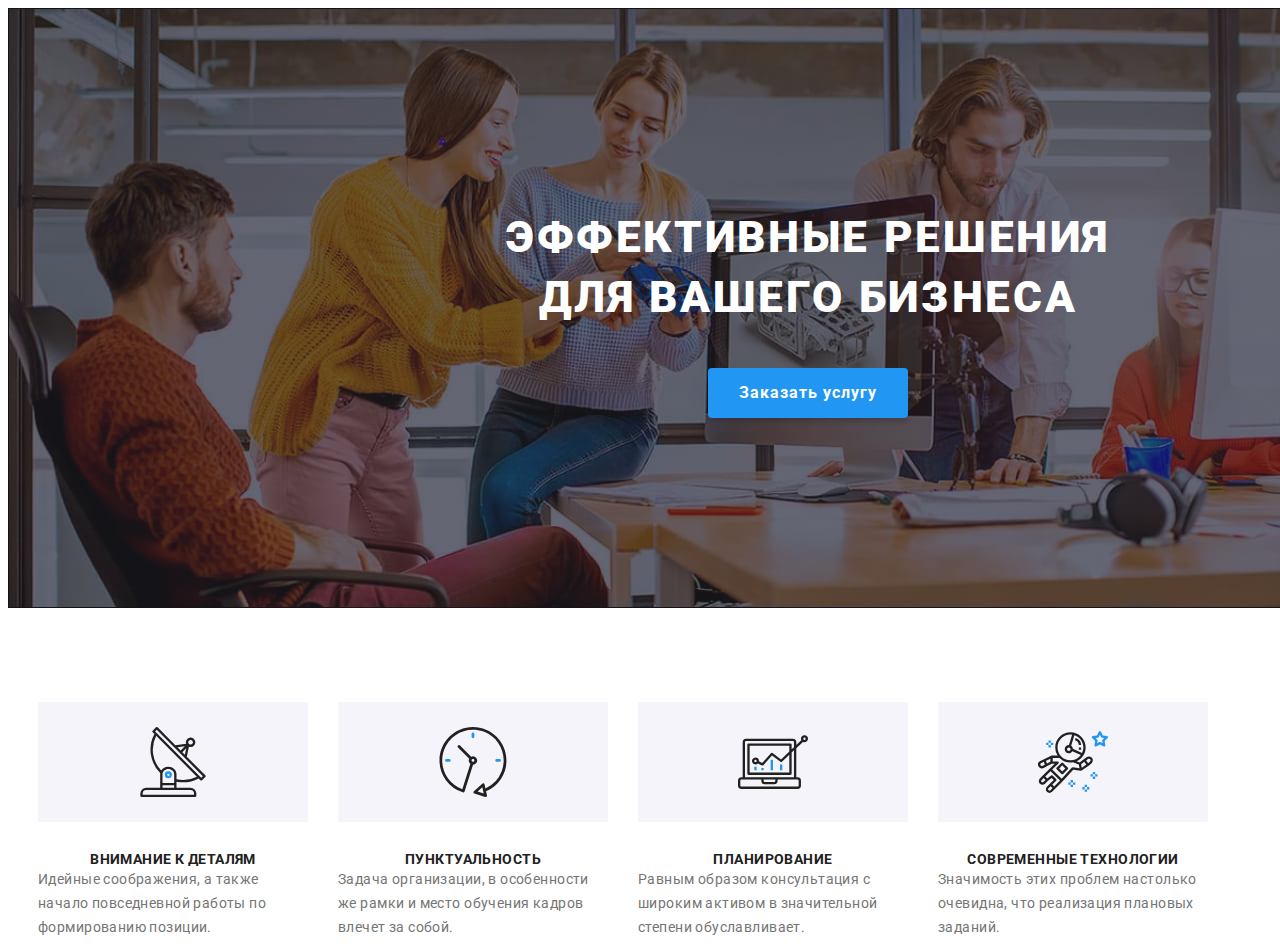
==== index.html @ 027104e5 "dz-8" ====
<!DOCTYPE html>
<html lang="en">
    <head>
        <meta charset="UTF-8">
        <meta http-equiv="X-UA-Compatible" content="IE=edge">
        <meta name="viewport" content="width=device-width, initial-scale=1.0">
        <link rel="preconnect" href="https://fonts.googleapis.com">
        <link rel="preconnect" href="https://fonts.gstatic.com" crossorigin>
        <link href="https://fonts.googleapis.com/css2?family=Raleway:wght@700&family=Roboto:wght@400;500;700;900&display=swap" rel="stylesheet">
        <link rel="stylesheet" 
            href="https://cdnjs.cloudflare.com/ajax/libs/modern-normalize/1.1.0/modern-normalize.min.css" 
            integrity="sha512-wpPYUAdjBVSE4KJnH1VR1HeZfpl1ub8YT/NKx4PuQ5NmX2tKuGu6U/JRp5y+Y8XG2tV+wKQpNHVUX03MfMFn9Q==" 
            crossorigin="anonymous" 
            referrerpolicy="no-referrer" />
        <link rel="stylesheet" href="./css/main.min.css">
        <title>webstudio</title>
    </head>
    <body>
        <!-- <header class="header">
            <div class="container">
                <a href="./index.html" class="logo item">
                    <span class="logo__blue">Web</span>
                    <span class="logo__black">Studio</span>
                </a>
                <nav>
                    <ul class="navigation list">
                        <li><a href="./index.html" class="navigation__link item emphasize">Студия</a></li>
                        <li><a href="./portfolio.html" class="navigation__link item">Портфолио</a></li>
                        <li><a href="" class="navigation__link item">Контакты</a></li>
                    </ul>
                </nav>
                <div class="contact">
                    <a href="mailto:info@devstudio.com" class="contact__mail item">
                        <svg class="contact__mail-svg">
                            <use href="./img/symbol-defs.svg#icon-envelope" wigth="16" height="12"></use>
                        </svg> info@devstudio.com
                    </a>
                    <a href="tel:+380961111111" class="contact__tel item">
                        <svg class="contact__tel-svg" wigth="10" height="16">
                            <use href="./img/symbol-defs.svg#icon-smartphone"></use>
                        </svg>+38 096 111 11 11
                    </a>
                </div>
            </div>
        </header> -->
        <main>
            <section class="hero">
                <div class="container">
                    <div class="hero__box">
                        <h1 class="hero__title">Эффективные решения для вашего бизнеса</h1>
                        <button type="button" class="hero__btn border" data-modal-open>Заказать услугу</button> 
                    </div>  
                </div>
            </section>
            <section class="benefits">
                <div class="container">
                    <h2 class="visually-hidden">Quality</h2>
                    <ul class="privilege list">
                        <li class="privilege__list">
                            <div class="privilege__svg">
                                <svg class="privilege__icon">
                                    <use href="./img/benefits-defs.svg#icon-antenna"></use>
                                </svg>
                            </div>
                            <h3 class="privilege__subtitle">Внимание к деталям</h3>
                            <p class="privilege__desc">Идейные соображения, а также начало повседневной работы по формированию позиции.</p>
                        </li>
                        <li class="privilege__list">
                            <div class="privilege__svg">
                                <svg class="privilege__icon">
                                    <use href="./img/benefits-defs.svg#icon-clock"></use>
                                </svg>
                            </div>
                            <h3 class="privilege__subtitle">Пунктуальность</h3>
                            <p class="privilege__desc">Задача организации, в особенности же рамки и место обучения кадров влечет за собой.</p>
                        </li>
                        <li class="privilege__list">
                            <div class="privilege__svg">
                                <svg class="privilege__icon">
                                    <use href="./img/benefits-defs.svg#icon-diagram"></use>
                                </svg>
                            </div>
                            <h3 class="privilege__subtitle">Планирование</h3>
                            <p class="privilege__desc">Равным образом консультация с широким активом в значительной степени обуславливает.</p>
                        </li>
                        <li class="privilege__list">
                            <div class="privilege__svg">
                                <svg class="privilege__icon">
                                    <use href="./img/benefits-defs.svg#icon-astronaut"></use>
                                </svg>
                            </div>
                            <h3 class="privilege__subtitle">Современные технологии</h3>
                            <p class="privilege__desc">Значимость этих проблем настолько очевидна, что реализация плановых заданий.</p>
                        </li>
                    </ul>
                </div>
            </section>
            <!-- <section class="our-work">
                <div class="container">
                    <h2 class="work__title">Чем мы занимаемся</h2>
                    <ul class="work list">
                        <li> 
                            <div class="work__slap">
                                <img src="./img/work-1.jpg" lang="en" alt="work" width="370" height="294"> 
                                <p class="work__text">Десктопні додатки</p>
                            </div>
                        </li>
                        <li> 
                            <div class="work__slap">
                                <img src="./img/work-2.jpg" lang="en" alt="work" width="370" height="294"> 
                                <p class="work__text">Мобільні додатки</p>
                            </div>
                        </li>
                        <li> 
                            <div class="work__slap">
                                <img src="./img/work-3.jpg" lang="en" alt="work" width="370" height="294"> 
                                <p class="work__text">Дизайнерські рішення</p>
                            </div>
                        </li>
                    </ul>
                </div>
            </section> -->
            <!-- <section class="section-d">
                <div class="container">
                    <h2 class="section-d-heading">Наша команда</h2>
                    <ul class="section-d-text list">
                        <li class="section-d-li"><img src="./img/igor.jpg" lang="en" alt="igor" width="270" height="260">
                            <div class="section-d-seb-div">
                                <h3 class="section-d-subtitle">Игорь Демьяненко</h3>
                                <p class="section-d-desc">Product Designer</p>
                                <ul class="section-d-soc">
                                    <li class="section-d-soc-item list">
                                        <a href="" class="section-d-soc-link">
                                            <svg class="section-d-soc-icon" width="20" height="20">
                                                <use href="./img/symbol-defs.svg#icon-instagram"></use>
                                            </svg>
                                        </a>
                                    </li>
                                    <li class="section-d-soc-item list">
                                        <a href="" class="section-d-soc-link">
                                            <svg class="section-d-soc-icon" width="20" height="20">
                                                <use href="./img/symbol-defs.svg#icon-twitter"></use>
                                            </svg>
                                        </a>
                                    </li>
                                    <li class="section-d-soc-item list">
                                        <a href="" class="section-d-soc-link">
                                            <svg class="section-d-soc-icon" width="20" height="20">
                                                <use href="./img/symbol-defs.svg#icon-facebook"></use>
                                            </svg>
                                        </a>
                                    </li>
                                    <li class="section-d-soc-item list">
                                        <a href="" class="section-d-soc-link">
                                            <svg class="section-d-soc-icon" width="20" height="20">
                                                <use href="./img/symbol-defs.svg#icon-linkedin"></use>
                                            </svg>
                                        </a>
                                    </li>
                                </ul>
                            </div>
                        </li>
                        <li class="section-d-li"><img src="./img/olga.jpg" lang="en" alt="olga" width="270" height="260">
                            <div class="section-d-seb-div">
                                <h3 class="section-d-subtitle">Ольга Репина</h3>
                                <p class="section-d-desc">Frontend Developer</p>
                                <ul class="section-d-soc">
                                    <li class="section-d-soc-item list">
                                        <a href="" class="section-d-soc-link">
                                            <svg class="section-d-soc-icon" width="20" height="20">
                                                <use href="./img/symbol-defs.svg#icon-instagram"></use>
                                            </svg>
                                        </a>
                                    </li>
                                    <li class="section-d-soc-item list">
                                        <a href="" class="section-d-soc-link">
                                            <svg class="section-d-soc-icon" width="20" height="20">
                                                <use href="./img/symbol-defs.svg#icon-twitter"></use>
                                            </svg>
                                        </a>
                                    </li>
                                    <li class="section-d-soc-item list">
                                        <a href="" class="section-d-soc-link">
                                            <svg class="section-d-soc-icon" width="20" height="20">
                                                <use href="./img/symbol-defs.svg#icon-facebook"></use>
                                            </svg>
                                        </a>
                                    </li>
                                    <li class="section-d-soc-item list">
                                        <a href="" class="section-d-soc-link">
                                            <svg class="section-d-soc-icon" width="20" height="20">
                                                <use href="./img/symbol-defs.svg#icon-linkedin"></use>
                                            </svg>
                                        </a>
                                    </li>
                                </ul>
                            </div>
                        </li>
                        <li class="section-d-li"><img src="./img/nikolay.jpg" lang="en" alt="nikolay" width="270" height="260">
                            <div class="section-d-seb-div">
                                <h3 class="section-d-subtitle">Николай Тарасов</h3>
                                <p class="section-d-desc">Marketing</p>
                                <ul class="section-d-soc">
                                    <li class="section-d-soc-item list">
                                        <a href="" class="section-d-soc-link">
                                            <svg class="section-d-soc-icon" width="20" height="20">
                                                <use href="./img/symbol-defs.svg#icon-instagram"></use>
                                            </svg>
                                        </a>
                                    </li>
                                    <li class="section-d-soc-item list">
                                        <a href="" class="section-d-soc-link">
                                            <svg class="section-d-soc-icon" width="20" height="20">
                                                <use href="./img/symbol-defs.svg#icon-twitter"></use>
                                            </svg>
                                        </a>
                                    </li>
                                    <li class="section-d-soc-item list">
                                        <a href="" class="section-d-soc-link">
                                            <svg class="section-d-soc-icon" width="20" height="20">
                                                <use href="./img/symbol-defs.svg#icon-facebook"></use>
                                            </svg>
                                        </a>
                                    </li>
                                    <li class="section-d-soc-item list">
                                        <a href="" class="section-d-soc-link">
                                            <svg class="section-d-soc-icon" width="20" height="20">
                                                <use href="./img/symbol-defs.svg#icon-linkedin"></use>
                                            </svg>
                                        </a>
                                    </li>
                                </ul>
                            </div>
                        </li>
                        <li class="section-d-li"><img src="./img/mikhail.jpg" lang="en" alt="mikhail" width="270" height="260">
                            <div class="section-d-seb-div">
                                <h3 class="section-d-subtitle">Михаил Ермаков</h3>
                                <p class="section-d-desc">UI Designer</p>
                                <ul class="section-d-soc">
                                    <li class="section-d-soc-item list">
                                        <a href="" class="section-d-soc-link">
                                            <svg class="section-d-soc-icon" width="20" height="20">
                                                <use href="./img/symbol-defs.svg#icon-instagram"></use>
                                            </svg>
                                        </a>
                                    </li>
                                    <li class="section-d-soc-item list">
                                        <a href="" class="section-d-soc-link">
                                            <svg class="section-d-soc-icon" width="20" height="20">
                                                <use href="./img/symbol-defs.svg#icon-twitter"></use>
                                            </svg>
                                        </a>
                                    </li>
                                    <li class="section-d-soc-item list">
                                        <a href="" class="section-d-soc-link">
                                            <svg class="section-d-soc-icon" width="20" height="20">
                                                <use href="./img/symbol-defs.svg#icon-facebook"></use>
                                            </svg>
                                        </a>
                                    </li>
                                    <li class="section-d-soc-item list">
                                        <a href="" class="section-d-soc-link">
                                            <svg class="section-d-soc-icon" width="20" height="20">
                                                <use href="./img/symbol-defs.svg#icon-linkedin"></use>
                                            </svg>
                                        </a>
                                    </li>
                                </ul>
                            </div>
                        </li>
                    </ul>
                </div>
            </section> -->
            <!-- <section class="clients">
                <div class="container">
                    <h2 class="clients-head">Постійні клієнти</h2>
                    <ul class="clients-soc">
                        <li class="clients-soc-item list">
                            <a href="" class="clients-soc-link">
                                <svg class="clients-soc-icon" width="106" height="60">
                                    <use href="./img/clients-defs.svg#yaco"></use>
                                </svg>
                            </a>
                        </li>
                        <li class="clients-soc-item list">
                            <a href="" class="clients-soc-link">
                                <svg class="clients-soc-icon" width="106" height="60">
                                    <use href="./img/clients-defs.svg#company-tagline"></use>
                                </svg>
                            </a>
                        </li>
                        <li class="clients-soc-item list">
                            <a href="" class="clients-soc-link">
                                <svg class="clients-soc-icon" width="106" height="60">
                                    <use href="./img/clients-defs.svg#company"></use>
                                </svg>
                            </a>
                        </li>
                        <li class="clients-soc-item list">
                            <a href="" class="clients-soc-link">
                                <svg class="clients-soc-icon" width="106" height="60">
                                    <use href="./img/clients-defs.svg#foster-peters"></use>
                                </svg>
                            </a>
                        </li>
                        <li class="clients-soc-item list">
                            <a href="" class="clients-soc-link">
                                <svg class="clients-soc-icon" width="106" height="60">
                                    <use href="./img/clients-defs.svg#brand"></use>
                                </svg>
                            </a>
                        </li>
                        <li class="clients-soc-item list">
                            <a href="" class="clients-soc-link">
                                <svg class="clients-soc-icon" width="106" height="60">
                                    <use href="./img/clients-defs.svg#company-tag-line"></use>
                                </svg>
                            </a>
                        </li>
                    </ul>
                </div>
            </section> -->
        </main>
        <!-- <footer class="footer">
            <div class="container">
                <div class="footer-p">
                    <a href="./index.html" class="logo item">
                        <span class="logo__blue">Web</span>
                        <span class="logo__white">Studio</span>
                    </a>
                    <address class="footer-address">
                        <a href="https://goo.gl/maps/YqqTpUevkr622uBYA" target="_blank" rel="noopener nofollow noreferrer" class="footer-link item">г. Киев, пр-т Леси Украинки, 26</a>
                        <ul class="footer-text list item">
                            <li class="a-mail-a"><a href="mailto:info@example.com" class="mail item">info@example.com</a></li>
                            <li class="a-tel-a"><a href="tel:+380991111111" class="tel item">+38 099 111 11 11</a></li>
                        </ul>
                    </address>
                </div>
                <div class="footer-soc">
                    <h3 class="footer-soc-head">приєднуйтесь</h3>
                    <ul class="soc-footer">
                        <li class="footer-soc-item list">
                            <a href="" class="footer-soc-link">
                                <svg class="footer-soc-icon" width="20" height="20">
                                    <use href="./img/symbol-defs.svg#icon-instagram"></use>
                                </svg>
                            </a>
                        </li>
                        <li class="footer-soc-item list">
                            <a href="" class="footer-soc-link">
                                <svg class="footer-soc-icon" width="20" height="20">
                                    <use href="./img/symbol-defs.svg#icon-twitter"></use>
                                </svg>
                            </a>
                        </li>
                        <li class="footer-soc-item list">
                            <a href="" class="footer-soc-link">
                                <svg class="footer-soc-icon" width="20" height="20">
                                    <use href="./img/symbol-defs.svg#icon-facebook"></use>
                                </svg>
                            </a>
                        </li>
                        <li class="footer-soc-item list">
                            <a href="" class="footer-soc-link">
                                <svg class="footer-soc-icon" width="20" height="20">
                                    <use href="./img/symbol-defs.svg#icon-linkedin"></use>
                                </svg>
                            </a>
                        </li>
                    </ul>
                </div> 
                <div class="mailing">
                    <h2 class="footer-mailing">Підпишіться на розсилку</h2>
                    <div class="mailing-btn-input">
                        <input type="text"
                            class="mailing-input"
                            placeholder="E-mail">
                        <button type="button" class="mailing-btn border ">Підписатися
                            <svg class="button-svg" width="24" height="24">
                                <use href="./img/symbol-defs.svg#icon-icon-send"></use>
                            </svg>
                        </button>
                    </div>
                </div>
            </div>
        </footer> -->
        <div class="backdrop is-hidden" data-modal>
            <div class="modal">
                <div class="modal-close">
                    <button type="button" class="close border" data-modal-close>
                        <svg class="modal-svg" width="30" height="30">
                            <use href="./img/symbol-defs.svg#icon-close"></use>
                        </svg>
                    </button>
                </div>
                <h2 class="modal-title">Залиште свої дані, ми вам передзвонимо</h2>
                <form class="modal-form">
                    <section class="modal-section">
                        <ul class="window">
                            <li class="window__list list">
                                <label for="" class="window__label">Ім'я</label>
                                <div class="window__input-svg">
                                    <input type="text" class="window__input" name="name">
                                    <svg class="window__svg" width="18" height="18">
                                        <use href="./img/symbol-defs.svg#icon-person-black"></use>
                                    </svg>
                                </div>
                            </li>
                            <li class="window__list list">
                                <label for="" class="window__label">Телефон</label>
                                <div class="window__input-svg">
                                    <input type="tel" class="window__input" name="phone" maxlength="13" required>
                                    <svg class="window__svg" width="18" height="18">
                                        <use href="./img/symbol-defs.svg#icon-phone-black"></use>
                                    </svg>
                                </div>
                            </li>
                            <li class="window__list list">
                                <label for="" class="window__label">Пошта</label>
                                <div class="window__input-svg">
                                    <input type="email" class="window__input" name="email">
                                    <svg class="window__svg" width="18" height="18">
                                        <use href="./img/symbol-defs.svg#icon-email-black"></use>
                                    </svg>
                                </div>
                            </li>
                        </ul>
                        <label for="modal-area-com" class="modal-label-area">Коментар</label>
                        <textarea name="commentar" id="modal-area-com" class="modal-area-com" placeholder="Введіть текст"></textarea>
                        <div class="check-box">
                            <input type="checkbox" name="user-treaty" value="true" class="input-check visually-hidden" id="user-treaty">
                            <label for="user-treaty" class="label-check">
                                <span>
                                    <svg class="check-svg" width="16" height="15">
                                        <use href="./img/symbol-defs.svg#icon-check"></use>
                                    </svg>
                                </span> Погоджуюся з розсилкою та приймаю<a class="contract-term"> Умови договору</a>
                            </label>
                        </div>
                        <button type="submit" class="modal-btn border">Відправити</button>
                    </section>
                </form>
            </div>
        </div>
        <script src="./js/modal.js"></script>
    </body>
</html>
---- css/main.min.css ----
:root{--main-color-text: #757575;--typical-lh: 1.19;--main-nav-lh: 1.14;--typical-link-lh: 1.71;--icon-color-svg: #2196F3}.visually-hidden{position:absolute;white-space:nowrap;width:1px;height:1px;overflow:hidden;border:0;padding:0;clip:rect(0 0 0 0);-webkit-clip-path:inset(50%);clip-path:inset(50%);margin:-1px}.list{list-style:none}.item{text-decoration:none}.border{border:none}body{font-family:"Roboto",sans-serif;color:#212121}p,h1,h2,h3,h4,h5,h6{margin:0}button{cursor:pointer}ul{margin:0;padding:0}*{-webkit-box-sizing:border-box;box-sizing:border-box}img{display:block}.container{width:100%;padding:0 15px;margin:0 auto}@media screen and (min-width: 480px){.container{width:480px}}@media screen and (min-width: 768px){.container{width:768px}}@media screen and (min-width: 1200px){.container{width:1200px}}.backdrop{position:fixed;top:0;width:100%;height:100%;background-color:rgba(0,0,0,.2);-webkit-transition:opacity 1250ms cubic-bezier(0.4, 0, 0.2, 1),visibility 1250ms cubic-bezier(0.4, 0, 0.2, 1);transition:opacity 1250ms cubic-bezier(0.4, 0, 0.2, 1),visibility 1250ms cubic-bezier(0.4, 0, 0.2, 1)}.backdrop.is-hidden .modal{-webkit-transform:translate(-50%, -50%) scale(0) rotate(-120deg);transform:translate(-50%, -50%) scale(0) rotate(-120deg)}.modal{position:absolute;width:528px;min-height:581px;left:50%;top:50%;-webkit-transform:translate(-50%, -50%) scale(1) rotate(0);transform:translate(-50%, -50%) scale(1) rotate(0);background:#fff;-webkit-box-shadow:0px 1px 3px rgba(0,0,0,.12),0px 1px 1px rgba(0,0,0,.14),0px 2px 1px rgba(0,0,0,.2);box-shadow:0px 1px 3px rgba(0,0,0,.12),0px 1px 1px rgba(0,0,0,.14),0px 2px 1px rgba(0,0,0,.2);border-radius:4px;-webkit-transition-duration:1250ms;transition-duration:1250ms;-webkit-transition-timing-function:cubic-bezier(0.4, 0, 0.2, 1);transition-timing-function:cubic-bezier(0.4, 0, 0.2, 1)}.modal-close{position:absolute;right:10px;top:10px}.modal-close .close{display:-webkit-box;display:-ms-flexbox;display:flex;width:30px;height:30px;border:1px solid rgba(0,0,0,.1);-webkit-box-align:center;-ms-flex-align:center;align-items:center;-webkit-box-pack:center;-ms-flex-pack:center;justify-content:center;border-radius:50%;background-color:#fff;cursor:pointer}.modal-svg{fill:#000}.modal-svg:hover{fill:var(--icon-color-svg)}.is-hidden{opacity:0;visibility:hidden;pointer-events:none}.no-scroll{overflow:hidden}.modal-title{font-style:normal;font-weight:700;font-size:20px;line-height:1.1;text-align:center;letter-spacing:.03em;color:#212121;padding:40px 39px 12px 41px}.modal-section{padding:0 40px}.window__label{font-style:normal;font-weight:400;font-size:12px;line-height:1.1;letter-spacing:.01em;color:#757575;display:block;margin-bottom:4px;margin-top:10px}.window__input-svg{position:relative;width:448px;height:40px;color:#2196f3}.window__input{width:100%;height:40px;border:1px solid rgba(33,33,33,.2);border-radius:4px;margin-bottom:10px;padding-left:42px}.window__svg{position:absolute;left:12px;top:50%;-webkit-transform:translateY(-50%);transform:translateY(-50%)}.modal-label-area{font-style:normal;font-weight:400;font-size:12px;line-height:1.1;letter-spacing:.01em;color:#757575;display:block;margin-bottom:4px;margin-top:10px}.window__input:focus+.window__svg{fill:currentColor}.window__input:focus{border:1px solid #2196f3}.modal-area-com{height:120px;width:100%;border:1px solid rgba(33,33,33,.2);border-radius:4px;resize:none;padding:12px 16px}.modal-area-com:focus{border:1px solid #2196f3}.modal-area-com::-webkit-input-placeholder{font-style:normal;font-weight:400;font-size:12px;line-height:1.1;letter-spacing:.01em;color:rgba(117,117,117,.5)}.modal-area-com::-moz-placeholder{font-style:normal;font-weight:400;font-size:12px;line-height:1.1;letter-spacing:.01em;color:rgba(117,117,117,.5)}.modal-area-com:-ms-input-placeholder{font-style:normal;font-weight:400;font-size:12px;line-height:1.1;letter-spacing:.01em;color:rgba(117,117,117,.5)}.modal-area-com::-ms-input-placeholder{font-style:normal;font-weight:400;font-size:12px;line-height:1.1;letter-spacing:.01em;color:rgba(117,117,117,.5)}.modal-area-com::placeholder{font-style:normal;font-weight:400;font-size:12px;line-height:1.1;letter-spacing:.01em;color:rgba(117,117,117,.5)}.check-box{margin-top:20px}.check-box .label-check{font-weight:400;font-size:14px;line-height:1.7;letter-spacing:.03em;color:#757575;display:-webkit-box;display:-ms-flexbox;display:flex;-webkit-box-align:center;-ms-flex-align:center;align-items:center;-webkit-box-pack:center;-ms-flex-pack:center;justify-content:center}.label-check span{width:16px;height:15px;border:1px solid #212121;border-radius:2.5px;margin-right:7px;display:-webkit-box;display:-ms-flexbox;display:flex;-webkit-box-align:center;-ms-flex-align:center;align-items:center;-webkit-box-pack:center;-ms-flex-pack:center;justify-content:center;-webkit-transition-duration:background-color 250ms;transition-duration:background-color 250ms;-webkit-transition-timing-function:cubic-bezier(0.4, 0, 0.2, 1);transition-timing-function:cubic-bezier(0.4, 0, 0.2, 1)}.check-svg{fill:#fff}.contract-term{font-style:normal;font-weight:400;font-size:14px;line-height:1.7;letter-spacing:.03em;-webkit-text-decoration-line:underline;text-decoration-line:underline;color:var(--icon-color-svg);margin-left:4px}.input-check:checked+.label-check span{background-color:var(--icon-color-svg);border-color:var(--icon-color-svg)}.input-check:focus+.label-check span{border-color:var(--icon-color-svg)}.modal-btn{font-family:"Roboto";font-style:normal;font-weight:700;font-size:16px;line-height:1.8;width:200px;height:50px;display:-webkit-box;display:-ms-flexbox;display:flex;-webkit-box-align:center;-ms-flex-align:center;align-items:center;-webkit-box-pack:center;-ms-flex-pack:center;justify-content:center;text-align:center;letter-spacing:.06em;color:#fff;background-color:var(--icon-color-svg);-webkit-box-shadow:0px 4px 4px rgba(0,0,0,.15);box-shadow:0px 4px 4px rgba(0,0,0,.15);border-radius:4px;margin:0 auto;margin-top:30px;cursor:pointer}.header .container{display:-webkit-box;display:-ms-flexbox;display:flex;padding-top:24px;padding-bottom:24px;-webkit-box-align:center;-ms-flex-align:center;align-items:center}.header{border-bottom:1px solid #ececec}.logo{margin-right:93px;display:-webkit-box;display:-ms-flexbox;display:flex}.logo__blue{font-family:"Raleway";font-weight:700;font-size:26px;line-height:var(--typical-lh);letter-spacing:.03em;color:#2196f3}.logo__black{font-family:"Raleway";font-weight:700;font-size:26px;line-height:var(--typical-lh);letter-spacing:.03em;color:#000}.navigation{display:-webkit-box;display:-ms-flexbox;display:flex;-webkit-column-gap:50px;-moz-column-gap:50px;column-gap:50px}.navigation__link{font-style:normal;font-weight:500;font-size:14px;line-height:var(--main-nav-lh);letter-spacing:.02em;color:#212121;position:relative;-webkit-transition-duration:250ms;transition-duration:250ms;-webkit-transition-timing-function:cubic-bezier(0.4, 0, 0.2, 1);transition-timing-function:cubic-bezier(0.4, 0, 0.2, 1)}.contact{margin-left:auto}.contact__mail{font-family:"Roboto";font-weight:500;font-size:14px;line-height:1.14;letter-spacing:.02em;color:#757575;-webkit-transition-duration:250ms;transition-duration:250ms;-webkit-transition-timing-function:cubic-bezier(0.4, 0, 0.2, 1);transition-timing-function:cubic-bezier(0.4, 0, 0.2, 1)}.contact__mail-svg{max-width:16px;max-height:12px;margin-right:10px;fill:currentColor;-webkit-transition-duration:250ms;transition-duration:250ms;-webkit-transition-timing-function:cubic-bezier(0.4, 0, 0.2, 1);transition-timing-function:cubic-bezier(0.4, 0, 0.2, 1)}.contact__mail-svg:hover,.contact__mail-svg:focus{fill:currentColor}.contact__tel{font-family:"Roboto";font-weight:500;font-size:14px;line-height:1.14;letter-spacing:.02em;color:#757575;margin-left:50px;-webkit-transition-duration:250ms;transition-duration:250ms;-webkit-transition-timing-function:cubic-bezier(0.4, 0, 0.2, 1);transition-timing-function:cubic-bezier(0.4, 0, 0.2, 1)}.contact__tel-svg{max-width:10px;max-height:16px;margin-right:10px;fill:currentColor;-webkit-transition-duration:250ms;transition-duration:250ms;-webkit-transition-timing-function:cubic-bezier(0.4, 0, 0.2, 1);transition-timing-function:cubic-bezier(0.4, 0, 0.2, 1)}.contact__tel-svg:hover,.contact__tel-svg:focus{fill:currentColor}.emphasize{color:#2196f3}.navigation__link.emphasize::after{content:"";display:block;width:100%;height:4px;background-color:#2196f3;border-radius:2px;position:absolute;bottom:-33px;left:0}.contact__mail:hover,.contact__tel:hover,.navigation__link:hover{color:#2196f3}.contact__mail:focus,.contact__tel:focus,.navigation__link:focus{color:#2196f3}.hero{background-image:-webkit-gradient(linear, left top, left bottom, from(rgba(47, 48, 58, 0.4)), to(rgba(47, 48, 58, 0.4))),url(../img/mob-header-x1.jpg);background-image:linear-gradient(rgba(47, 48, 58, 0.4), rgba(47, 48, 58, 0.4)),url(../img/mob-header-x1.jpg);min-width:320px;height:240px;background-size:cover;background-position:center;background-repeat:no-repeat;margin:0 auto}@media screen and (min-width: 480px){.hero{background-image:-webkit-gradient(linear, left top, left bottom, from(rgba(47, 48, 58, 0.4)), to(rgba(47, 48, 58, 0.4))),url(../img/mob-header-x1.jpg);background-image:linear-gradient(rgba(47, 48, 58, 0.4), rgba(47, 48, 58, 0.4)),url(../img/mob-header-x1.jpg);min-width:480px;min-height:400px;background-size:cover;background-position:center;background-repeat:no-repeat;margin:0 auto}}@media screen and (min-width: 768px){.hero{background-image:-webkit-gradient(linear, left top, left bottom, from(rgba(47, 48, 58, 0.4)), to(rgba(47, 48, 58, 0.4))),url(../img/table-header-x1.jpg);background-image:linear-gradient(rgba(47, 48, 58, 0.4), rgba(47, 48, 58, 0.4)),url(../img/table-header-x1.jpg);min-width:768px;min-height:400px;background-size:cover;background-position:center;background-repeat:no-repeat;margin:0 auto}}@media screen and (min-width: 1200px){.hero{background-image:-webkit-gradient(linear, left top, left bottom, from(rgba(47, 48, 58, 0.4)), to(rgba(47, 48, 58, 0.4))),url(../img/fon.jpg);background-image:linear-gradient(rgba(47, 48, 58, 0.4), rgba(47, 48, 58, 0.4)),url(../img/fon.jpg);width:1600px;height:600px;background-size:cover;background-position:center;background-repeat:no-repeat;margin:0 auto}}.hero .container{padding:50px 60px 198px}@media screen and (min-width: 480px){.hero .container{padding:118px 60px 198px}}@media screen and (min-width: 768px){.hero .container{padding:118px 204px 198px}}@media screen and (min-width: 1200px){.hero .container{padding:200px 0 200px}}.hero__box{margin:0 auto}.hero__title{font-weight:900;font-size:16px;line-height:1.7;letter-spacing:.06em;text-transform:uppercase;color:#fff;text-align:center;max-width:650px;height:120px;margin:0 auto}@media screen and (min-width: 480px){.hero__title{font-weight:900;font-size:26px;line-height:1.7;text-align:center;letter-spacing:.06em;text-transform:uppercase;color:#fff}}@media screen and (min-width: 1200px){.hero__title{font-weight:900;font-size:44px;line-height:1.36;text-align:center;letter-spacing:.06em;text-transform:uppercase;color:#fff}}.hero__btn{font-family:"Roboto";font-weight:700;font-size:14px;line-height:1.7;letter-spacing:.06em;color:#fff;background-color:var(--icon-color-svg);min-width:185px;min-height:40px;display:block;margin:0 auto;-webkit-box-shadow:0px 4px 4px rgba(0,0,0,.15);box-shadow:0px 4px 4px rgba(0,0,0,.15);border-radius:4px}@media screen and (min-width: 480px){.hero__btn{font-family:"Roboto";font-style:normal;font-weight:700;font-size:16px;line-height:1.87;display:-webkit-box;display:-ms-flexbox;display:flex;-webkit-box-align:center;-ms-flex-align:center;align-items:center;text-align:center;letter-spacing:.06em;color:#fff;width:200px;height:50px;display:block;margin:0 auto;-webkit-box-shadow:0px 4px 4px rgba(0,0,0,.15);box-shadow:0px 4px 4px rgba(0,0,0,.15);border-radius:4px}}@media screen and (min-width: 1200px){.hero__btn{margin-top:40px}}.benefits .container{min-width:320px}@media screen and (min-width: 480px){.benefits .container{min-width:480px}}@media screen and (min-width: 768px){.benefits .container{min-width:768px}}@media screen and (min-width: 1200px){.benefits .container{min-width:1200px}}.benefits{padding-top:94px;max-width:479px}@media screen and (min-width: 480px){.benefits{width:480px}}@media screen and (min-width: 768px){.benefits{width:768px}}@media screen and (min-width: 1200px){.benefits{width:1200px;padding-left:15px;padding-right:15px}}@media screen and (min-width: 320px){.privilege{display:-webkit-box;display:-ms-flexbox;display:flex;gap:30px;-ms-flex-wrap:wrap;flex-wrap:wrap;-webkit-box-align:center;-ms-flex-align:center;align-items:center;-webkit-box-pack:center;-ms-flex-pack:center;justify-content:center;margin:0 auto}}@media screen and (min-width: 480px){.privilege{display:-webkit-box;display:-ms-flexbox;display:flex;gap:30px;-webkit-box-orient:vertical;-webkit-box-direction:normal;-ms-flex-direction:column;flex-direction:column;-ms-flex-line-pack:center;align-content:center;-webkit-box-align:center;-ms-flex-align:center;align-items:center;-webkit-box-pack:center;-ms-flex-pack:center;justify-content:center}}@media screen and (min-width: 768px){.privilege{display:-webkit-box;display:-ms-flexbox;display:flex;-webkit-box-orient:horizontal;-webkit-box-direction:normal;-ms-flex-direction:row;flex-direction:row}}@media screen and (min-width: 1200px){.privilege{display:-webkit-box;display:-ms-flexbox;display:flex;gap:30px;-webkit-box-pack:center;-ms-flex-pack:center;justify-content:center;-webkit-box-align:center;-ms-flex-align:center;align-items:center}}.privilege__list{width:100%;min-height:101px}@media screen and (min-width: 480px){.privilege__list{width:450px}}@media screen and (min-width: 768px){.privilege__list{width:354px}}@media screen and (min-width: 1200px){.privilege__list{width:270px}}.privilege__subtitle{font-weight:700;font-size:14px;line-height:1.14;letter-spacing:.03em;text-transform:uppercase;text-align:center;color:#212121;margin-bottom:10px;margin:0 auto}.privilege__desc{font-size:14px;line-height:1.71;letter-spacing:.03em;color:var(--main-color-text);min-width:270px}@media screen and (min-width: 1200px){.privilege__desc{width:270px}}.privilege__svg{margin-bottom:30px;display:-webkit-box;display:-ms-flexbox;display:flex;height:120px;-webkit-box-pack:center;-ms-flex-pack:center;justify-content:center;-webkit-box-align:center;-ms-flex-align:center;align-items:center;background-color:#f5f4fa}.privilege__icon{width:70px;height:70px;display:block}.our-work{padding-top:94px;padding-bottom:94px}.our-work .work__title{font-weight:700;font-size:36px;line-height:1.16;text-align:center;letter-spacing:.03em;color:#212121;margin-bottom:50px}.our-work .work{display:-webkit-box;display:-ms-flexbox;display:flex;gap:30px}.our-work .work__slap{position:relative}.our-work .work__text{position:absolute;top:76%;left:0;width:370px;height:70px;padding-top:27px;font-family:"Roboto";font-style:normal;font-weight:700;font-size:14px;line-height:16px;text-align:center;letter-spacing:.03em;text-transform:uppercase;color:#fff;background-color:rgba(47,48,58,.8)}.section-d{padding-top:94px;padding-bottom:94px;background-color:#f5f4fa}.section-d-heading{font-weight:700;font-size:36px;line-height:1.16;text-align:center;letter-spacing:.03em;color:#212121;margin-bottom:50px}.section-d-text{display:-webkit-box;display:-ms-flexbox;display:flex;gap:30px}.section-d-li{width:calc((100% - 90px)/4)}.section-d-seb-div{padding-top:30px;padding-bottom:30px;padding-left:10px;padding-right:10px;text-align:center;background-color:#fff;-webkit-box-shadow:0px 1px 3px rgba(0,0,0,.12),0px 1px 1px rgba(0,0,0,.14),0px 2px 1px rgba(0,0,0,.2);box-shadow:0px 1px 3px rgba(0,0,0,.12),0px 1px 1px rgba(0,0,0,.14),0px 2px 1px rgba(0,0,0,.2);border-radius:0px 0px 4px 4px}.section-d-subtitle{font-weight:500;font-size:16px;line-height:1.18;letter-spacing:.03em;color:#212121;margin-bottom:10px}.section-d-desc{font-size:16px;line-height:1.18;letter-spacing:.03em;color:var(--main-color-text);margin-bottom:16px}.section-d-soc{display:-webkit-box;display:-ms-flexbox;display:flex;-webkit-box-pack:center;-ms-flex-pack:center;justify-content:center;gap:10px}.section-d-soc-link{width:44px;height:44px;border-radius:50%;display:-webkit-box;display:-ms-flexbox;display:flex;-webkit-box-align:center;-ms-flex-align:center;align-items:center;-webkit-box-pack:center;-ms-flex-pack:center;justify-content:center;-webkit-transition-duration:250ms;transition-duration:250ms;-webkit-transition-timing-function:cubic-bezier(0.4, 0, 0.2, 1);transition-timing-function:cubic-bezier(0.4, 0, 0.2, 1)}.section-d-soc-link:hover,.section-d-soc-link:focus{background-color:var(--icon-color-svg)}.section-d-soc-link:hover .section-d-soc-icon,.section-d-soc-link:focus .section-d-soc-icon{fill:#fff}.section-d-soc-icon{fill:#afb1b8;-webkit-transition-duration:250ms;transition-duration:250ms;-webkit-transition-timing-function:cubic-bezier(0.4, 0, 0.2, 1);transition-timing-function:cubic-bezier(0.4, 0, 0.2, 1)}.clients{padding-top:94px;padding-bottom:94px}.clients .clients-head{font-style:normal;font-weight:700;font-size:36px;line-height:42px;text-align:center;letter-spacing:.03em;color:#212121;margin-bottom:50px}.clients .clients-soc{display:-webkit-box;display:-ms-flexbox;display:flex;gap:30px;-webkit-box-pack:center;-ms-flex-pack:center;justify-content:center}.clients .clients-soc .clients-soc-item .clients-soc-link{display:-webkit-box;display:-ms-flexbox;display:flex;-webkit-box-sizing:border-box;box-sizing:border-box;border-radius:4px;border:1px solid #afb1b8;width:170px;height:92px;-webkit-box-pack:center;-ms-flex-pack:center;justify-content:center;-webkit-box-align:center;-ms-flex-align:center;align-items:center;color:#afb1b8;-webkit-transition-duration:250ms;transition-duration:250ms;-webkit-transition-timing-function:cubic-bezier(0.4, 0, 0.2, 1);transition-timing-function:cubic-bezier(0.4, 0, 0.2, 1)}.clients .clients-soc .clients-soc-item .clients-soc-link:hover,.clients .clients-soc .clients-soc-item .clients-soc-link:focus{color:var(--icon-color-svg);border:1px solid var(--icon-color-svg)}.clients .clients-soc .clients-soc-item .clients-soc-link .clients-soc-icon{fill:currentColor}.btn-title{font-family:"Roboto";font-weight:500;font-size:16px;line-height:1.62;letter-spacing:.03em;color:#212121;border-radius:4px;padding:6px 22px;-webkit-transition-duration:250ms;transition-duration:250ms;-webkit-transition-timing-function:cubic-bezier(0.4, 0, 0.2, 1);transition-timing-function:cubic-bezier(0.4, 0, 0.2, 1)}.btn-title:focus,.btn-title:hover{background:#2196f3;color:#fff;-webkit-box-shadow:0px 3px 1px rgba(0,0,0,.1),0px 1px 2px rgba(0,0,0,.08),0px 2px 2px rgba(0,0,0,.12);box-shadow:0px 3px 1px rgba(0,0,0,.1),0px 1px 2px rgba(0,0,0,.08),0px 2px 2px rgba(0,0,0,.12)}.section-img{padding-top:94px;padding-bottom:94px}.section-img .section-nav-text{display:-webkit-box;display:-ms-flexbox;display:flex;gap:8px;margin-bottom:50px;-webkit-box-pack:center;-ms-flex-pack:center;justify-content:center}.section-img .section-img-text{display:-webkit-box;display:-ms-flexbox;display:flex;-ms-flex-wrap:wrap;flex-wrap:wrap;gap:27px}.section-img .section-img-text .portfolio-hover{border:1px solid #eee;-webkit-transition-duration:250ms;transition-duration:250ms;-webkit-transition-timing-function:cubic-bezier(0.4, 0, 0.2, 1);transition-timing-function:cubic-bezier(0.4, 0, 0.2, 1)}.section-img .section-img-text .portfolio-hover:hover{border:1px solid #eee;-webkit-box-shadow:0px 1px 1px rgba(0,0,0,.12),0px 4px 4px rgba(0,0,0,.06),1px 4px 6px rgba(0,0,0,.16);box-shadow:0px 1px 1px rgba(0,0,0,.12),0px 4px 4px rgba(0,0,0,.06),1px 4px 6px rgba(0,0,0,.16)}.section-img .section-img-text .portfolio-hover:hover .hover-slap{-webkit-transform:translateY(0%);transform:translateY(0%)}.portfolio-slap{position:relative;overflow:hidden}.portfolio-slap .hover-slap{position:absolute;top:0;left:0;font-family:"Roboto";font-style:normal;font-size:18px;line-height:28px;letter-spacing:.03em;color:#fff;background-color:rgba(33,150,243,.9);padding:63px 24px;height:100%;-webkit-transform:translateY(100%);transform:translateY(100%);-webkit-transition-duration:250ms;transition-duration:250ms;-webkit-transition-timing-function:cubic-bezier(0.4, 0, 0.2, 1);transition-timing-function:cubic-bezier(0.4, 0, 0.2, 1);overflow:auto}.section-text-block{padding:20px 24px;border:1px solid #eee}.section-text-block .icon-box{font-weight:700;font-size:18px;line-height:2;letter-spacing:.06em;color:#212121;margin-bottom:4px}.section-text-block .box-p{font-size:16px;line-height:1.87;letter-spacing:.03em;color:var(--main-color-text)}.footer .container{display:-webkit-box;display:-ms-flexbox;display:flex}.footer{background:#2f303a;padding-top:60px;padding-bottom:60px}.footer .footer-p{display:block;min-width:231px}.logo__blue{font-family:"Raleway";font-weight:700;font-size:26px;line-height:var(--typical-lh);letter-spacing:.03em;color:#2196f3}.logo__white{font-family:"Raleway";font-weight:700;font-size:26px;line-height:var(--typical-lh);letter-spacing:.03em;color:#fff}.footer-address{margin-top:20px}.footer-address .footer-link{font-style:normal;font-size:14px;line-height:var(--typical-link-lh);letter-spacing:.03em;color:#fff}.footer-text{margin-top:9px}.footer-text .a-mail-a{margin-bottom:9px}.mail{font-family:"Roboto";font-weight:400;font-style:normal;font-size:14px;line-height:1.71;letter-spacing:.03em;color:rgba(255,255,255,.6)}.tel{font-family:"Roboto";font-weight:400;font-style:normal;font-size:14px;line-height:1.71;letter-spacing:.03em;color:rgba(255,255,255,.6)}.footer-soc{margin-left:70px}.footer-soc .footer-soc-head{font-style:normal;font-weight:700;font-size:14px;line-height:16px;letter-spacing:.03em;text-transform:uppercase;color:#fff;margin-top:10px;margin-bottom:20px}.footer-soc .soc-footer{display:-webkit-box;display:-ms-flexbox;display:flex;-webkit-box-pack:center;-ms-flex-pack:center;justify-content:center;gap:10px}.footer-soc .soc-footer .footer-soc-item .footer-soc-link{width:44px;height:44px;border-radius:50%;background-color:rgba(255,255,255,.1);display:-webkit-box;display:-ms-flexbox;display:flex;gap:10px;-webkit-box-align:center;-ms-flex-align:center;align-items:center;-webkit-box-pack:center;-ms-flex-pack:center;justify-content:center;-webkit-transition-duration:250ms;transition-duration:250ms;-webkit-transition-timing-function:cubic-bezier(0.4, 0, 0.2, 1);transition-timing-function:cubic-bezier(0.4, 0, 0.2, 1)}.footer-soc .soc-footer .footer-soc-item .footer-soc-link:hover,.footer-soc .soc-footer .footer-soc-item .footer-soc-link:focus{background-color:var(--icon-color-svg)}.footer-soc .soc-footer .footer-soc-item .footer-soc-link .footer-soc-icon{fill:#fff}.mailing{margin-left:93px}.mailing .footer-mailing{font-weight:700;font-size:14px;line-height:1.14;letter-spacing:.03em;text-transform:uppercase;color:#fff;margin-top:12px;margin-bottom:20px}.mailing .mailing-btn-input{display:-webkit-box;display:-ms-flexbox;display:flex;gap:12px;-webkit-box-pack:center;-ms-flex-pack:center;justify-content:center;-webkit-box-align:baseline;-ms-flex-align:baseline;align-items:baseline}.mailing .mailing-btn-input .mailing-input{width:358px;height:50px;border:1px solid rgba(255,255,255,.3);-webkit-filter:drop-shadow(0px 4px 4px rgba(0, 0, 0, 0.15));filter:drop-shadow(0px 4px 4px rgba(0, 0, 0, 0.15));border-radius:4px;font-family:"Roboto";font-style:normal;font-size:16px;line-height:20px;background-color:#2f303a;color:#fff;padding-left:16px}.mailing .mailing-btn-input .mailing-input::-webkit-input-placeholder{font-family:"Roboto";font-style:normal;font-weight:400;font-size:16px;line-height:20px;display:-webkit-box;display:flex;-webkit-box-align:center;align-items:center;letter-spacing:.03em;color:rgba(255,255,255,.6)}.mailing .mailing-btn-input .mailing-input::-moz-placeholder{font-family:"Roboto";font-style:normal;font-weight:400;font-size:16px;line-height:20px;display:flex;align-items:center;letter-spacing:.03em;color:rgba(255,255,255,.6)}.mailing .mailing-btn-input .mailing-input:-ms-input-placeholder{font-family:"Roboto";font-style:normal;font-weight:400;font-size:16px;line-height:20px;display:-ms-flexbox;display:flex;-ms-flex-align:center;align-items:center;letter-spacing:.03em;color:rgba(255,255,255,.6)}.mailing .mailing-btn-input .mailing-input::-ms-input-placeholder{font-family:"Roboto";font-style:normal;font-weight:400;font-size:16px;line-height:20px;display:-ms-flexbox;display:flex;-ms-flex-align:center;align-items:center;letter-spacing:.03em;color:rgba(255,255,255,.6)}.mailing .mailing-btn-input .mailing-input::placeholder{font-family:"Roboto";font-style:normal;font-weight:400;font-size:16px;line-height:20px;display:-webkit-box;display:-ms-flexbox;display:flex;-webkit-box-align:center;-ms-flex-align:center;align-items:center;letter-spacing:.03em;color:rgba(255,255,255,.6)}.mailing-btn{font-family:"Roboto";font-style:normal;font-weight:700;font-size:16px;line-height:30px;position:relative;width:200px;height:50px;background:#2196f3;border-radius:4px;padding-top:10px;padding-bottom:10px;padding-left:28px;display:-webkit-box;display:-ms-flexbox;display:flex;-webkit-box-align:center;-ms-flex-align:center;align-items:center;text-align:center;letter-spacing:.06em;color:#fff}.mailing-btn .button-svg{position:absolute;top:13px;right:28px;fill:#fff}/*# sourceMappingURL=main.min.css.map */
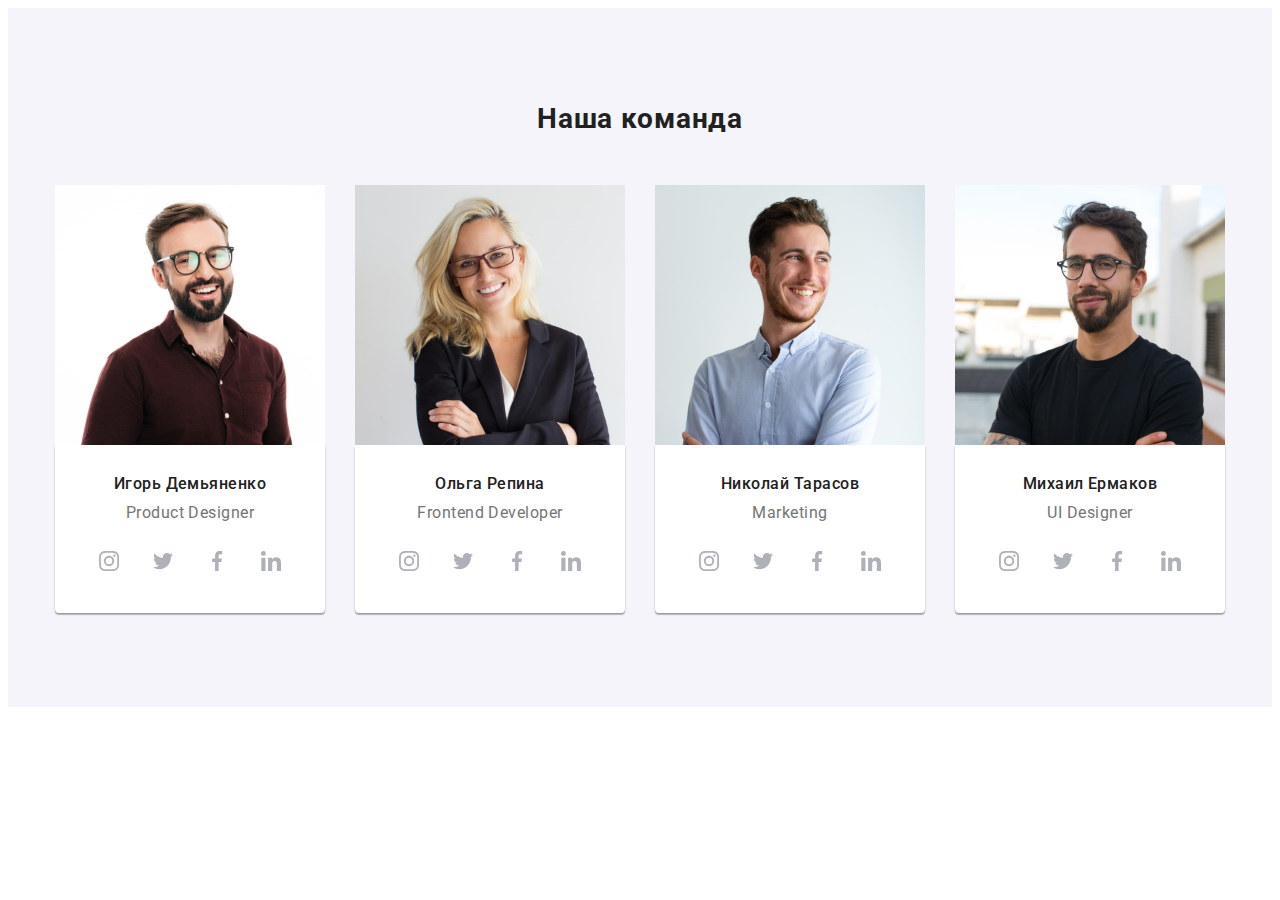
==== commit cb0c3c19: "dom-zd-8" ====
--- a/index.html
+++ b/index.html
@@ -44,7 +44,7 @@
             </div>
         </header> -->
         <main>
-            <section class="hero">
+            <!-- <section class="hero">
                 <div class="container">
                     <div class="hero__box">
                         <h1 class="hero__title">Эффективные решения для вашего бизнеса</h1>
@@ -94,7 +94,7 @@
                         </li>
                     </ul>
                 </div>
-            </section>
+            </section> -->
             <!-- <section class="our-work">
                 <div class="container">
                     <h2 class="work__title">Чем мы занимаемся</h2>
@@ -120,11 +120,26 @@
                     </ul>
                 </div>
             </section> -->
-            <!-- <section class="section-d">
+            <section class="section-d">
                 <div class="container">
                     <h2 class="section-d-heading">Наша команда</h2>
                     <ul class="section-d-text list">
-                        <li class="section-d-li"><img src="./img/igor.jpg" lang="en" alt="igor" width="270" height="260">
+                        <li class="section-d-li">
+                            <picture>
+                                <source srcset="
+                                ./img/igor.jpg 1x,
+                                ./img/desktop-igor-x2.jpg 2x"
+                                media="(min-width:1200px)">
+                                <source srcset="
+                                ./img/table-igor-x1.jpg 1x,
+                                ./img/table-igor-x2.jpg 2x"
+                                media="(min-width:768px)">
+                                <source srcset="
+                                ./img/mob-igor-x1.jpg 1x,
+                                ./img/mob-igor-x2.jpg 2x"
+                                media="(min-width:320px)">
+                                <img src="./img/mob-igor-x1.jpg" lang="en" alt="igor" width="450" height="460">
+                            </picture>
                             <div class="section-d-seb-div">
                                 <h3 class="section-d-subtitle">Игорь Демьяненко</h3>
                                 <p class="section-d-desc">Product Designer</p>
@@ -160,7 +175,22 @@
                                 </ul>
                             </div>
                         </li>
-                        <li class="section-d-li"><img src="./img/olga.jpg" lang="en" alt="olga" width="270" height="260">
+                        <li class="section-d-li">
+                            <picture>
+                                <source srcset="
+                                ./img/olga.jpg 1x,
+                                ./img/desktop-olga-x2.jpg 2x"
+                                media="(min-width:1200px)">
+                                <source srcset="
+                                ./img/table-olga-x1.jpg 1x,
+                                ./img/table-olga-x2.jpg 2x"
+                                media="(min-width:768px)">
+                                <source srcset="
+                                ./img/mob-olga-x1.jpg 1x,
+                                ./img/mob-olga-x2.jpg 2x"
+                                media="(min-width:320px)">
+                                <img src="./img/mob-olga-x1.jpg 1x" lang="en" alt="olga" width="450" height="460">
+                            </picture>
                             <div class="section-d-seb-div">
                                 <h3 class="section-d-subtitle">Ольга Репина</h3>
                                 <p class="section-d-desc">Frontend Developer</p>
@@ -196,7 +226,22 @@
                                 </ul>
                             </div>
                         </li>
-                        <li class="section-d-li"><img src="./img/nikolay.jpg" lang="en" alt="nikolay" width="270" height="260">
+                        <li class="section-d-li">
+                            <picture>
+                                <source srcset="
+                                ./img/nikolay.jpg 1x,
+                                ./img/desktop-mikola-x2.jpg 2x"
+                                media="(min-width:1200px)">
+                                <source srcset="
+                                ./img/table-nikolay-x1.jpg 1x,
+                                ./img/table-nikolay-x2.jpg 2x"
+                                media="(min-width:768px)">
+                                <source srcset="
+                                ./img/mob-mikola-x1.jpg 1x,
+                                ./img/mob-mikola-x2.jpg 2x"
+                                media="(min-width:320px)">
+                                <img src="./img/mob-mikola-x1.jpg 1x" lang="en" alt="nikolay" width="450" height="460">
+                            </picture>
                             <div class="section-d-seb-div">
                                 <h3 class="section-d-subtitle">Николай Тарасов</h3>
                                 <p class="section-d-desc">Marketing</p>
@@ -232,7 +277,22 @@
                                 </ul>
                             </div>
                         </li>
-                        <li class="section-d-li"><img src="./img/mikhail.jpg" lang="en" alt="mikhail" width="270" height="260">
+                        <li class="section-d-li">
+                            <picture>
+                                <source srcset="
+                                ./img/mikhail.jpg 1x,
+                                ./img/desktop-mikhail-x2.jpg"
+                                media="(min-width:1200px)">
+                                <source srcset="
+                                ./img/table-mikhail-x1.jpg 1x,
+                                ./img/table-mikhail-x2.jpg 2x"
+                                media="(min-width:768px)">
+                                <source srcset="
+                                ./img/mob-mikhail-x1.jpg 1x,
+                                ./img/mob-mikhail-x2.jpg 2x"
+                                media="(min-width:320px)">
+                                <img src="./img/mob-mikhail-x1.jpg 1x" lang="en" alt="mikhail" width="450" height="460">
+                            </picture>
                             <div class="section-d-seb-div">
                                 <h3 class="section-d-subtitle">Михаил Ермаков</h3>
                                 <p class="section-d-desc">UI Designer</p>
@@ -270,7 +330,7 @@
                         </li>
                     </ul>
                 </div>
-            </section> -->
+            </section>
             <!-- <section class="clients">
                 <div class="container">
                     <h2 class="clients-head">Постійні клієнти</h2>
--- a/css/main.min.css
+++ b/css/main.min.css
@@ -1 +1 @@
-:root{--main-color-text: #757575;--typical-lh: 1.19;--main-nav-lh: 1.14;--typical-link-lh: 1.71;--icon-color-svg: #2196F3}.visually-hidden{position:absolute;white-space:nowrap;width:1px;height:1px;overflow:hidden;border:0;padding:0;clip:rect(0 0 0 0);-webkit-clip-path:inset(50%);clip-path:inset(50%);margin:-1px}.list{list-style:none}.item{text-decoration:none}.border{border:none}body{font-family:"Roboto",sans-serif;color:#212121}p,h1,h2,h3,h4,h5,h6{margin:0}button{cursor:pointer}ul{margin:0;padding:0}*{-webkit-box-sizing:border-box;box-sizing:border-box}img{display:block}.container{width:100%;padding:0 15px;margin:0 auto}@media screen and (min-width: 480px){.container{width:480px}}@media screen and (min-width: 768px){.container{width:768px}}@media screen and (min-width: 1200px){.container{width:1200px}}.backdrop{position:fixed;top:0;width:100%;height:100%;background-color:rgba(0,0,0,.2);-webkit-transition:opacity 1250ms cubic-bezier(0.4, 0, 0.2, 1),visibility 1250ms cubic-bezier(0.4, 0, 0.2, 1);transition:opacity 1250ms cubic-bezier(0.4, 0, 0.2, 1),visibility 1250ms cubic-bezier(0.4, 0, 0.2, 1)}.backdrop.is-hidden .modal{-webkit-transform:translate(-50%, -50%) scale(0) rotate(-120deg);transform:translate(-50%, -50%) scale(0) rotate(-120deg)}.modal{position:absolute;width:528px;min-height:581px;left:50%;top:50%;-webkit-transform:translate(-50%, -50%) scale(1) rotate(0);transform:translate(-50%, -50%) scale(1) rotate(0);background:#fff;-webkit-box-shadow:0px 1px 3px rgba(0,0,0,.12),0px 1px 1px rgba(0,0,0,.14),0px 2px 1px rgba(0,0,0,.2);box-shadow:0px 1px 3px rgba(0,0,0,.12),0px 1px 1px rgba(0,0,0,.14),0px 2px 1px rgba(0,0,0,.2);border-radius:4px;-webkit-transition-duration:1250ms;transition-duration:1250ms;-webkit-transition-timing-function:cubic-bezier(0.4, 0, 0.2, 1);transition-timing-function:cubic-bezier(0.4, 0, 0.2, 1)}.modal-close{position:absolute;right:10px;top:10px}.modal-close .close{display:-webkit-box;display:-ms-flexbox;display:flex;width:30px;height:30px;border:1px solid rgba(0,0,0,.1);-webkit-box-align:center;-ms-flex-align:center;align-items:center;-webkit-box-pack:center;-ms-flex-pack:center;justify-content:center;border-radius:50%;background-color:#fff;cursor:pointer}.modal-svg{fill:#000}.modal-svg:hover{fill:var(--icon-color-svg)}.is-hidden{opacity:0;visibility:hidden;pointer-events:none}.no-scroll{overflow:hidden}.modal-title{font-style:normal;font-weight:700;font-size:20px;line-height:1.1;text-align:center;letter-spacing:.03em;color:#212121;padding:40px 39px 12px 41px}.modal-section{padding:0 40px}.window__label{font-style:normal;font-weight:400;font-size:12px;line-height:1.1;letter-spacing:.01em;color:#757575;display:block;margin-bottom:4px;margin-top:10px}.window__input-svg{position:relative;width:448px;height:40px;color:#2196f3}.window__input{width:100%;height:40px;border:1px solid rgba(33,33,33,.2);border-radius:4px;margin-bottom:10px;padding-left:42px}.window__svg{position:absolute;left:12px;top:50%;-webkit-transform:translateY(-50%);transform:translateY(-50%)}.modal-label-area{font-style:normal;font-weight:400;font-size:12px;line-height:1.1;letter-spacing:.01em;color:#757575;display:block;margin-bottom:4px;margin-top:10px}.window__input:focus+.window__svg{fill:currentColor}.window__input:focus{border:1px solid #2196f3}.modal-area-com{height:120px;width:100%;border:1px solid rgba(33,33,33,.2);border-radius:4px;resize:none;padding:12px 16px}.modal-area-com:focus{border:1px solid #2196f3}.modal-area-com::-webkit-input-placeholder{font-style:normal;font-weight:400;font-size:12px;line-height:1.1;letter-spacing:.01em;color:rgba(117,117,117,.5)}.modal-area-com::-moz-placeholder{font-style:normal;font-weight:400;font-size:12px;line-height:1.1;letter-spacing:.01em;color:rgba(117,117,117,.5)}.modal-area-com:-ms-input-placeholder{font-style:normal;font-weight:400;font-size:12px;line-height:1.1;letter-spacing:.01em;color:rgba(117,117,117,.5)}.modal-area-com::-ms-input-placeholder{font-style:normal;font-weight:400;font-size:12px;line-height:1.1;letter-spacing:.01em;color:rgba(117,117,117,.5)}.modal-area-com::placeholder{font-style:normal;font-weight:400;font-size:12px;line-height:1.1;letter-spacing:.01em;color:rgba(117,117,117,.5)}.check-box{margin-top:20px}.check-box .label-check{font-weight:400;font-size:14px;line-height:1.7;letter-spacing:.03em;color:#757575;display:-webkit-box;display:-ms-flexbox;display:flex;-webkit-box-align:center;-ms-flex-align:center;align-items:center;-webkit-box-pack:center;-ms-flex-pack:center;justify-content:center}.label-check span{width:16px;height:15px;border:1px solid #212121;border-radius:2.5px;margin-right:7px;display:-webkit-box;display:-ms-flexbox;display:flex;-webkit-box-align:center;-ms-flex-align:center;align-items:center;-webkit-box-pack:center;-ms-flex-pack:center;justify-content:center;-webkit-transition-duration:background-color 250ms;transition-duration:background-color 250ms;-webkit-transition-timing-function:cubic-bezier(0.4, 0, 0.2, 1);transition-timing-function:cubic-bezier(0.4, 0, 0.2, 1)}.check-svg{fill:#fff}.contract-term{font-style:normal;font-weight:400;font-size:14px;line-height:1.7;letter-spacing:.03em;-webkit-text-decoration-line:underline;text-decoration-line:underline;color:var(--icon-color-svg);margin-left:4px}.input-check:checked+.label-check span{background-color:var(--icon-color-svg);border-color:var(--icon-color-svg)}.input-check:focus+.label-check span{border-color:var(--icon-color-svg)}.modal-btn{font-family:"Roboto";font-style:normal;font-weight:700;font-size:16px;line-height:1.8;width:200px;height:50px;display:-webkit-box;display:-ms-flexbox;display:flex;-webkit-box-align:center;-ms-flex-align:center;align-items:center;-webkit-box-pack:center;-ms-flex-pack:center;justify-content:center;text-align:center;letter-spacing:.06em;color:#fff;background-color:var(--icon-color-svg);-webkit-box-shadow:0px 4px 4px rgba(0,0,0,.15);box-shadow:0px 4px 4px rgba(0,0,0,.15);border-radius:4px;margin:0 auto;margin-top:30px;cursor:pointer}.header .container{display:-webkit-box;display:-ms-flexbox;display:flex;padding-top:24px;padding-bottom:24px;-webkit-box-align:center;-ms-flex-align:center;align-items:center}.header{border-bottom:1px solid #ececec}.logo{margin-right:93px;display:-webkit-box;display:-ms-flexbox;display:flex}.logo__blue{font-family:"Raleway";font-weight:700;font-size:26px;line-height:var(--typical-lh);letter-spacing:.03em;color:#2196f3}.logo__black{font-family:"Raleway";font-weight:700;font-size:26px;line-height:var(--typical-lh);letter-spacing:.03em;color:#000}.navigation{display:-webkit-box;display:-ms-flexbox;display:flex;-webkit-column-gap:50px;-moz-column-gap:50px;column-gap:50px}.navigation__link{font-style:normal;font-weight:500;font-size:14px;line-height:var(--main-nav-lh);letter-spacing:.02em;color:#212121;position:relative;-webkit-transition-duration:250ms;transition-duration:250ms;-webkit-transition-timing-function:cubic-bezier(0.4, 0, 0.2, 1);transition-timing-function:cubic-bezier(0.4, 0, 0.2, 1)}.contact{margin-left:auto}.contact__mail{font-family:"Roboto";font-weight:500;font-size:14px;line-height:1.14;letter-spacing:.02em;color:#757575;-webkit-transition-duration:250ms;transition-duration:250ms;-webkit-transition-timing-function:cubic-bezier(0.4, 0, 0.2, 1);transition-timing-function:cubic-bezier(0.4, 0, 0.2, 1)}.contact__mail-svg{max-width:16px;max-height:12px;margin-right:10px;fill:currentColor;-webkit-transition-duration:250ms;transition-duration:250ms;-webkit-transition-timing-function:cubic-bezier(0.4, 0, 0.2, 1);transition-timing-function:cubic-bezier(0.4, 0, 0.2, 1)}.contact__mail-svg:hover,.contact__mail-svg:focus{fill:currentColor}.contact__tel{font-family:"Roboto";font-weight:500;font-size:14px;line-height:1.14;letter-spacing:.02em;color:#757575;margin-left:50px;-webkit-transition-duration:250ms;transition-duration:250ms;-webkit-transition-timing-function:cubic-bezier(0.4, 0, 0.2, 1);transition-timing-function:cubic-bezier(0.4, 0, 0.2, 1)}.contact__tel-svg{max-width:10px;max-height:16px;margin-right:10px;fill:currentColor;-webkit-transition-duration:250ms;transition-duration:250ms;-webkit-transition-timing-function:cubic-bezier(0.4, 0, 0.2, 1);transition-timing-function:cubic-bezier(0.4, 0, 0.2, 1)}.contact__tel-svg:hover,.contact__tel-svg:focus{fill:currentColor}.emphasize{color:#2196f3}.navigation__link.emphasize::after{content:"";display:block;width:100%;height:4px;background-color:#2196f3;border-radius:2px;position:absolute;bottom:-33px;left:0}.contact__mail:hover,.contact__tel:hover,.navigation__link:hover{color:#2196f3}.contact__mail:focus,.contact__tel:focus,.navigation__link:focus{color:#2196f3}.hero{background-image:-webkit-gradient(linear, left top, left bottom, from(rgba(47, 48, 58, 0.4)), to(rgba(47, 48, 58, 0.4))),url(../img/mob-header-x1.jpg);background-image:linear-gradient(rgba(47, 48, 58, 0.4), rgba(47, 48, 58, 0.4)),url(../img/mob-header-x1.jpg);min-width:320px;height:240px;background-size:cover;background-position:center;background-repeat:no-repeat;margin:0 auto}@media screen and (min-width: 480px){.hero{background-image:-webkit-gradient(linear, left top, left bottom, from(rgba(47, 48, 58, 0.4)), to(rgba(47, 48, 58, 0.4))),url(../img/mob-header-x1.jpg);background-image:linear-gradient(rgba(47, 48, 58, 0.4), rgba(47, 48, 58, 0.4)),url(../img/mob-header-x1.jpg);min-width:480px;min-height:400px;background-size:cover;background-position:center;background-repeat:no-repeat;margin:0 auto}}@media screen and (min-width: 768px){.hero{background-image:-webkit-gradient(linear, left top, left bottom, from(rgba(47, 48, 58, 0.4)), to(rgba(47, 48, 58, 0.4))),url(../img/table-header-x1.jpg);background-image:linear-gradient(rgba(47, 48, 58, 0.4), rgba(47, 48, 58, 0.4)),url(../img/table-header-x1.jpg);min-width:768px;min-height:400px;background-size:cover;background-position:center;background-repeat:no-repeat;margin:0 auto}}@media screen and (min-width: 1200px){.hero{background-image:-webkit-gradient(linear, left top, left bottom, from(rgba(47, 48, 58, 0.4)), to(rgba(47, 48, 58, 0.4))),url(../img/fon.jpg);background-image:linear-gradient(rgba(47, 48, 58, 0.4), rgba(47, 48, 58, 0.4)),url(../img/fon.jpg);width:1600px;height:600px;background-size:cover;background-position:center;background-repeat:no-repeat;margin:0 auto}}.hero .container{padding:50px 60px 198px}@media screen and (min-width: 480px){.hero .container{padding:118px 60px 198px}}@media screen and (min-width: 768px){.hero .container{padding:118px 204px 198px}}@media screen and (min-width: 1200px){.hero .container{padding:200px 0 200px}}.hero__box{margin:0 auto}.hero__title{font-weight:900;font-size:16px;line-height:1.7;letter-spacing:.06em;text-transform:uppercase;color:#fff;text-align:center;max-width:650px;height:120px;margin:0 auto}@media screen and (min-width: 480px){.hero__title{font-weight:900;font-size:26px;line-height:1.7;text-align:center;letter-spacing:.06em;text-transform:uppercase;color:#fff}}@media screen and (min-width: 1200px){.hero__title{font-weight:900;font-size:44px;line-height:1.36;text-align:center;letter-spacing:.06em;text-transform:uppercase;color:#fff}}.hero__btn{font-family:"Roboto";font-weight:700;font-size:14px;line-height:1.7;letter-spacing:.06em;color:#fff;background-color:var(--icon-color-svg);min-width:185px;min-height:40px;display:block;margin:0 auto;-webkit-box-shadow:0px 4px 4px rgba(0,0,0,.15);box-shadow:0px 4px 4px rgba(0,0,0,.15);border-radius:4px}@media screen and (min-width: 480px){.hero__btn{font-family:"Roboto";font-style:normal;font-weight:700;font-size:16px;line-height:1.87;display:-webkit-box;display:-ms-flexbox;display:flex;-webkit-box-align:center;-ms-flex-align:center;align-items:center;text-align:center;letter-spacing:.06em;color:#fff;width:200px;height:50px;display:block;margin:0 auto;-webkit-box-shadow:0px 4px 4px rgba(0,0,0,.15);box-shadow:0px 4px 4px rgba(0,0,0,.15);border-radius:4px}}@media screen and (min-width: 1200px){.hero__btn{margin-top:40px}}.benefits .container{min-width:320px}@media screen and (min-width: 480px){.benefits .container{min-width:480px}}@media screen and (min-width: 768px){.benefits .container{min-width:768px}}@media screen and (min-width: 1200px){.benefits .container{min-width:1200px}}.benefits{padding-top:94px;max-width:479px}@media screen and (min-width: 480px){.benefits{width:480px}}@media screen and (min-width: 768px){.benefits{width:768px}}@media screen and (min-width: 1200px){.benefits{width:1200px;padding-left:15px;padding-right:15px}}@media screen and (min-width: 320px){.privilege{display:-webkit-box;display:-ms-flexbox;display:flex;gap:30px;-ms-flex-wrap:wrap;flex-wrap:wrap;-webkit-box-align:center;-ms-flex-align:center;align-items:center;-webkit-box-pack:center;-ms-flex-pack:center;justify-content:center;margin:0 auto}}@media screen and (min-width: 480px){.privilege{display:-webkit-box;display:-ms-flexbox;display:flex;gap:30px;-webkit-box-orient:vertical;-webkit-box-direction:normal;-ms-flex-direction:column;flex-direction:column;-ms-flex-line-pack:center;align-content:center;-webkit-box-align:center;-ms-flex-align:center;align-items:center;-webkit-box-pack:center;-ms-flex-pack:center;justify-content:center}}@media screen and (min-width: 768px){.privilege{display:-webkit-box;display:-ms-flexbox;display:flex;-webkit-box-orient:horizontal;-webkit-box-direction:normal;-ms-flex-direction:row;flex-direction:row}}@media screen and (min-width: 1200px){.privilege{display:-webkit-box;display:-ms-flexbox;display:flex;gap:30px;-webkit-box-pack:center;-ms-flex-pack:center;justify-content:center;-webkit-box-align:center;-ms-flex-align:center;align-items:center}}.privilege__list{width:100%;min-height:101px}@media screen and (min-width: 480px){.privilege__list{width:450px}}@media screen and (min-width: 768px){.privilege__list{width:354px}}@media screen and (min-width: 1200px){.privilege__list{width:270px}}.privilege__subtitle{font-weight:700;font-size:14px;line-height:1.14;letter-spacing:.03em;text-transform:uppercase;text-align:center;color:#212121;margin-bottom:10px;margin:0 auto}.privilege__desc{font-size:14px;line-height:1.71;letter-spacing:.03em;color:var(--main-color-text);min-width:270px}@media screen and (min-width: 1200px){.privilege__desc{width:270px}}.privilege__svg{margin-bottom:30px;display:-webkit-box;display:-ms-flexbox;display:flex;height:120px;-webkit-box-pack:center;-ms-flex-pack:center;justify-content:center;-webkit-box-align:center;-ms-flex-align:center;align-items:center;background-color:#f5f4fa}.privilege__icon{width:70px;height:70px;display:block}.our-work{padding-top:94px;padding-bottom:94px}.our-work .work__title{font-weight:700;font-size:36px;line-height:1.16;text-align:center;letter-spacing:.03em;color:#212121;margin-bottom:50px}.our-work .work{display:-webkit-box;display:-ms-flexbox;display:flex;gap:30px}.our-work .work__slap{position:relative}.our-work .work__text{position:absolute;top:76%;left:0;width:370px;height:70px;padding-top:27px;font-family:"Roboto";font-style:normal;font-weight:700;font-size:14px;line-height:16px;text-align:center;letter-spacing:.03em;text-transform:uppercase;color:#fff;background-color:rgba(47,48,58,.8)}.section-d{padding-top:94px;padding-bottom:94px;background-color:#f5f4fa}.section-d-heading{font-weight:700;font-size:36px;line-height:1.16;text-align:center;letter-spacing:.03em;color:#212121;margin-bottom:50px}.section-d-text{display:-webkit-box;display:-ms-flexbox;display:flex;gap:30px}.section-d-li{width:calc((100% - 90px)/4)}.section-d-seb-div{padding-top:30px;padding-bottom:30px;padding-left:10px;padding-right:10px;text-align:center;background-color:#fff;-webkit-box-shadow:0px 1px 3px rgba(0,0,0,.12),0px 1px 1px rgba(0,0,0,.14),0px 2px 1px rgba(0,0,0,.2);box-shadow:0px 1px 3px rgba(0,0,0,.12),0px 1px 1px rgba(0,0,0,.14),0px 2px 1px rgba(0,0,0,.2);border-radius:0px 0px 4px 4px}.section-d-subtitle{font-weight:500;font-size:16px;line-height:1.18;letter-spacing:.03em;color:#212121;margin-bottom:10px}.section-d-desc{font-size:16px;line-height:1.18;letter-spacing:.03em;color:var(--main-color-text);margin-bottom:16px}.section-d-soc{display:-webkit-box;display:-ms-flexbox;display:flex;-webkit-box-pack:center;-ms-flex-pack:center;justify-content:center;gap:10px}.section-d-soc-link{width:44px;height:44px;border-radius:50%;display:-webkit-box;display:-ms-flexbox;display:flex;-webkit-box-align:center;-ms-flex-align:center;align-items:center;-webkit-box-pack:center;-ms-flex-pack:center;justify-content:center;-webkit-transition-duration:250ms;transition-duration:250ms;-webkit-transition-timing-function:cubic-bezier(0.4, 0, 0.2, 1);transition-timing-function:cubic-bezier(0.4, 0, 0.2, 1)}.section-d-soc-link:hover,.section-d-soc-link:focus{background-color:var(--icon-color-svg)}.section-d-soc-link:hover .section-d-soc-icon,.section-d-soc-link:focus .section-d-soc-icon{fill:#fff}.section-d-soc-icon{fill:#afb1b8;-webkit-transition-duration:250ms;transition-duration:250ms;-webkit-transition-timing-function:cubic-bezier(0.4, 0, 0.2, 1);transition-timing-function:cubic-bezier(0.4, 0, 0.2, 1)}.clients{padding-top:94px;padding-bottom:94px}.clients .clients-head{font-style:normal;font-weight:700;font-size:36px;line-height:42px;text-align:center;letter-spacing:.03em;color:#212121;margin-bottom:50px}.clients .clients-soc{display:-webkit-box;display:-ms-flexbox;display:flex;gap:30px;-webkit-box-pack:center;-ms-flex-pack:center;justify-content:center}.clients .clients-soc .clients-soc-item .clients-soc-link{display:-webkit-box;display:-ms-flexbox;display:flex;-webkit-box-sizing:border-box;box-sizing:border-box;border-radius:4px;border:1px solid #afb1b8;width:170px;height:92px;-webkit-box-pack:center;-ms-flex-pack:center;justify-content:center;-webkit-box-align:center;-ms-flex-align:center;align-items:center;color:#afb1b8;-webkit-transition-duration:250ms;transition-duration:250ms;-webkit-transition-timing-function:cubic-bezier(0.4, 0, 0.2, 1);transition-timing-function:cubic-bezier(0.4, 0, 0.2, 1)}.clients .clients-soc .clients-soc-item .clients-soc-link:hover,.clients .clients-soc .clients-soc-item .clients-soc-link:focus{color:var(--icon-color-svg);border:1px solid var(--icon-color-svg)}.clients .clients-soc .clients-soc-item .clients-soc-link .clients-soc-icon{fill:currentColor}.btn-title{font-family:"Roboto";font-weight:500;font-size:16px;line-height:1.62;letter-spacing:.03em;color:#212121;border-radius:4px;padding:6px 22px;-webkit-transition-duration:250ms;transition-duration:250ms;-webkit-transition-timing-function:cubic-bezier(0.4, 0, 0.2, 1);transition-timing-function:cubic-bezier(0.4, 0, 0.2, 1)}.btn-title:focus,.btn-title:hover{background:#2196f3;color:#fff;-webkit-box-shadow:0px 3px 1px rgba(0,0,0,.1),0px 1px 2px rgba(0,0,0,.08),0px 2px 2px rgba(0,0,0,.12);box-shadow:0px 3px 1px rgba(0,0,0,.1),0px 1px 2px rgba(0,0,0,.08),0px 2px 2px rgba(0,0,0,.12)}.section-img{padding-top:94px;padding-bottom:94px}.section-img .section-nav-text{display:-webkit-box;display:-ms-flexbox;display:flex;gap:8px;margin-bottom:50px;-webkit-box-pack:center;-ms-flex-pack:center;justify-content:center}.section-img .section-img-text{display:-webkit-box;display:-ms-flexbox;display:flex;-ms-flex-wrap:wrap;flex-wrap:wrap;gap:27px}.section-img .section-img-text .portfolio-hover{border:1px solid #eee;-webkit-transition-duration:250ms;transition-duration:250ms;-webkit-transition-timing-function:cubic-bezier(0.4, 0, 0.2, 1);transition-timing-function:cubic-bezier(0.4, 0, 0.2, 1)}.section-img .section-img-text .portfolio-hover:hover{border:1px solid #eee;-webkit-box-shadow:0px 1px 1px rgba(0,0,0,.12),0px 4px 4px rgba(0,0,0,.06),1px 4px 6px rgba(0,0,0,.16);box-shadow:0px 1px 1px rgba(0,0,0,.12),0px 4px 4px rgba(0,0,0,.06),1px 4px 6px rgba(0,0,0,.16)}.section-img .section-img-text .portfolio-hover:hover .hover-slap{-webkit-transform:translateY(0%);transform:translateY(0%)}.portfolio-slap{position:relative;overflow:hidden}.portfolio-slap .hover-slap{position:absolute;top:0;left:0;font-family:"Roboto";font-style:normal;font-size:18px;line-height:28px;letter-spacing:.03em;color:#fff;background-color:rgba(33,150,243,.9);padding:63px 24px;height:100%;-webkit-transform:translateY(100%);transform:translateY(100%);-webkit-transition-duration:250ms;transition-duration:250ms;-webkit-transition-timing-function:cubic-bezier(0.4, 0, 0.2, 1);transition-timing-function:cubic-bezier(0.4, 0, 0.2, 1);overflow:auto}.section-text-block{padding:20px 24px;border:1px solid #eee}.section-text-block .icon-box{font-weight:700;font-size:18px;line-height:2;letter-spacing:.06em;color:#212121;margin-bottom:4px}.section-text-block .box-p{font-size:16px;line-height:1.87;letter-spacing:.03em;color:var(--main-color-text)}.footer .container{display:-webkit-box;display:-ms-flexbox;display:flex}.footer{background:#2f303a;padding-top:60px;padding-bottom:60px}.footer .footer-p{display:block;min-width:231px}.logo__blue{font-family:"Raleway";font-weight:700;font-size:26px;line-height:var(--typical-lh);letter-spacing:.03em;color:#2196f3}.logo__white{font-family:"Raleway";font-weight:700;font-size:26px;line-height:var(--typical-lh);letter-spacing:.03em;color:#fff}.footer-address{margin-top:20px}.footer-address .footer-link{font-style:normal;font-size:14px;line-height:var(--typical-link-lh);letter-spacing:.03em;color:#fff}.footer-text{margin-top:9px}.footer-text .a-mail-a{margin-bottom:9px}.mail{font-family:"Roboto";font-weight:400;font-style:normal;font-size:14px;line-height:1.71;letter-spacing:.03em;color:rgba(255,255,255,.6)}.tel{font-family:"Roboto";font-weight:400;font-style:normal;font-size:14px;line-height:1.71;letter-spacing:.03em;color:rgba(255,255,255,.6)}.footer-soc{margin-left:70px}.footer-soc .footer-soc-head{font-style:normal;font-weight:700;font-size:14px;line-height:16px;letter-spacing:.03em;text-transform:uppercase;color:#fff;margin-top:10px;margin-bottom:20px}.footer-soc .soc-footer{display:-webkit-box;display:-ms-flexbox;display:flex;-webkit-box-pack:center;-ms-flex-pack:center;justify-content:center;gap:10px}.footer-soc .soc-footer .footer-soc-item .footer-soc-link{width:44px;height:44px;border-radius:50%;background-color:rgba(255,255,255,.1);display:-webkit-box;display:-ms-flexbox;display:flex;gap:10px;-webkit-box-align:center;-ms-flex-align:center;align-items:center;-webkit-box-pack:center;-ms-flex-pack:center;justify-content:center;-webkit-transition-duration:250ms;transition-duration:250ms;-webkit-transition-timing-function:cubic-bezier(0.4, 0, 0.2, 1);transition-timing-function:cubic-bezier(0.4, 0, 0.2, 1)}.footer-soc .soc-footer .footer-soc-item .footer-soc-link:hover,.footer-soc .soc-footer .footer-soc-item .footer-soc-link:focus{background-color:var(--icon-color-svg)}.footer-soc .soc-footer .footer-soc-item .footer-soc-link .footer-soc-icon{fill:#fff}.mailing{margin-left:93px}.mailing .footer-mailing{font-weight:700;font-size:14px;line-height:1.14;letter-spacing:.03em;text-transform:uppercase;color:#fff;margin-top:12px;margin-bottom:20px}.mailing .mailing-btn-input{display:-webkit-box;display:-ms-flexbox;display:flex;gap:12px;-webkit-box-pack:center;-ms-flex-pack:center;justify-content:center;-webkit-box-align:baseline;-ms-flex-align:baseline;align-items:baseline}.mailing .mailing-btn-input .mailing-input{width:358px;height:50px;border:1px solid rgba(255,255,255,.3);-webkit-filter:drop-shadow(0px 4px 4px rgba(0, 0, 0, 0.15));filter:drop-shadow(0px 4px 4px rgba(0, 0, 0, 0.15));border-radius:4px;font-family:"Roboto";font-style:normal;font-size:16px;line-height:20px;background-color:#2f303a;color:#fff;padding-left:16px}.mailing .mailing-btn-input .mailing-input::-webkit-input-placeholder{font-family:"Roboto";font-style:normal;font-weight:400;font-size:16px;line-height:20px;display:-webkit-box;display:flex;-webkit-box-align:center;align-items:center;letter-spacing:.03em;color:rgba(255,255,255,.6)}.mailing .mailing-btn-input .mailing-input::-moz-placeholder{font-family:"Roboto";font-style:normal;font-weight:400;font-size:16px;line-height:20px;display:flex;align-items:center;letter-spacing:.03em;color:rgba(255,255,255,.6)}.mailing .mailing-btn-input .mailing-input:-ms-input-placeholder{font-family:"Roboto";font-style:normal;font-weight:400;font-size:16px;line-height:20px;display:-ms-flexbox;display:flex;-ms-flex-align:center;align-items:center;letter-spacing:.03em;color:rgba(255,255,255,.6)}.mailing .mailing-btn-input .mailing-input::-ms-input-placeholder{font-family:"Roboto";font-style:normal;font-weight:400;font-size:16px;line-height:20px;display:-ms-flexbox;display:flex;-ms-flex-align:center;align-items:center;letter-spacing:.03em;color:rgba(255,255,255,.6)}.mailing .mailing-btn-input .mailing-input::placeholder{font-family:"Roboto";font-style:normal;font-weight:400;font-size:16px;line-height:20px;display:-webkit-box;display:-ms-flexbox;display:flex;-webkit-box-align:center;-ms-flex-align:center;align-items:center;letter-spacing:.03em;color:rgba(255,255,255,.6)}.mailing-btn{font-family:"Roboto";font-style:normal;font-weight:700;font-size:16px;line-height:30px;position:relative;width:200px;height:50px;background:#2196f3;border-radius:4px;padding-top:10px;padding-bottom:10px;padding-left:28px;display:-webkit-box;display:-ms-flexbox;display:flex;-webkit-box-align:center;-ms-flex-align:center;align-items:center;text-align:center;letter-spacing:.06em;color:#fff}.mailing-btn .button-svg{position:absolute;top:13px;right:28px;fill:#fff}/*# sourceMappingURL=main.min.css.map */+:root{--main-color-text: #757575;--typical-lh: 1.19;--main-nav-lh: 1.14;--typical-link-lh: 1.71;--icon-color-svg: #2196F3}.visually-hidden{position:absolute;white-space:nowrap;width:1px;height:1px;overflow:hidden;border:0;padding:0;clip:rect(0 0 0 0);-webkit-clip-path:inset(50%);clip-path:inset(50%);margin:-1px}.list{list-style:none}.item{text-decoration:none}.border{border:none}body{font-family:"Roboto",sans-serif;color:#212121}p,h1,h2,h3,h4,h5,h6{margin:0}button{cursor:pointer}ul{margin:0;padding:0}*{-webkit-box-sizing:border-box;box-sizing:border-box}img{display:block;width:100%;max-width:100%;height:auto}.container{width:100%;padding:0 15px;margin:0 auto}@media screen and (min-width: 480px){.container{width:480px}}@media screen and (min-width: 768px){.container{width:768px}}@media screen and (min-width: 1200px){.container{width:1200px}}.backdrop{position:fixed;top:0;width:100%;height:100%;background-color:rgba(0,0,0,.2);-webkit-transition:opacity 1250ms cubic-bezier(0.4, 0, 0.2, 1),visibility 1250ms cubic-bezier(0.4, 0, 0.2, 1);transition:opacity 1250ms cubic-bezier(0.4, 0, 0.2, 1),visibility 1250ms cubic-bezier(0.4, 0, 0.2, 1)}.backdrop.is-hidden .modal{-webkit-transform:translate(-50%, -50%) scale(0) rotate(-120deg);transform:translate(-50%, -50%) scale(0) rotate(-120deg)}.modal{position:absolute;width:528px;min-height:581px;left:50%;top:50%;-webkit-transform:translate(-50%, -50%) scale(1) rotate(0);transform:translate(-50%, -50%) scale(1) rotate(0);background:#fff;-webkit-box-shadow:0px 1px 3px rgba(0,0,0,.12),0px 1px 1px rgba(0,0,0,.14),0px 2px 1px rgba(0,0,0,.2);box-shadow:0px 1px 3px rgba(0,0,0,.12),0px 1px 1px rgba(0,0,0,.14),0px 2px 1px rgba(0,0,0,.2);border-radius:4px;-webkit-transition-duration:1250ms;transition-duration:1250ms;-webkit-transition-timing-function:cubic-bezier(0.4, 0, 0.2, 1);transition-timing-function:cubic-bezier(0.4, 0, 0.2, 1)}.modal-close{position:absolute;right:10px;top:10px}.modal-close .close{display:-webkit-box;display:-ms-flexbox;display:flex;width:30px;height:30px;border:1px solid rgba(0,0,0,.1);-webkit-box-align:center;-ms-flex-align:center;align-items:center;-webkit-box-pack:center;-ms-flex-pack:center;justify-content:center;border-radius:50%;background-color:#fff;cursor:pointer}.modal-svg{fill:#000}.modal-svg:hover{fill:var(--icon-color-svg)}.is-hidden{opacity:0;visibility:hidden;pointer-events:none}.no-scroll{overflow:hidden}.modal-title{font-style:normal;font-weight:700;font-size:20px;line-height:1.1;text-align:center;letter-spacing:.03em;color:#212121;padding:40px 39px 12px 41px}.modal-section{padding:0 40px}.window__label{font-style:normal;font-weight:400;font-size:12px;line-height:1.1;letter-spacing:.01em;color:#757575;display:block;margin-bottom:4px;margin-top:10px}.window__input-svg{position:relative;width:448px;height:40px;color:#2196f3}.window__input{width:100%;height:40px;border:1px solid rgba(33,33,33,.2);border-radius:4px;margin-bottom:10px;padding-left:42px}.window__svg{position:absolute;left:12px;top:50%;-webkit-transform:translateY(-50%);transform:translateY(-50%)}.modal-label-area{font-style:normal;font-weight:400;font-size:12px;line-height:1.1;letter-spacing:.01em;color:#757575;display:block;margin-bottom:4px;margin-top:10px}.window__input:focus+.window__svg{fill:currentColor}.window__input:focus{border:1px solid #2196f3}.modal-area-com{height:120px;width:100%;border:1px solid rgba(33,33,33,.2);border-radius:4px;resize:none;padding:12px 16px}.modal-area-com:focus{border:1px solid #2196f3}.modal-area-com::-webkit-input-placeholder{font-style:normal;font-weight:400;font-size:12px;line-height:1.1;letter-spacing:.01em;color:rgba(117,117,117,.5)}.modal-area-com::-moz-placeholder{font-style:normal;font-weight:400;font-size:12px;line-height:1.1;letter-spacing:.01em;color:rgba(117,117,117,.5)}.modal-area-com:-ms-input-placeholder{font-style:normal;font-weight:400;font-size:12px;line-height:1.1;letter-spacing:.01em;color:rgba(117,117,117,.5)}.modal-area-com::-ms-input-placeholder{font-style:normal;font-weight:400;font-size:12px;line-height:1.1;letter-spacing:.01em;color:rgba(117,117,117,.5)}.modal-area-com::placeholder{font-style:normal;font-weight:400;font-size:12px;line-height:1.1;letter-spacing:.01em;color:rgba(117,117,117,.5)}.check-box{margin-top:20px}.check-box .label-check{font-weight:400;font-size:14px;line-height:1.7;letter-spacing:.03em;color:#757575;display:-webkit-box;display:-ms-flexbox;display:flex;-webkit-box-align:center;-ms-flex-align:center;align-items:center;-webkit-box-pack:center;-ms-flex-pack:center;justify-content:center}.label-check span{width:16px;height:15px;border:1px solid #212121;border-radius:2.5px;margin-right:7px;display:-webkit-box;display:-ms-flexbox;display:flex;-webkit-box-align:center;-ms-flex-align:center;align-items:center;-webkit-box-pack:center;-ms-flex-pack:center;justify-content:center;-webkit-transition-duration:background-color 250ms;transition-duration:background-color 250ms;-webkit-transition-timing-function:cubic-bezier(0.4, 0, 0.2, 1);transition-timing-function:cubic-bezier(0.4, 0, 0.2, 1)}.check-svg{fill:#fff}.contract-term{font-style:normal;font-weight:400;font-size:14px;line-height:1.7;letter-spacing:.03em;-webkit-text-decoration-line:underline;text-decoration-line:underline;color:var(--icon-color-svg);margin-left:4px}.input-check:checked+.label-check span{background-color:var(--icon-color-svg);border-color:var(--icon-color-svg)}.input-check:focus+.label-check span{border-color:var(--icon-color-svg)}.modal-btn{font-family:"Roboto";font-style:normal;font-weight:700;font-size:16px;line-height:1.8;width:200px;height:50px;display:-webkit-box;display:-ms-flexbox;display:flex;-webkit-box-align:center;-ms-flex-align:center;align-items:center;-webkit-box-pack:center;-ms-flex-pack:center;justify-content:center;text-align:center;letter-spacing:.06em;color:#fff;background-color:var(--icon-color-svg);-webkit-box-shadow:0px 4px 4px rgba(0,0,0,.15);box-shadow:0px 4px 4px rgba(0,0,0,.15);border-radius:4px;margin:0 auto;margin-top:30px;cursor:pointer}.header .container{display:-webkit-box;display:-ms-flexbox;display:flex;padding-top:24px;padding-bottom:24px;-webkit-box-align:center;-ms-flex-align:center;align-items:center}.header{border-bottom:1px solid #ececec}.logo{margin-right:93px;display:-webkit-box;display:-ms-flexbox;display:flex}.logo__blue{font-family:"Raleway";font-weight:700;font-size:26px;line-height:var(--typical-lh);letter-spacing:.03em;color:#2196f3}.logo__black{font-family:"Raleway";font-weight:700;font-size:26px;line-height:var(--typical-lh);letter-spacing:.03em;color:#000}.navigation{display:-webkit-box;display:-ms-flexbox;display:flex;-webkit-column-gap:50px;-moz-column-gap:50px;column-gap:50px}.navigation__link{font-style:normal;font-weight:500;font-size:14px;line-height:var(--main-nav-lh);letter-spacing:.02em;color:#212121;position:relative;-webkit-transition-duration:250ms;transition-duration:250ms;-webkit-transition-timing-function:cubic-bezier(0.4, 0, 0.2, 1);transition-timing-function:cubic-bezier(0.4, 0, 0.2, 1)}.contact{margin-left:auto}.contact__mail{font-family:"Roboto";font-weight:500;font-size:14px;line-height:1.14;letter-spacing:.02em;color:#757575;-webkit-transition-duration:250ms;transition-duration:250ms;-webkit-transition-timing-function:cubic-bezier(0.4, 0, 0.2, 1);transition-timing-function:cubic-bezier(0.4, 0, 0.2, 1)}.contact__mail-svg{max-width:16px;max-height:12px;margin-right:10px;fill:currentColor;-webkit-transition-duration:250ms;transition-duration:250ms;-webkit-transition-timing-function:cubic-bezier(0.4, 0, 0.2, 1);transition-timing-function:cubic-bezier(0.4, 0, 0.2, 1)}.contact__mail-svg:hover,.contact__mail-svg:focus{fill:currentColor}.contact__tel{font-family:"Roboto";font-weight:500;font-size:14px;line-height:1.14;letter-spacing:.02em;color:#757575;margin-left:50px;-webkit-transition-duration:250ms;transition-duration:250ms;-webkit-transition-timing-function:cubic-bezier(0.4, 0, 0.2, 1);transition-timing-function:cubic-bezier(0.4, 0, 0.2, 1)}.contact__tel-svg{max-width:10px;max-height:16px;margin-right:10px;fill:currentColor;-webkit-transition-duration:250ms;transition-duration:250ms;-webkit-transition-timing-function:cubic-bezier(0.4, 0, 0.2, 1);transition-timing-function:cubic-bezier(0.4, 0, 0.2, 1)}.contact__tel-svg:hover,.contact__tel-svg:focus{fill:currentColor}.emphasize{color:#2196f3}.navigation__link.emphasize::after{content:"";display:block;width:100%;height:4px;background-color:#2196f3;border-radius:2px;position:absolute;bottom:-33px;left:0}.contact__mail:hover,.contact__tel:hover,.navigation__link:hover{color:#2196f3}.contact__mail:focus,.contact__tel:focus,.navigation__link:focus{color:#2196f3}.hero{background-image:-webkit-gradient(linear, left top, left bottom, from(rgba(47, 48, 58, 0.4)), to(rgba(47, 48, 58, 0.4))),url(../img/mob-header-x1.jpg);background-image:linear-gradient(rgba(47, 48, 58, 0.4), rgba(47, 48, 58, 0.4)),url(../img/mob-header-x1.jpg);min-width:320px;height:240px;background-size:cover;background-position:center;background-repeat:no-repeat;margin:0 auto}@media screen and (min-width: 480px){.hero{background-image:-webkit-gradient(linear, left top, left bottom, from(rgba(47, 48, 58, 0.4)), to(rgba(47, 48, 58, 0.4))),url(../img/mob-header-x1.jpg);background-image:linear-gradient(rgba(47, 48, 58, 0.4), rgba(47, 48, 58, 0.4)),url(../img/mob-header-x1.jpg);min-width:480px;min-height:400px;background-size:cover;background-position:center;background-repeat:no-repeat;margin:0 auto}}@media screen and (min-width: 768px){.hero{background-image:-webkit-gradient(linear, left top, left bottom, from(rgba(47, 48, 58, 0.4)), to(rgba(47, 48, 58, 0.4))),url(../img/table-header-x1.jpg);background-image:linear-gradient(rgba(47, 48, 58, 0.4), rgba(47, 48, 58, 0.4)),url(../img/table-header-x1.jpg);min-width:768px;min-height:400px;background-size:cover;background-position:center;background-repeat:no-repeat;margin:0 auto}}@media screen and (min-width: 1200px){.hero{background-image:-webkit-gradient(linear, left top, left bottom, from(rgba(47, 48, 58, 0.4)), to(rgba(47, 48, 58, 0.4))),url(../img/fon.jpg);background-image:linear-gradient(rgba(47, 48, 58, 0.4), rgba(47, 48, 58, 0.4)),url(../img/fon.jpg);width:1600px;height:600px;background-size:cover;background-position:center;background-repeat:no-repeat;margin:0 auto}}.hero .container{padding:50px 60px 198px}@media screen and (min-width: 480px){.hero .container{padding:118px 60px 198px}}@media screen and (min-width: 768px){.hero .container{padding:118px 204px 198px}}@media screen and (min-width: 1200px){.hero .container{padding:200px 0 200px}}.hero__box{margin:0 auto}.hero__title{font-weight:900;font-size:16px;line-height:1.7;letter-spacing:.06em;text-transform:uppercase;color:#fff;text-align:center;max-width:650px;height:120px;margin:0 auto}@media screen and (min-width: 480px){.hero__title{font-weight:900;font-size:26px;line-height:1.7;text-align:center;letter-spacing:.06em;text-transform:uppercase;color:#fff}}@media screen and (min-width: 1200px){.hero__title{font-weight:900;font-size:44px;line-height:1.36;text-align:center;letter-spacing:.06em;text-transform:uppercase;color:#fff}}.hero__btn{font-family:"Roboto";font-weight:700;font-size:14px;line-height:1.7;letter-spacing:.06em;color:#fff;background-color:var(--icon-color-svg);min-width:185px;min-height:40px;display:block;margin:0 auto;-webkit-box-shadow:0px 4px 4px rgba(0,0,0,.15);box-shadow:0px 4px 4px rgba(0,0,0,.15);border-radius:4px}@media screen and (min-width: 480px){.hero__btn{font-family:"Roboto";font-style:normal;font-weight:700;font-size:16px;line-height:1.87;display:-webkit-box;display:-ms-flexbox;display:flex;-webkit-box-align:center;-ms-flex-align:center;align-items:center;text-align:center;letter-spacing:.06em;color:#fff;width:200px;height:50px;display:block;margin:0 auto;-webkit-box-shadow:0px 4px 4px rgba(0,0,0,.15);box-shadow:0px 4px 4px rgba(0,0,0,.15);border-radius:4px}}@media screen and (min-width: 1200px){.hero__btn{margin-top:40px}}.benefits{padding-top:94px}@media screen and (min-width: 320px){.privilege{display:-webkit-box;display:-ms-flexbox;display:flex;gap:30px;-ms-flex-wrap:wrap;flex-wrap:wrap;-webkit-box-align:center;-ms-flex-align:center;align-items:center;-webkit-box-pack:center;-ms-flex-pack:center;justify-content:center}}@media screen and (min-width: 480px){.privilege{display:-webkit-box;display:-ms-flexbox;display:flex;gap:30px;-webkit-box-orient:vertical;-webkit-box-direction:normal;-ms-flex-direction:column;flex-direction:column;-ms-flex-line-pack:center;align-content:center;-webkit-box-align:center;-ms-flex-align:center;align-items:center;-webkit-box-pack:center;-ms-flex-pack:center;justify-content:center}}@media screen and (min-width: 768px){.privilege{display:-webkit-box;display:-ms-flexbox;display:flex;-webkit-box-orient:horizontal;-webkit-box-direction:normal;-ms-flex-direction:row;flex-direction:row}}@media screen and (min-width: 1200px){.privilege{display:-webkit-box;display:-ms-flexbox;display:flex;gap:30px;-webkit-box-pack:center;-ms-flex-pack:center;justify-content:center;-webkit-box-align:center;-ms-flex-align:center;align-items:center}}.privilege__list{width:100%;min-height:101px}@media screen and (min-width: 480px){.privilege__list{width:450px}}@media screen and (min-width: 768px){.privilege__list{width:354px}}@media screen and (min-width: 1200px){.privilege__list{width:270px}}.privilege__subtitle{font-weight:700;font-size:14px;line-height:1.14;letter-spacing:.03em;text-transform:uppercase;text-align:center;color:#212121;margin-bottom:10px}.privilege__desc{font-size:14px;line-height:1.71;letter-spacing:.03em;color:var(--main-color-text);min-width:270px}@media screen and (min-width: 1200px){.privilege__desc{width:270px}}.privilege__svg{margin-bottom:30px;display:-webkit-box;display:-ms-flexbox;display:flex;height:120px;-webkit-box-pack:center;-ms-flex-pack:center;justify-content:center;-webkit-box-align:center;-ms-flex-align:center;align-items:center;background-color:#f5f4fa}.privilege__icon{width:70px;height:70px;display:block}.our-work{padding-top:94px;padding-bottom:94px}.our-work .work__title{font-weight:700;font-size:36px;line-height:1.16;text-align:center;letter-spacing:.03em;color:#212121;margin-bottom:50px}.our-work .work{display:-webkit-box;display:-ms-flexbox;display:flex;gap:30px}.our-work .work__slap{position:relative}.our-work .work__text{position:absolute;top:76%;left:0;width:370px;height:70px;padding-top:27px;font-family:"Roboto";font-style:normal;font-weight:700;font-size:14px;line-height:16px;text-align:center;letter-spacing:.03em;text-transform:uppercase;color:#fff;background-color:rgba(47,48,58,.8)}.section-d{padding-top:94px;padding-bottom:94px;background-color:#f5f4fa}.section-d-heading{font-weight:700;font-size:28px;line-height:33px;text-align:center;letter-spacing:.03em;color:#212121;margin-bottom:50px}.section-d-text{display:-webkit-box;display:-ms-flexbox;display:flex;-ms-flex-wrap:wrap;flex-wrap:wrap;gap:30px}.section-d-li{width:100%}@media screen and (min-width: 768px){.section-d-li{width:calc((100% - 30px)/2)}}@media screen and (min-width: 1200px){.section-d-li{width:calc((100% - 90px)/4)}}.section-d-seb-div{padding-top:30px;padding-bottom:30px;text-align:center;background-color:#fff;-webkit-box-shadow:0px 1px 3px rgba(0,0,0,.12),0px 1px 1px rgba(0,0,0,.14),0px 2px 1px rgba(0,0,0,.2);box-shadow:0px 1px 3px rgba(0,0,0,.12),0px 1px 1px rgba(0,0,0,.14),0px 2px 1px rgba(0,0,0,.2);border-radius:0px 0px 4px 4px}.section-d-subtitle{font-weight:500;font-size:16px;line-height:1.18;letter-spacing:.03em;color:#212121;margin-bottom:10px}.section-d-desc{font-size:16px;line-height:1.18;letter-spacing:.03em;color:var(--main-color-text);margin-bottom:16px}.section-d-soc{display:-webkit-box;display:-ms-flexbox;display:flex;-webkit-box-pack:center;-ms-flex-pack:center;justify-content:center;gap:10px}.section-d-soc-link{width:44px;height:44px;border-radius:50%;display:-webkit-box;display:-ms-flexbox;display:flex;-webkit-box-align:center;-ms-flex-align:center;align-items:center;-webkit-box-pack:center;-ms-flex-pack:center;justify-content:center;-webkit-transition-duration:250ms;transition-duration:250ms;-webkit-transition-timing-function:cubic-bezier(0.4, 0, 0.2, 1);transition-timing-function:cubic-bezier(0.4, 0, 0.2, 1)}.section-d-soc-link:hover,.section-d-soc-link:focus{background-color:var(--icon-color-svg)}.section-d-soc-link:hover .section-d-soc-icon,.section-d-soc-link:focus .section-d-soc-icon{fill:#fff}.section-d-soc-icon{fill:#afb1b8;-webkit-transition-duration:250ms;transition-duration:250ms;-webkit-transition-timing-function:cubic-bezier(0.4, 0, 0.2, 1);transition-timing-function:cubic-bezier(0.4, 0, 0.2, 1)}.clients{padding-top:94px;padding-bottom:94px}.clients .clients-head{font-style:normal;font-weight:700;font-size:28px;line-height:33px;text-align:center;letter-spacing:.03em;color:#212121;margin-bottom:30px}.clients-soc{display:-webkit-box;display:-ms-flexbox;display:flex;gap:30px;-ms-flex-wrap:wrap;flex-wrap:wrap}.clients-soc-item{width:210px}@media screen and (min-width: 320px){.clients-soc-item{width:calc((100% - 30px)/2)}}@media screen and (min-width: 480px){.clients-soc-item{width:calc((100% - 30px)/2)}}@media screen and (min-width: 768px){.clients-soc-item{width:calc((100% - 60px)/3)}}@media screen and (min-width: 1200px){.clients-soc-item{width:calc((100% - 150px)/6)}}.clients-soc-link{display:-webkit-box;display:-ms-flexbox;display:flex;-webkit-box-sizing:border-box;box-sizing:border-box;border-radius:4px;border:1px solid #afb1b8;-webkit-box-pack:center;-ms-flex-pack:center;justify-content:center;-webkit-box-align:center;-ms-flex-align:center;align-items:center;color:#afb1b8;-webkit-transition-duration:250ms;transition-duration:250ms;-webkit-transition-timing-function:cubic-bezier(0.4, 0, 0.2, 1);transition-timing-function:cubic-bezier(0.4, 0, 0.2, 1)}.clients-soc-link:hover,.clients-soc-link:focus{color:var(--icon-color-svg);border:1px solid var(--icon-color-svg)}.clients-soc-link .clients-soc-icon{fill:currentColor}@media screen and (min-width: 480px){.clients-soc-link{width:210px;height:92px}}@media screen and (min-width: 768px){.clients-soc-link{width:226px;height:92px}}@media screen and (min-width: 1200px){.clients-soc-link{width:170px;height:92px}}.btn-title{font-family:"Roboto";font-weight:500;font-size:16px;line-height:1.62;letter-spacing:.03em;color:#212121;border-radius:4px;padding:6px 22px;-webkit-transition-duration:250ms;transition-duration:250ms;-webkit-transition-timing-function:cubic-bezier(0.4, 0, 0.2, 1);transition-timing-function:cubic-bezier(0.4, 0, 0.2, 1)}.btn-title:focus,.btn-title:hover{background:#2196f3;color:#fff;-webkit-box-shadow:0px 3px 1px rgba(0,0,0,.1),0px 1px 2px rgba(0,0,0,.08),0px 2px 2px rgba(0,0,0,.12);box-shadow:0px 3px 1px rgba(0,0,0,.1),0px 1px 2px rgba(0,0,0,.08),0px 2px 2px rgba(0,0,0,.12)}.section-img{padding-top:94px;padding-bottom:94px}.section-img .section-nav-text{display:-webkit-box;display:-ms-flexbox;display:flex;gap:8px;margin-bottom:50px;-webkit-box-pack:center;-ms-flex-pack:center;justify-content:center}.section-img .section-img-text{display:-webkit-box;display:-ms-flexbox;display:flex;-ms-flex-wrap:wrap;flex-wrap:wrap;gap:27px}.section-img .section-img-text .portfolio-hover{border:1px solid #eee;-webkit-transition-duration:250ms;transition-duration:250ms;-webkit-transition-timing-function:cubic-bezier(0.4, 0, 0.2, 1);transition-timing-function:cubic-bezier(0.4, 0, 0.2, 1)}.section-img .section-img-text .portfolio-hover:hover{border:1px solid #eee;-webkit-box-shadow:0px 1px 1px rgba(0,0,0,.12),0px 4px 4px rgba(0,0,0,.06),1px 4px 6px rgba(0,0,0,.16);box-shadow:0px 1px 1px rgba(0,0,0,.12),0px 4px 4px rgba(0,0,0,.06),1px 4px 6px rgba(0,0,0,.16)}.section-img .section-img-text .portfolio-hover:hover .hover-slap{-webkit-transform:translateY(0%);transform:translateY(0%)}.portfolio-slap{position:relative;overflow:hidden}.portfolio-slap .hover-slap{position:absolute;top:0;left:0;font-family:"Roboto";font-style:normal;font-size:18px;line-height:28px;letter-spacing:.03em;color:#fff;background-color:rgba(33,150,243,.9);padding:63px 24px;height:100%;-webkit-transform:translateY(100%);transform:translateY(100%);-webkit-transition-duration:250ms;transition-duration:250ms;-webkit-transition-timing-function:cubic-bezier(0.4, 0, 0.2, 1);transition-timing-function:cubic-bezier(0.4, 0, 0.2, 1);overflow:auto}.section-text-block{padding:20px 24px;border:1px solid #eee}.section-text-block .icon-box{font-weight:700;font-size:18px;line-height:2;letter-spacing:.06em;color:#212121;margin-bottom:4px}.section-text-block .box-p{font-size:16px;line-height:1.87;letter-spacing:.03em;color:var(--main-color-text)}.footer{background:#2f303a;padding-top:60px;padding-bottom:60px}.footer .footer-p{display:-webkit-box;display:-ms-flexbox;display:flex;-ms-flex-wrap:wrap;flex-wrap:wrap;-webkit-box-pack:center;-ms-flex-pack:center;justify-content:center}.logo__blue{font-family:"Raleway";font-weight:700;font-size:26px;line-height:var(--typical-lh);letter-spacing:.03em;color:#2196f3}.logo__white{font-family:"Raleway";font-weight:700;font-size:26px;line-height:var(--typical-lh);letter-spacing:.03em;color:#fff}.footer-address{margin-top:20px}.footer-address .footer-link{font-style:normal;font-size:14px;line-height:var(--typical-link-lh);letter-spacing:.03em;color:#fff}.footer-text{margin-top:9px}.footer-text .a-mail-a{margin-bottom:9px}.mail{font-family:"Roboto";font-weight:400;font-style:normal;font-size:14px;line-height:1.71;letter-spacing:.03em;color:rgba(255,255,255,.6)}.tel{font-family:"Roboto";font-weight:400;font-style:normal;font-size:14px;line-height:1.71;letter-spacing:.03em;color:rgba(255,255,255,.6)}.footer-soc{display:-webkit-box;display:-ms-flexbox;display:flex;-ms-flex-wrap:wrap;flex-wrap:wrap;-webkit-box-pack:center;-ms-flex-pack:center;justify-content:center}.footer-soc .footer-soc-head{font-style:normal;font-weight:700;font-size:14px;line-height:16px;letter-spacing:.03em;text-transform:uppercase;color:#fff;margin-top:10px;margin-bottom:20px}.footer-soc .soc-footer{display:-webkit-box;display:-ms-flexbox;display:flex;-webkit-box-pack:center;-ms-flex-pack:center;justify-content:center}.footer-soc .soc-footer .footer-soc-item .footer-soc-link{width:44px;height:44px;border-radius:50%;background-color:rgba(255,255,255,.1);display:-webkit-box;display:-ms-flexbox;display:flex;gap:10px;-webkit-box-align:center;-ms-flex-align:center;align-items:center;-webkit-box-pack:center;-ms-flex-pack:center;justify-content:center;-webkit-transition-duration:250ms;transition-duration:250ms;-webkit-transition-timing-function:cubic-bezier(0.4, 0, 0.2, 1);transition-timing-function:cubic-bezier(0.4, 0, 0.2, 1)}.footer-soc .soc-footer .footer-soc-item .footer-soc-link:hover,.footer-soc .soc-footer .footer-soc-item .footer-soc-link:focus{background-color:var(--icon-color-svg)}.footer-soc .soc-footer .footer-soc-item .footer-soc-link .footer-soc-icon{fill:#fff}.mailing{display:-webkit-box;display:-ms-flexbox;display:flex;-ms-flex-wrap:wrap;flex-wrap:wrap;-webkit-box-pack:center;-ms-flex-pack:center;justify-content:center}.mailing .footer-mailing{font-weight:700;font-size:14px;line-height:1.14;letter-spacing:.03em;text-transform:uppercase;color:#fff;margin-top:12px;margin-bottom:20px}.mailing .mailing-btn-input{display:-webkit-box;display:-ms-flexbox;display:flex;-ms-flex-wrap:wrap;flex-wrap:wrap;gap:20px;-webkit-box-pack:center;-ms-flex-pack:center;justify-content:center}.mailing .mailing-btn-input .mailing-input{width:100%;height:50px;border:1px solid rgba(255,255,255,.3);-webkit-filter:drop-shadow(0px 4px 4px rgba(0, 0, 0, 0.15));filter:drop-shadow(0px 4px 4px rgba(0, 0, 0, 0.15));border-radius:4px;font-family:"Roboto";font-style:normal;font-size:16px;line-height:20px;background-color:#2f303a;color:#fff;padding-left:16px}.mailing .mailing-btn-input .mailing-input::-webkit-input-placeholder{font-family:"Roboto";font-style:normal;font-weight:400;font-size:16px;line-height:20px;display:-webkit-box;display:flex;-webkit-box-align:center;align-items:center;letter-spacing:.03em;color:rgba(255,255,255,.6)}.mailing .mailing-btn-input .mailing-input::-moz-placeholder{font-family:"Roboto";font-style:normal;font-weight:400;font-size:16px;line-height:20px;display:flex;align-items:center;letter-spacing:.03em;color:rgba(255,255,255,.6)}.mailing .mailing-btn-input .mailing-input:-ms-input-placeholder{font-family:"Roboto";font-style:normal;font-weight:400;font-size:16px;line-height:20px;display:-ms-flexbox;display:flex;-ms-flex-align:center;align-items:center;letter-spacing:.03em;color:rgba(255,255,255,.6)}.mailing .mailing-btn-input .mailing-input::-ms-input-placeholder{font-family:"Roboto";font-style:normal;font-weight:400;font-size:16px;line-height:20px;display:-ms-flexbox;display:flex;-ms-flex-align:center;align-items:center;letter-spacing:.03em;color:rgba(255,255,255,.6)}.mailing .mailing-btn-input .mailing-input::placeholder{font-family:"Roboto";font-style:normal;font-weight:400;font-size:16px;line-height:20px;display:-webkit-box;display:-ms-flexbox;display:flex;-webkit-box-align:center;-ms-flex-align:center;align-items:center;letter-spacing:.03em;color:rgba(255,255,255,.6)}.mailing-btn{font-family:"Roboto";font-style:normal;font-weight:700;font-size:16px;line-height:30px;position:relative;width:200px;height:50px;background:#2196f3;border-radius:4px;padding-top:10px;padding-bottom:10px;padding-left:28px;display:-webkit-box;display:-ms-flexbox;display:flex;-webkit-box-align:center;-ms-flex-align:center;align-items:center;text-align:center;letter-spacing:.06em;color:#fff}.mailing-btn .button-svg{position:absolute;top:13px;right:28px;fill:#fff}/*# sourceMappingURL=main.min.css.map */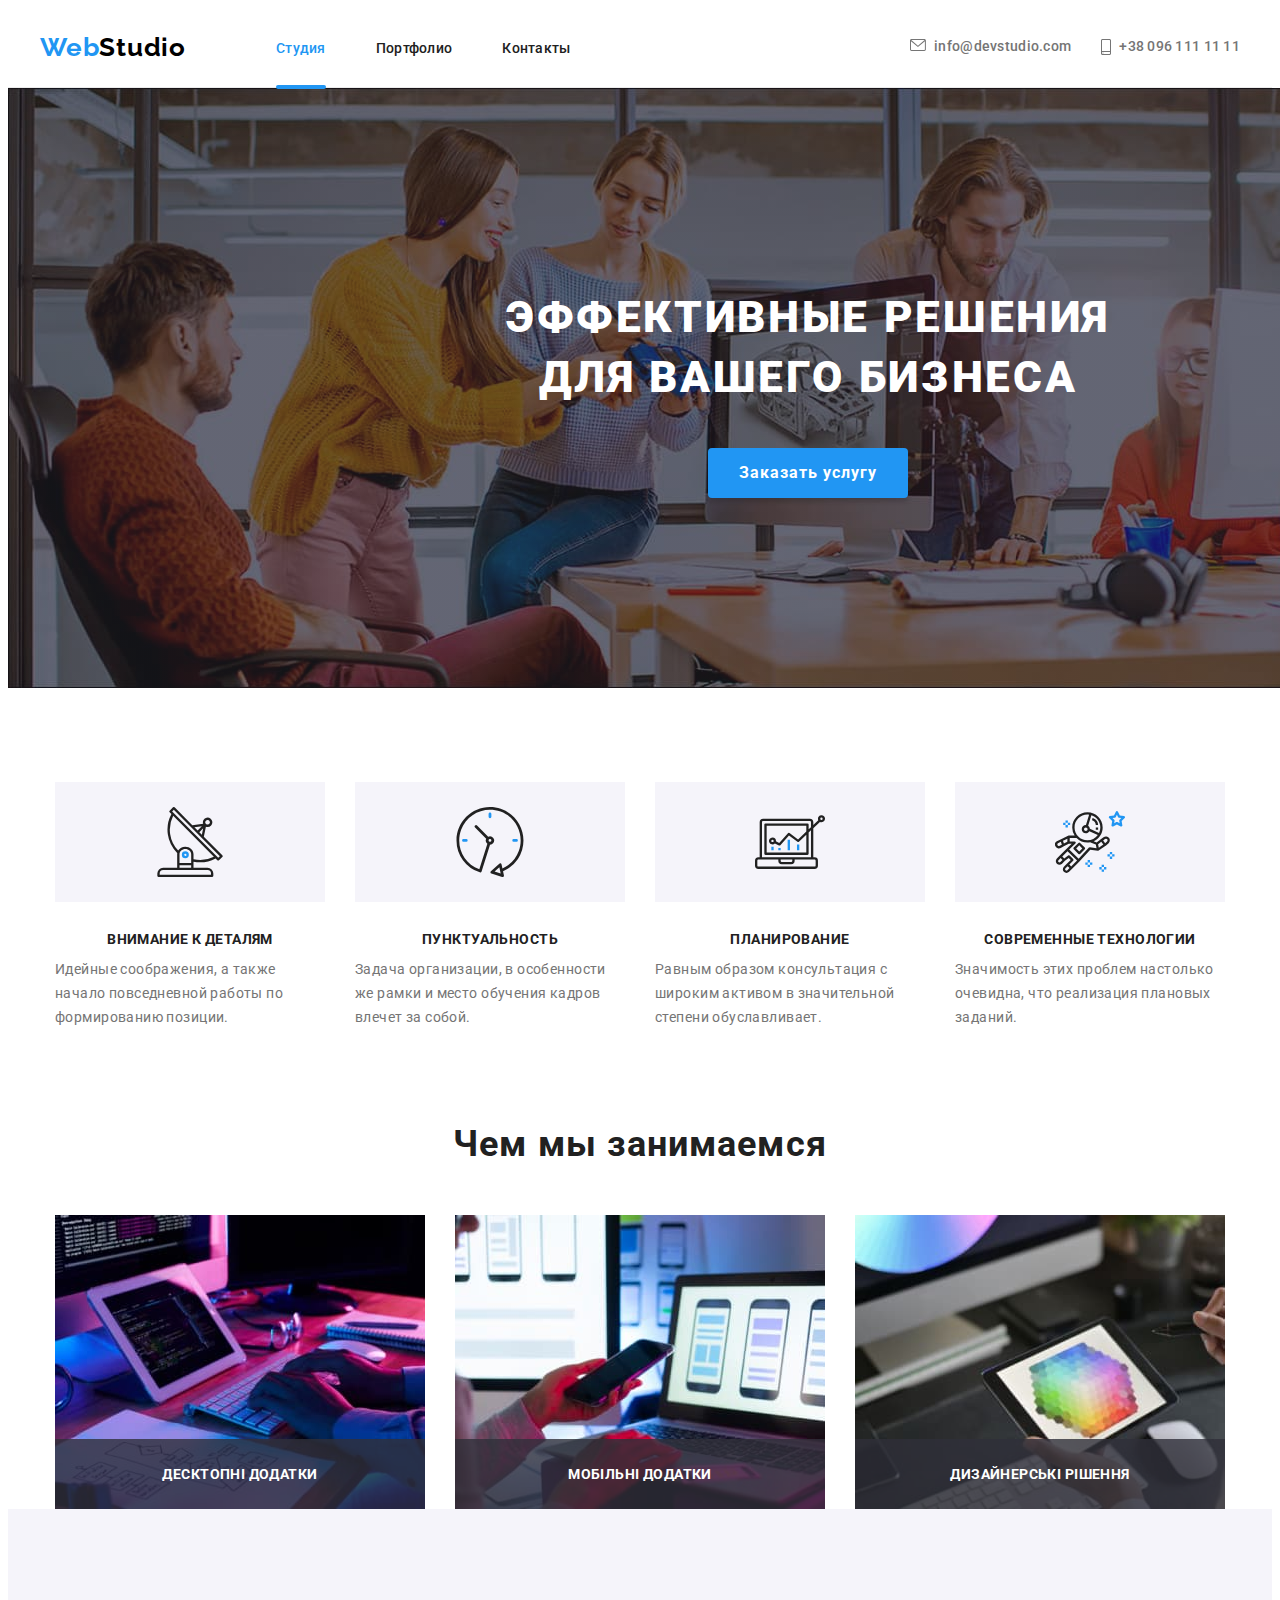
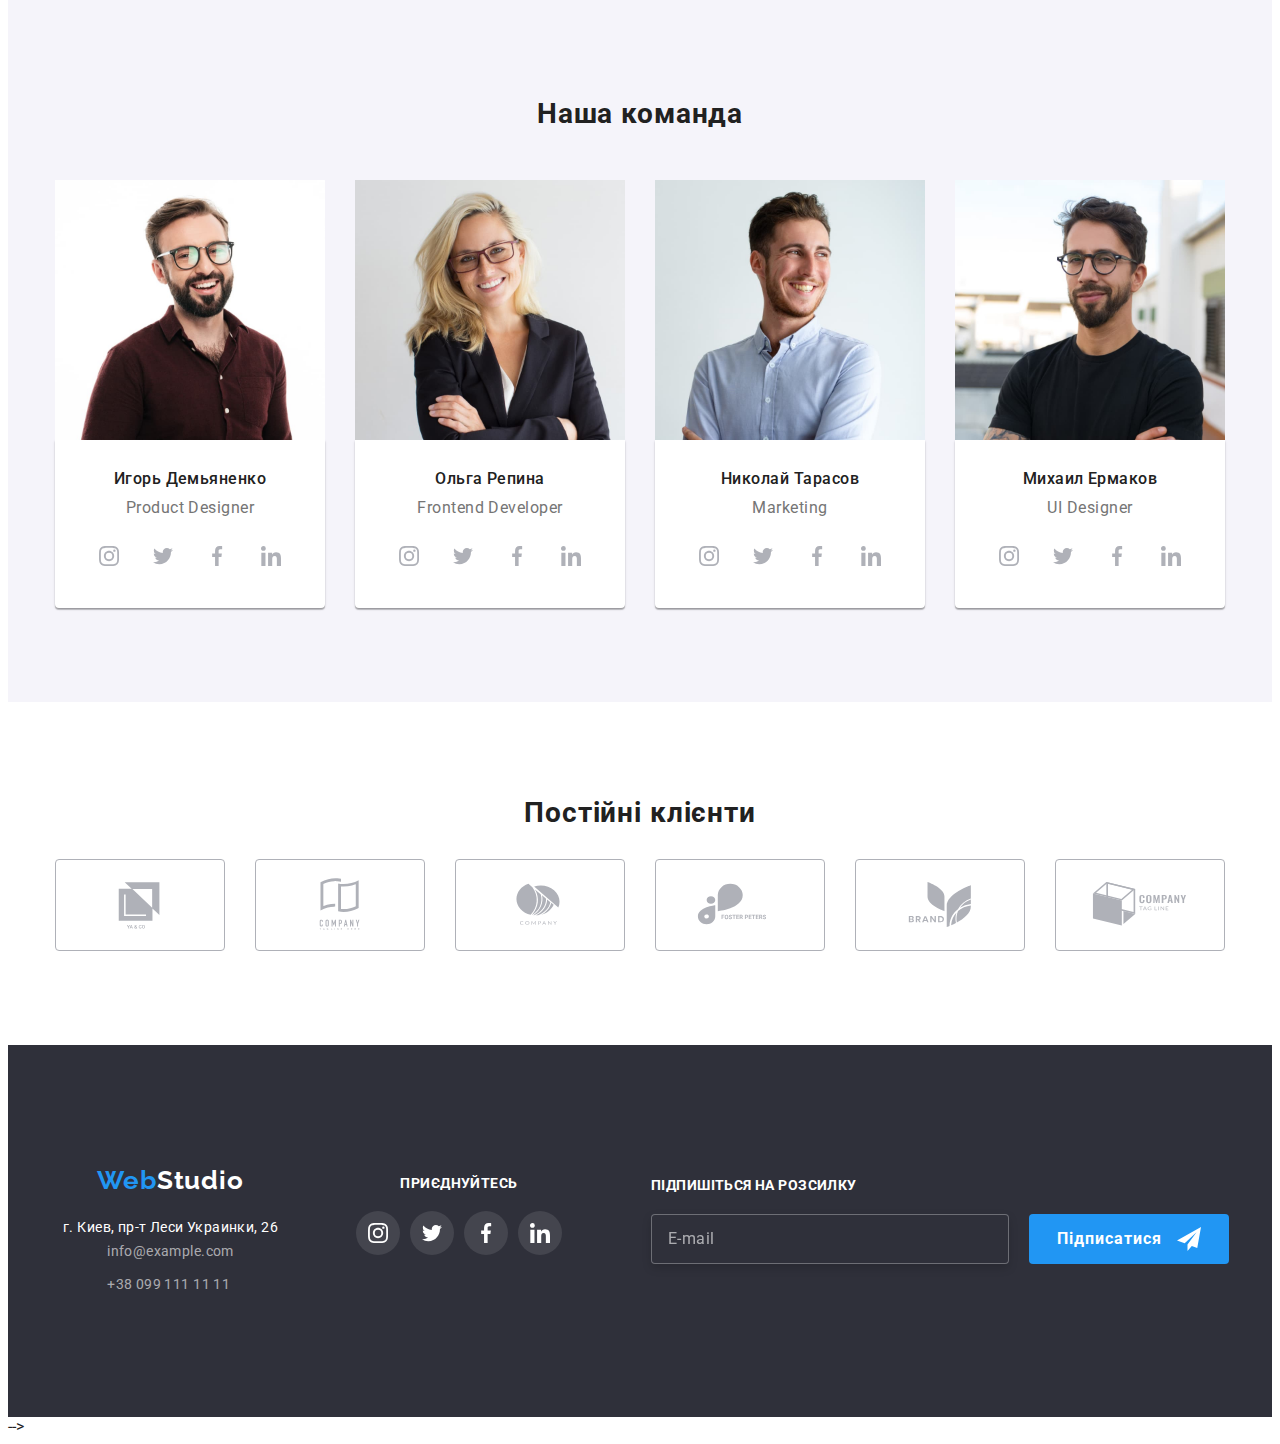
==== commit 59623655: "gotovo-dz-8" ====
--- a/index.html
+++ b/index.html
@@ -16,11 +16,11 @@
         <title>webstudio</title>
     </head>
     <body>
-        <!-- <header class="header">
+        <header class="header">
             <div class="container">
-                <a href="./index.html" class="logo item">
-                    <span class="logo__blue">Web</span>
-                    <span class="logo__black">Studio</span>
+                <a href="./index.html" class="logo-h item">
+                    <span class="logo-h__blue">Web</span>
+                    <span class="logo-h__black">Studio</span>
                 </a>
                 <nav>
                     <ul class="navigation list">
@@ -41,10 +41,53 @@
                         </svg>+38 096 111 11 11
                     </a>
                 </div>
+                <button type="button" class="open-menu border" data-open-menu>
+                    <svg class="open-menu__svg" widht="40" height="40">
+                        <use href="./img/benefits-defs.svg#icon-menu"></use>
+                    </svg>
+                </button>
             </div>
-        </header> -->
+            <div class="mob-menu is-hidden" data-menu>
+                <button type="button" class="close-menu border" data-close-menu>
+                    <svg class="mob-menu-svg" width="30" height="30">
+                        <use href="./img/symbol-defs.svg#icon-close"></use>
+                    </svg>
+                </button>
+                <nav>
+                    <ul class="mob-nav list">
+                        <li class="mob-nav__list"><a href="./index.html" class="mob-nav__link item">Студия</a></li>
+                        <li class="mob-nav__list"><a href="./portfolio.html" class="mob-nav__link item">Портфолио</a></li>
+                        <li class="mob-nav__list"><a href="" class="mob-nav__link item">Контакты</a></li>
+                    </ul>
+                </nav>
+                <div class="mob-contact">
+                    <a href="tel:+380961111111" class="mob-contact__tel item">
+                        +380961111111
+                    </a>
+                    <a href="mailto:info@devstudio.com" class="mob-contact__mail item">
+                        info@devstudio.com
+                    </a>
+                </div>
+                <div class="mob-soc">
+                    <ul class="mob-soc__ul">
+                        <li class="mob-soc__list list">
+                            <button type="button" class="mob-soc__item border">Instagram</button>
+                        </li>
+                        <li class="mob-soc__list list">
+                            <button type="button" class="mob-soc__item border">Twitter</button>
+                        </li>
+                        <li class="mob-soc__list list">
+                            <button type="button" class="mob-soc__item border">Facebook</button>
+                        </li>
+                        <li class="mob-soc__list list">
+                            <button type="button" class="mob-soc__item border">LinkedIn</button>
+                        </li>
+                    </ul>    
+                </div>
+            </div>
+        </header>
         <main>
-            <!-- <section class="hero">
+            <section class="hero">
                 <div class="container">
                     <div class="hero__box">
                         <h1 class="hero__title">Эффективные решения для вашего бизнеса</h1>
@@ -94,8 +137,8 @@
                         </li>
                     </ul>
                 </div>
-            </section> -->
-            <!-- <section class="our-work">
+            </section>
+            <section class="our-work">
                 <div class="container">
                     <h2 class="work__title">Чем мы занимаемся</h2>
                     <ul class="work list">
@@ -119,7 +162,7 @@
                         </li>
                     </ul>
                 </div>
-            </section> -->
+            </section>
             <section class="section-d">
                 <div class="container">
                     <h2 class="section-d-heading">Наша команда</h2>
@@ -331,7 +374,7 @@
                     </ul>
                 </div>
             </section>
-            <!-- <section class="clients">
+            <section class="clients">
                 <div class="container">
                     <h2 class="clients-head">Постійні клієнти</h2>
                     <ul class="clients-soc">
@@ -379,63 +422,65 @@
                         </li>
                     </ul>
                 </div>
-            </section> -->
+            </section>
         </main>
-        <!-- <footer class="footer">
+        <footer class="footer">
             <div class="container">
-                <div class="footer-p">
-                    <a href="./index.html" class="logo item">
-                        <span class="logo__blue">Web</span>
-                        <span class="logo__white">Studio</span>
-                    </a>
-                    <address class="footer-address">
-                        <a href="https://goo.gl/maps/YqqTpUevkr622uBYA" target="_blank" rel="noopener nofollow noreferrer" class="footer-link item">г. Киев, пр-т Леси Украинки, 26</a>
-                        <ul class="footer-text list item">
-                            <li class="a-mail-a"><a href="mailto:info@example.com" class="mail item">info@example.com</a></li>
-                            <li class="a-tel-a"><a href="tel:+380991111111" class="tel item">+38 099 111 11 11</a></li>
+                <div class="tablet">
+                    <div class="footer-p">
+                        <a href="./index.html" class="logo item">
+                            <span class="logo__blue">Web</span>
+                            <span class="logo__white">Studio</span>
+                        </a>
+                        <address class="footer-address">
+                            <a href="https://goo.gl/maps/YqqTpUevkr622uBYA" target="_blank" rel="noopener nofollow noreferrer" class="footer-link item">г. Киев, пр-т Леси Украинки, 26</a>
+                            <ul class="footer-text list item">
+                                <li class="a-mail-a"><a href="mailto:info@example.com" class="mail item">info@example.com</a></li>
+                                <li class="a-tel-a"><a href="tel:+380991111111" class="tel item">+38 099 111 11 11</a></li>
+                            </ul>
+                        </address>
+                    </div>
+                    <div class="footer-soc">
+                        <h3 class="footer-soc-head">приєднуйтесь</h3>
+                        <ul class="soc-footer">
+                            <li class="footer-soc-item list">
+                                <a href="" class="footer-soc-link">
+                                    <svg class="footer-soc-icon" width="20" height="20">
+                                        <use href="./img/symbol-defs.svg#icon-instagram"></use>
+                                    </svg>
+                                </a>
+                            </li>
+                            <li class="footer-soc-item list">
+                                <a href="" class="footer-soc-link">
+                                    <svg class="footer-soc-icon" width="20" height="20">
+                                        <use href="./img/symbol-defs.svg#icon-twitter"></use>
+                                    </svg>
+                                </a>
+                            </li>
+                            <li class="footer-soc-item list">
+                                <a href="" class="footer-soc-link">
+                                    <svg class="footer-soc-icon" width="20" height="20">
+                                        <use href="./img/symbol-defs.svg#icon-facebook"></use>
+                                    </svg>
+                                </a>
+                            </li>
+                            <li class="footer-soc-item list">
+                                <a href="" class="footer-soc-link">
+                                    <svg class="footer-soc-icon" width="20" height="20">
+                                        <use href="./img/symbol-defs.svg#icon-linkedin"></use>
+                                    </svg>
+                                </a>
+                            </li>
                         </ul>
-                    </address>
-                </div>
-                <div class="footer-soc">
-                    <h3 class="footer-soc-head">приєднуйтесь</h3>
-                    <ul class="soc-footer">
-                        <li class="footer-soc-item list">
-                            <a href="" class="footer-soc-link">
-                                <svg class="footer-soc-icon" width="20" height="20">
-                                    <use href="./img/symbol-defs.svg#icon-instagram"></use>
-                                </svg>
-                            </a>
-                        </li>
-                        <li class="footer-soc-item list">
-                            <a href="" class="footer-soc-link">
-                                <svg class="footer-soc-icon" width="20" height="20">
-                                    <use href="./img/symbol-defs.svg#icon-twitter"></use>
-                                </svg>
-                            </a>
-                        </li>
-                        <li class="footer-soc-item list">
-                            <a href="" class="footer-soc-link">
-                                <svg class="footer-soc-icon" width="20" height="20">
-                                    <use href="./img/symbol-defs.svg#icon-facebook"></use>
-                                </svg>
-                            </a>
-                        </li>
-                        <li class="footer-soc-item list">
-                            <a href="" class="footer-soc-link">
-                                <svg class="footer-soc-icon" width="20" height="20">
-                                    <use href="./img/symbol-defs.svg#icon-linkedin"></use>
-                                </svg>
-                            </a>
-                        </li>
-                    </ul>
-                </div> 
+                    </div> 
+                </div>
                 <div class="mailing">
                     <h2 class="footer-mailing">Підпишіться на розсилку</h2>
                     <div class="mailing-btn-input">
                         <input type="text"
                             class="mailing-input"
                             placeholder="E-mail">
-                        <button type="button" class="mailing-btn border ">Підписатися
+                        <button type="button" class="mailing-btn border">Підписатися
                             <svg class="button-svg" width="24" height="24">
                                 <use href="./img/symbol-defs.svg#icon-icon-send"></use>
                             </svg>
@@ -503,5 +548,6 @@
             </div>
         </div>
         <script src="./js/modal.js"></script>
+        <script src="./js/menu.js"></script>
     </body>
 </html>--- a/css/main.min.css
+++ b/css/main.min.css
@@ -1 +1 @@
-:root{--main-color-text: #757575;--typical-lh: 1.19;--main-nav-lh: 1.14;--typical-link-lh: 1.71;--icon-color-svg: #2196F3}.visually-hidden{position:absolute;white-space:nowrap;width:1px;height:1px;overflow:hidden;border:0;padding:0;clip:rect(0 0 0 0);-webkit-clip-path:inset(50%);clip-path:inset(50%);margin:-1px}.list{list-style:none}.item{text-decoration:none}.border{border:none}body{font-family:"Roboto",sans-serif;color:#212121}p,h1,h2,h3,h4,h5,h6{margin:0}button{cursor:pointer}ul{margin:0;padding:0}*{-webkit-box-sizing:border-box;box-sizing:border-box}img{display:block;width:100%;max-width:100%;height:auto}.container{width:100%;padding:0 15px;margin:0 auto}@media screen and (min-width: 480px){.container{width:480px}}@media screen and (min-width: 768px){.container{width:768px}}@media screen and (min-width: 1200px){.container{width:1200px}}.backdrop{position:fixed;top:0;width:100%;height:100%;background-color:rgba(0,0,0,.2);-webkit-transition:opacity 1250ms cubic-bezier(0.4, 0, 0.2, 1),visibility 1250ms cubic-bezier(0.4, 0, 0.2, 1);transition:opacity 1250ms cubic-bezier(0.4, 0, 0.2, 1),visibility 1250ms cubic-bezier(0.4, 0, 0.2, 1)}.backdrop.is-hidden .modal{-webkit-transform:translate(-50%, -50%) scale(0) rotate(-120deg);transform:translate(-50%, -50%) scale(0) rotate(-120deg)}.modal{position:absolute;width:528px;min-height:581px;left:50%;top:50%;-webkit-transform:translate(-50%, -50%) scale(1) rotate(0);transform:translate(-50%, -50%) scale(1) rotate(0);background:#fff;-webkit-box-shadow:0px 1px 3px rgba(0,0,0,.12),0px 1px 1px rgba(0,0,0,.14),0px 2px 1px rgba(0,0,0,.2);box-shadow:0px 1px 3px rgba(0,0,0,.12),0px 1px 1px rgba(0,0,0,.14),0px 2px 1px rgba(0,0,0,.2);border-radius:4px;-webkit-transition-duration:1250ms;transition-duration:1250ms;-webkit-transition-timing-function:cubic-bezier(0.4, 0, 0.2, 1);transition-timing-function:cubic-bezier(0.4, 0, 0.2, 1)}.modal-close{position:absolute;right:10px;top:10px}.modal-close .close{display:-webkit-box;display:-ms-flexbox;display:flex;width:30px;height:30px;border:1px solid rgba(0,0,0,.1);-webkit-box-align:center;-ms-flex-align:center;align-items:center;-webkit-box-pack:center;-ms-flex-pack:center;justify-content:center;border-radius:50%;background-color:#fff;cursor:pointer}.modal-svg{fill:#000}.modal-svg:hover{fill:var(--icon-color-svg)}.is-hidden{opacity:0;visibility:hidden;pointer-events:none}.no-scroll{overflow:hidden}.modal-title{font-style:normal;font-weight:700;font-size:20px;line-height:1.1;text-align:center;letter-spacing:.03em;color:#212121;padding:40px 39px 12px 41px}.modal-section{padding:0 40px}.window__label{font-style:normal;font-weight:400;font-size:12px;line-height:1.1;letter-spacing:.01em;color:#757575;display:block;margin-bottom:4px;margin-top:10px}.window__input-svg{position:relative;width:448px;height:40px;color:#2196f3}.window__input{width:100%;height:40px;border:1px solid rgba(33,33,33,.2);border-radius:4px;margin-bottom:10px;padding-left:42px}.window__svg{position:absolute;left:12px;top:50%;-webkit-transform:translateY(-50%);transform:translateY(-50%)}.modal-label-area{font-style:normal;font-weight:400;font-size:12px;line-height:1.1;letter-spacing:.01em;color:#757575;display:block;margin-bottom:4px;margin-top:10px}.window__input:focus+.window__svg{fill:currentColor}.window__input:focus{border:1px solid #2196f3}.modal-area-com{height:120px;width:100%;border:1px solid rgba(33,33,33,.2);border-radius:4px;resize:none;padding:12px 16px}.modal-area-com:focus{border:1px solid #2196f3}.modal-area-com::-webkit-input-placeholder{font-style:normal;font-weight:400;font-size:12px;line-height:1.1;letter-spacing:.01em;color:rgba(117,117,117,.5)}.modal-area-com::-moz-placeholder{font-style:normal;font-weight:400;font-size:12px;line-height:1.1;letter-spacing:.01em;color:rgba(117,117,117,.5)}.modal-area-com:-ms-input-placeholder{font-style:normal;font-weight:400;font-size:12px;line-height:1.1;letter-spacing:.01em;color:rgba(117,117,117,.5)}.modal-area-com::-ms-input-placeholder{font-style:normal;font-weight:400;font-size:12px;line-height:1.1;letter-spacing:.01em;color:rgba(117,117,117,.5)}.modal-area-com::placeholder{font-style:normal;font-weight:400;font-size:12px;line-height:1.1;letter-spacing:.01em;color:rgba(117,117,117,.5)}.check-box{margin-top:20px}.check-box .label-check{font-weight:400;font-size:14px;line-height:1.7;letter-spacing:.03em;color:#757575;display:-webkit-box;display:-ms-flexbox;display:flex;-webkit-box-align:center;-ms-flex-align:center;align-items:center;-webkit-box-pack:center;-ms-flex-pack:center;justify-content:center}.label-check span{width:16px;height:15px;border:1px solid #212121;border-radius:2.5px;margin-right:7px;display:-webkit-box;display:-ms-flexbox;display:flex;-webkit-box-align:center;-ms-flex-align:center;align-items:center;-webkit-box-pack:center;-ms-flex-pack:center;justify-content:center;-webkit-transition-duration:background-color 250ms;transition-duration:background-color 250ms;-webkit-transition-timing-function:cubic-bezier(0.4, 0, 0.2, 1);transition-timing-function:cubic-bezier(0.4, 0, 0.2, 1)}.check-svg{fill:#fff}.contract-term{font-style:normal;font-weight:400;font-size:14px;line-height:1.7;letter-spacing:.03em;-webkit-text-decoration-line:underline;text-decoration-line:underline;color:var(--icon-color-svg);margin-left:4px}.input-check:checked+.label-check span{background-color:var(--icon-color-svg);border-color:var(--icon-color-svg)}.input-check:focus+.label-check span{border-color:var(--icon-color-svg)}.modal-btn{font-family:"Roboto";font-style:normal;font-weight:700;font-size:16px;line-height:1.8;width:200px;height:50px;display:-webkit-box;display:-ms-flexbox;display:flex;-webkit-box-align:center;-ms-flex-align:center;align-items:center;-webkit-box-pack:center;-ms-flex-pack:center;justify-content:center;text-align:center;letter-spacing:.06em;color:#fff;background-color:var(--icon-color-svg);-webkit-box-shadow:0px 4px 4px rgba(0,0,0,.15);box-shadow:0px 4px 4px rgba(0,0,0,.15);border-radius:4px;margin:0 auto;margin-top:30px;cursor:pointer}.header .container{display:-webkit-box;display:-ms-flexbox;display:flex;padding-top:24px;padding-bottom:24px;-webkit-box-align:center;-ms-flex-align:center;align-items:center}.header{border-bottom:1px solid #ececec}.logo{margin-right:93px;display:-webkit-box;display:-ms-flexbox;display:flex}.logo__blue{font-family:"Raleway";font-weight:700;font-size:26px;line-height:var(--typical-lh);letter-spacing:.03em;color:#2196f3}.logo__black{font-family:"Raleway";font-weight:700;font-size:26px;line-height:var(--typical-lh);letter-spacing:.03em;color:#000}.navigation{display:-webkit-box;display:-ms-flexbox;display:flex;-webkit-column-gap:50px;-moz-column-gap:50px;column-gap:50px}.navigation__link{font-style:normal;font-weight:500;font-size:14px;line-height:var(--main-nav-lh);letter-spacing:.02em;color:#212121;position:relative;-webkit-transition-duration:250ms;transition-duration:250ms;-webkit-transition-timing-function:cubic-bezier(0.4, 0, 0.2, 1);transition-timing-function:cubic-bezier(0.4, 0, 0.2, 1)}.contact{margin-left:auto}.contact__mail{font-family:"Roboto";font-weight:500;font-size:14px;line-height:1.14;letter-spacing:.02em;color:#757575;-webkit-transition-duration:250ms;transition-duration:250ms;-webkit-transition-timing-function:cubic-bezier(0.4, 0, 0.2, 1);transition-timing-function:cubic-bezier(0.4, 0, 0.2, 1)}.contact__mail-svg{max-width:16px;max-height:12px;margin-right:10px;fill:currentColor;-webkit-transition-duration:250ms;transition-duration:250ms;-webkit-transition-timing-function:cubic-bezier(0.4, 0, 0.2, 1);transition-timing-function:cubic-bezier(0.4, 0, 0.2, 1)}.contact__mail-svg:hover,.contact__mail-svg:focus{fill:currentColor}.contact__tel{font-family:"Roboto";font-weight:500;font-size:14px;line-height:1.14;letter-spacing:.02em;color:#757575;margin-left:50px;-webkit-transition-duration:250ms;transition-duration:250ms;-webkit-transition-timing-function:cubic-bezier(0.4, 0, 0.2, 1);transition-timing-function:cubic-bezier(0.4, 0, 0.2, 1)}.contact__tel-svg{max-width:10px;max-height:16px;margin-right:10px;fill:currentColor;-webkit-transition-duration:250ms;transition-duration:250ms;-webkit-transition-timing-function:cubic-bezier(0.4, 0, 0.2, 1);transition-timing-function:cubic-bezier(0.4, 0, 0.2, 1)}.contact__tel-svg:hover,.contact__tel-svg:focus{fill:currentColor}.emphasize{color:#2196f3}.navigation__link.emphasize::after{content:"";display:block;width:100%;height:4px;background-color:#2196f3;border-radius:2px;position:absolute;bottom:-33px;left:0}.contact__mail:hover,.contact__tel:hover,.navigation__link:hover{color:#2196f3}.contact__mail:focus,.contact__tel:focus,.navigation__link:focus{color:#2196f3}.hero{background-image:-webkit-gradient(linear, left top, left bottom, from(rgba(47, 48, 58, 0.4)), to(rgba(47, 48, 58, 0.4))),url(../img/mob-header-x1.jpg);background-image:linear-gradient(rgba(47, 48, 58, 0.4), rgba(47, 48, 58, 0.4)),url(../img/mob-header-x1.jpg);min-width:320px;height:240px;background-size:cover;background-position:center;background-repeat:no-repeat;margin:0 auto}@media screen and (min-width: 480px){.hero{background-image:-webkit-gradient(linear, left top, left bottom, from(rgba(47, 48, 58, 0.4)), to(rgba(47, 48, 58, 0.4))),url(../img/mob-header-x1.jpg);background-image:linear-gradient(rgba(47, 48, 58, 0.4), rgba(47, 48, 58, 0.4)),url(../img/mob-header-x1.jpg);min-width:480px;min-height:400px;background-size:cover;background-position:center;background-repeat:no-repeat;margin:0 auto}}@media screen and (min-width: 768px){.hero{background-image:-webkit-gradient(linear, left top, left bottom, from(rgba(47, 48, 58, 0.4)), to(rgba(47, 48, 58, 0.4))),url(../img/table-header-x1.jpg);background-image:linear-gradient(rgba(47, 48, 58, 0.4), rgba(47, 48, 58, 0.4)),url(../img/table-header-x1.jpg);min-width:768px;min-height:400px;background-size:cover;background-position:center;background-repeat:no-repeat;margin:0 auto}}@media screen and (min-width: 1200px){.hero{background-image:-webkit-gradient(linear, left top, left bottom, from(rgba(47, 48, 58, 0.4)), to(rgba(47, 48, 58, 0.4))),url(../img/fon.jpg);background-image:linear-gradient(rgba(47, 48, 58, 0.4), rgba(47, 48, 58, 0.4)),url(../img/fon.jpg);width:1600px;height:600px;background-size:cover;background-position:center;background-repeat:no-repeat;margin:0 auto}}.hero .container{padding:50px 60px 198px}@media screen and (min-width: 480px){.hero .container{padding:118px 60px 198px}}@media screen and (min-width: 768px){.hero .container{padding:118px 204px 198px}}@media screen and (min-width: 1200px){.hero .container{padding:200px 0 200px}}.hero__box{margin:0 auto}.hero__title{font-weight:900;font-size:16px;line-height:1.7;letter-spacing:.06em;text-transform:uppercase;color:#fff;text-align:center;max-width:650px;height:120px;margin:0 auto}@media screen and (min-width: 480px){.hero__title{font-weight:900;font-size:26px;line-height:1.7;text-align:center;letter-spacing:.06em;text-transform:uppercase;color:#fff}}@media screen and (min-width: 1200px){.hero__title{font-weight:900;font-size:44px;line-height:1.36;text-align:center;letter-spacing:.06em;text-transform:uppercase;color:#fff}}.hero__btn{font-family:"Roboto";font-weight:700;font-size:14px;line-height:1.7;letter-spacing:.06em;color:#fff;background-color:var(--icon-color-svg);min-width:185px;min-height:40px;display:block;margin:0 auto;-webkit-box-shadow:0px 4px 4px rgba(0,0,0,.15);box-shadow:0px 4px 4px rgba(0,0,0,.15);border-radius:4px}@media screen and (min-width: 480px){.hero__btn{font-family:"Roboto";font-style:normal;font-weight:700;font-size:16px;line-height:1.87;display:-webkit-box;display:-ms-flexbox;display:flex;-webkit-box-align:center;-ms-flex-align:center;align-items:center;text-align:center;letter-spacing:.06em;color:#fff;width:200px;height:50px;display:block;margin:0 auto;-webkit-box-shadow:0px 4px 4px rgba(0,0,0,.15);box-shadow:0px 4px 4px rgba(0,0,0,.15);border-radius:4px}}@media screen and (min-width: 1200px){.hero__btn{margin-top:40px}}.benefits{padding-top:94px}@media screen and (min-width: 320px){.privilege{display:-webkit-box;display:-ms-flexbox;display:flex;gap:30px;-ms-flex-wrap:wrap;flex-wrap:wrap;-webkit-box-align:center;-ms-flex-align:center;align-items:center;-webkit-box-pack:center;-ms-flex-pack:center;justify-content:center}}@media screen and (min-width: 480px){.privilege{display:-webkit-box;display:-ms-flexbox;display:flex;gap:30px;-webkit-box-orient:vertical;-webkit-box-direction:normal;-ms-flex-direction:column;flex-direction:column;-ms-flex-line-pack:center;align-content:center;-webkit-box-align:center;-ms-flex-align:center;align-items:center;-webkit-box-pack:center;-ms-flex-pack:center;justify-content:center}}@media screen and (min-width: 768px){.privilege{display:-webkit-box;display:-ms-flexbox;display:flex;-webkit-box-orient:horizontal;-webkit-box-direction:normal;-ms-flex-direction:row;flex-direction:row}}@media screen and (min-width: 1200px){.privilege{display:-webkit-box;display:-ms-flexbox;display:flex;gap:30px;-webkit-box-pack:center;-ms-flex-pack:center;justify-content:center;-webkit-box-align:center;-ms-flex-align:center;align-items:center}}.privilege__list{width:100%;min-height:101px}@media screen and (min-width: 480px){.privilege__list{width:450px}}@media screen and (min-width: 768px){.privilege__list{width:354px}}@media screen and (min-width: 1200px){.privilege__list{width:270px}}.privilege__subtitle{font-weight:700;font-size:14px;line-height:1.14;letter-spacing:.03em;text-transform:uppercase;text-align:center;color:#212121;margin-bottom:10px}.privilege__desc{font-size:14px;line-height:1.71;letter-spacing:.03em;color:var(--main-color-text);min-width:270px}@media screen and (min-width: 1200px){.privilege__desc{width:270px}}.privilege__svg{margin-bottom:30px;display:-webkit-box;display:-ms-flexbox;display:flex;height:120px;-webkit-box-pack:center;-ms-flex-pack:center;justify-content:center;-webkit-box-align:center;-ms-flex-align:center;align-items:center;background-color:#f5f4fa}.privilege__icon{width:70px;height:70px;display:block}.our-work{padding-top:94px;padding-bottom:94px}.our-work .work__title{font-weight:700;font-size:36px;line-height:1.16;text-align:center;letter-spacing:.03em;color:#212121;margin-bottom:50px}.our-work .work{display:-webkit-box;display:-ms-flexbox;display:flex;gap:30px}.our-work .work__slap{position:relative}.our-work .work__text{position:absolute;top:76%;left:0;width:370px;height:70px;padding-top:27px;font-family:"Roboto";font-style:normal;font-weight:700;font-size:14px;line-height:16px;text-align:center;letter-spacing:.03em;text-transform:uppercase;color:#fff;background-color:rgba(47,48,58,.8)}.section-d{padding-top:94px;padding-bottom:94px;background-color:#f5f4fa}.section-d-heading{font-weight:700;font-size:28px;line-height:33px;text-align:center;letter-spacing:.03em;color:#212121;margin-bottom:50px}.section-d-text{display:-webkit-box;display:-ms-flexbox;display:flex;-ms-flex-wrap:wrap;flex-wrap:wrap;gap:30px}.section-d-li{width:100%}@media screen and (min-width: 768px){.section-d-li{width:calc((100% - 30px)/2)}}@media screen and (min-width: 1200px){.section-d-li{width:calc((100% - 90px)/4)}}.section-d-seb-div{padding-top:30px;padding-bottom:30px;text-align:center;background-color:#fff;-webkit-box-shadow:0px 1px 3px rgba(0,0,0,.12),0px 1px 1px rgba(0,0,0,.14),0px 2px 1px rgba(0,0,0,.2);box-shadow:0px 1px 3px rgba(0,0,0,.12),0px 1px 1px rgba(0,0,0,.14),0px 2px 1px rgba(0,0,0,.2);border-radius:0px 0px 4px 4px}.section-d-subtitle{font-weight:500;font-size:16px;line-height:1.18;letter-spacing:.03em;color:#212121;margin-bottom:10px}.section-d-desc{font-size:16px;line-height:1.18;letter-spacing:.03em;color:var(--main-color-text);margin-bottom:16px}.section-d-soc{display:-webkit-box;display:-ms-flexbox;display:flex;-webkit-box-pack:center;-ms-flex-pack:center;justify-content:center;gap:10px}.section-d-soc-link{width:44px;height:44px;border-radius:50%;display:-webkit-box;display:-ms-flexbox;display:flex;-webkit-box-align:center;-ms-flex-align:center;align-items:center;-webkit-box-pack:center;-ms-flex-pack:center;justify-content:center;-webkit-transition-duration:250ms;transition-duration:250ms;-webkit-transition-timing-function:cubic-bezier(0.4, 0, 0.2, 1);transition-timing-function:cubic-bezier(0.4, 0, 0.2, 1)}.section-d-soc-link:hover,.section-d-soc-link:focus{background-color:var(--icon-color-svg)}.section-d-soc-link:hover .section-d-soc-icon,.section-d-soc-link:focus .section-d-soc-icon{fill:#fff}.section-d-soc-icon{fill:#afb1b8;-webkit-transition-duration:250ms;transition-duration:250ms;-webkit-transition-timing-function:cubic-bezier(0.4, 0, 0.2, 1);transition-timing-function:cubic-bezier(0.4, 0, 0.2, 1)}.clients{padding-top:94px;padding-bottom:94px}.clients .clients-head{font-style:normal;font-weight:700;font-size:28px;line-height:33px;text-align:center;letter-spacing:.03em;color:#212121;margin-bottom:30px}.clients-soc{display:-webkit-box;display:-ms-flexbox;display:flex;gap:30px;-ms-flex-wrap:wrap;flex-wrap:wrap}.clients-soc-item{width:210px}@media screen and (min-width: 320px){.clients-soc-item{width:calc((100% - 30px)/2)}}@media screen and (min-width: 480px){.clients-soc-item{width:calc((100% - 30px)/2)}}@media screen and (min-width: 768px){.clients-soc-item{width:calc((100% - 60px)/3)}}@media screen and (min-width: 1200px){.clients-soc-item{width:calc((100% - 150px)/6)}}.clients-soc-link{display:-webkit-box;display:-ms-flexbox;display:flex;-webkit-box-sizing:border-box;box-sizing:border-box;border-radius:4px;border:1px solid #afb1b8;-webkit-box-pack:center;-ms-flex-pack:center;justify-content:center;-webkit-box-align:center;-ms-flex-align:center;align-items:center;color:#afb1b8;-webkit-transition-duration:250ms;transition-duration:250ms;-webkit-transition-timing-function:cubic-bezier(0.4, 0, 0.2, 1);transition-timing-function:cubic-bezier(0.4, 0, 0.2, 1)}.clients-soc-link:hover,.clients-soc-link:focus{color:var(--icon-color-svg);border:1px solid var(--icon-color-svg)}.clients-soc-link .clients-soc-icon{fill:currentColor}@media screen and (min-width: 480px){.clients-soc-link{width:210px;height:92px}}@media screen and (min-width: 768px){.clients-soc-link{width:226px;height:92px}}@media screen and (min-width: 1200px){.clients-soc-link{width:170px;height:92px}}.btn-title{font-family:"Roboto";font-weight:500;font-size:16px;line-height:1.62;letter-spacing:.03em;color:#212121;border-radius:4px;padding:6px 22px;-webkit-transition-duration:250ms;transition-duration:250ms;-webkit-transition-timing-function:cubic-bezier(0.4, 0, 0.2, 1);transition-timing-function:cubic-bezier(0.4, 0, 0.2, 1)}.btn-title:focus,.btn-title:hover{background:#2196f3;color:#fff;-webkit-box-shadow:0px 3px 1px rgba(0,0,0,.1),0px 1px 2px rgba(0,0,0,.08),0px 2px 2px rgba(0,0,0,.12);box-shadow:0px 3px 1px rgba(0,0,0,.1),0px 1px 2px rgba(0,0,0,.08),0px 2px 2px rgba(0,0,0,.12)}.section-img{padding-top:94px;padding-bottom:94px}.section-img .section-nav-text{display:-webkit-box;display:-ms-flexbox;display:flex;gap:8px;margin-bottom:50px;-webkit-box-pack:center;-ms-flex-pack:center;justify-content:center}.section-img .section-img-text{display:-webkit-box;display:-ms-flexbox;display:flex;-ms-flex-wrap:wrap;flex-wrap:wrap;gap:27px}.section-img .section-img-text .portfolio-hover{border:1px solid #eee;-webkit-transition-duration:250ms;transition-duration:250ms;-webkit-transition-timing-function:cubic-bezier(0.4, 0, 0.2, 1);transition-timing-function:cubic-bezier(0.4, 0, 0.2, 1)}.section-img .section-img-text .portfolio-hover:hover{border:1px solid #eee;-webkit-box-shadow:0px 1px 1px rgba(0,0,0,.12),0px 4px 4px rgba(0,0,0,.06),1px 4px 6px rgba(0,0,0,.16);box-shadow:0px 1px 1px rgba(0,0,0,.12),0px 4px 4px rgba(0,0,0,.06),1px 4px 6px rgba(0,0,0,.16)}.section-img .section-img-text .portfolio-hover:hover .hover-slap{-webkit-transform:translateY(0%);transform:translateY(0%)}.portfolio-slap{position:relative;overflow:hidden}.portfolio-slap .hover-slap{position:absolute;top:0;left:0;font-family:"Roboto";font-style:normal;font-size:18px;line-height:28px;letter-spacing:.03em;color:#fff;background-color:rgba(33,150,243,.9);padding:63px 24px;height:100%;-webkit-transform:translateY(100%);transform:translateY(100%);-webkit-transition-duration:250ms;transition-duration:250ms;-webkit-transition-timing-function:cubic-bezier(0.4, 0, 0.2, 1);transition-timing-function:cubic-bezier(0.4, 0, 0.2, 1);overflow:auto}.section-text-block{padding:20px 24px;border:1px solid #eee}.section-text-block .icon-box{font-weight:700;font-size:18px;line-height:2;letter-spacing:.06em;color:#212121;margin-bottom:4px}.section-text-block .box-p{font-size:16px;line-height:1.87;letter-spacing:.03em;color:var(--main-color-text)}.footer{background:#2f303a;padding-top:60px;padding-bottom:60px}.footer .footer-p{display:-webkit-box;display:-ms-flexbox;display:flex;-ms-flex-wrap:wrap;flex-wrap:wrap;-webkit-box-pack:center;-ms-flex-pack:center;justify-content:center}.logo__blue{font-family:"Raleway";font-weight:700;font-size:26px;line-height:var(--typical-lh);letter-spacing:.03em;color:#2196f3}.logo__white{font-family:"Raleway";font-weight:700;font-size:26px;line-height:var(--typical-lh);letter-spacing:.03em;color:#fff}.footer-address{margin-top:20px}.footer-address .footer-link{font-style:normal;font-size:14px;line-height:var(--typical-link-lh);letter-spacing:.03em;color:#fff}.footer-text{margin-top:9px}.footer-text .a-mail-a{margin-bottom:9px}.mail{font-family:"Roboto";font-weight:400;font-style:normal;font-size:14px;line-height:1.71;letter-spacing:.03em;color:rgba(255,255,255,.6)}.tel{font-family:"Roboto";font-weight:400;font-style:normal;font-size:14px;line-height:1.71;letter-spacing:.03em;color:rgba(255,255,255,.6)}.footer-soc{display:-webkit-box;display:-ms-flexbox;display:flex;-ms-flex-wrap:wrap;flex-wrap:wrap;-webkit-box-pack:center;-ms-flex-pack:center;justify-content:center}.footer-soc .footer-soc-head{font-style:normal;font-weight:700;font-size:14px;line-height:16px;letter-spacing:.03em;text-transform:uppercase;color:#fff;margin-top:10px;margin-bottom:20px}.footer-soc .soc-footer{display:-webkit-box;display:-ms-flexbox;display:flex;-webkit-box-pack:center;-ms-flex-pack:center;justify-content:center}.footer-soc .soc-footer .footer-soc-item .footer-soc-link{width:44px;height:44px;border-radius:50%;background-color:rgba(255,255,255,.1);display:-webkit-box;display:-ms-flexbox;display:flex;gap:10px;-webkit-box-align:center;-ms-flex-align:center;align-items:center;-webkit-box-pack:center;-ms-flex-pack:center;justify-content:center;-webkit-transition-duration:250ms;transition-duration:250ms;-webkit-transition-timing-function:cubic-bezier(0.4, 0, 0.2, 1);transition-timing-function:cubic-bezier(0.4, 0, 0.2, 1)}.footer-soc .soc-footer .footer-soc-item .footer-soc-link:hover,.footer-soc .soc-footer .footer-soc-item .footer-soc-link:focus{background-color:var(--icon-color-svg)}.footer-soc .soc-footer .footer-soc-item .footer-soc-link .footer-soc-icon{fill:#fff}.mailing{display:-webkit-box;display:-ms-flexbox;display:flex;-ms-flex-wrap:wrap;flex-wrap:wrap;-webkit-box-pack:center;-ms-flex-pack:center;justify-content:center}.mailing .footer-mailing{font-weight:700;font-size:14px;line-height:1.14;letter-spacing:.03em;text-transform:uppercase;color:#fff;margin-top:12px;margin-bottom:20px}.mailing .mailing-btn-input{display:-webkit-box;display:-ms-flexbox;display:flex;-ms-flex-wrap:wrap;flex-wrap:wrap;gap:20px;-webkit-box-pack:center;-ms-flex-pack:center;justify-content:center}.mailing .mailing-btn-input .mailing-input{width:100%;height:50px;border:1px solid rgba(255,255,255,.3);-webkit-filter:drop-shadow(0px 4px 4px rgba(0, 0, 0, 0.15));filter:drop-shadow(0px 4px 4px rgba(0, 0, 0, 0.15));border-radius:4px;font-family:"Roboto";font-style:normal;font-size:16px;line-height:20px;background-color:#2f303a;color:#fff;padding-left:16px}.mailing .mailing-btn-input .mailing-input::-webkit-input-placeholder{font-family:"Roboto";font-style:normal;font-weight:400;font-size:16px;line-height:20px;display:-webkit-box;display:flex;-webkit-box-align:center;align-items:center;letter-spacing:.03em;color:rgba(255,255,255,.6)}.mailing .mailing-btn-input .mailing-input::-moz-placeholder{font-family:"Roboto";font-style:normal;font-weight:400;font-size:16px;line-height:20px;display:flex;align-items:center;letter-spacing:.03em;color:rgba(255,255,255,.6)}.mailing .mailing-btn-input .mailing-input:-ms-input-placeholder{font-family:"Roboto";font-style:normal;font-weight:400;font-size:16px;line-height:20px;display:-ms-flexbox;display:flex;-ms-flex-align:center;align-items:center;letter-spacing:.03em;color:rgba(255,255,255,.6)}.mailing .mailing-btn-input .mailing-input::-ms-input-placeholder{font-family:"Roboto";font-style:normal;font-weight:400;font-size:16px;line-height:20px;display:-ms-flexbox;display:flex;-ms-flex-align:center;align-items:center;letter-spacing:.03em;color:rgba(255,255,255,.6)}.mailing .mailing-btn-input .mailing-input::placeholder{font-family:"Roboto";font-style:normal;font-weight:400;font-size:16px;line-height:20px;display:-webkit-box;display:-ms-flexbox;display:flex;-webkit-box-align:center;-ms-flex-align:center;align-items:center;letter-spacing:.03em;color:rgba(255,255,255,.6)}.mailing-btn{font-family:"Roboto";font-style:normal;font-weight:700;font-size:16px;line-height:30px;position:relative;width:200px;height:50px;background:#2196f3;border-radius:4px;padding-top:10px;padding-bottom:10px;padding-left:28px;display:-webkit-box;display:-ms-flexbox;display:flex;-webkit-box-align:center;-ms-flex-align:center;align-items:center;text-align:center;letter-spacing:.06em;color:#fff}.mailing-btn .button-svg{position:absolute;top:13px;right:28px;fill:#fff}/*# sourceMappingURL=main.min.css.map */+:root{--main-color-text: #757575;--typical-lh: 1.19;--main-nav-lh: 1.14;--typical-link-lh: 1.71;--icon-color-svg: #2196F3}.visually-hidden{position:absolute;white-space:nowrap;width:1px;height:1px;overflow:hidden;border:0;padding:0;clip:rect(0 0 0 0);-webkit-clip-path:inset(50%);clip-path:inset(50%);margin:-1px}.list{list-style:none}.item{text-decoration:none}.border{border:none}body{font-family:"Roboto",sans-serif;color:#212121}p,h1,h2,h3,h4,h5,h6{margin:0}button{cursor:pointer}ul{margin:0;padding:0}*{-webkit-box-sizing:border-box;box-sizing:border-box}img{display:block;width:100%;max-width:100%;height:auto}.container{width:100%;padding:0 15px;margin:0 auto}@media screen and (min-width: 480px){.container{width:480px}}@media screen and (min-width: 768px){.container{width:768px}}@media screen and (min-width: 1200px){.container{width:1200px}}.backdrop{position:fixed;top:0;width:100%;height:100%;background-color:rgba(0,0,0,.2);-webkit-transition:opacity 1250ms cubic-bezier(0.4, 0, 0.2, 1),visibility 1250ms cubic-bezier(0.4, 0, 0.2, 1);transition:opacity 1250ms cubic-bezier(0.4, 0, 0.2, 1),visibility 1250ms cubic-bezier(0.4, 0, 0.2, 1)}.backdrop.is-hidden .modal{-webkit-transform:translate(-50%, -50%) scale(0) rotate(-120deg);transform:translate(-50%, -50%) scale(0) rotate(-120deg)}.modal{position:absolute;width:528px;min-height:581px;left:50%;top:50%;-webkit-transform:translate(-50%, -50%) scale(1) rotate(0);transform:translate(-50%, -50%) scale(1) rotate(0);background:#fff;-webkit-box-shadow:0px 1px 3px rgba(0,0,0,.12),0px 1px 1px rgba(0,0,0,.14),0px 2px 1px rgba(0,0,0,.2);box-shadow:0px 1px 3px rgba(0,0,0,.12),0px 1px 1px rgba(0,0,0,.14),0px 2px 1px rgba(0,0,0,.2);border-radius:4px;-webkit-transition-duration:1250ms;transition-duration:1250ms;-webkit-transition-timing-function:cubic-bezier(0.4, 0, 0.2, 1);transition-timing-function:cubic-bezier(0.4, 0, 0.2, 1)}.modal-close{position:absolute;right:10px;top:10px}.modal-close .close{display:-webkit-box;display:-ms-flexbox;display:flex;width:30px;height:30px;border:1px solid rgba(0,0,0,.1);-webkit-box-align:center;-ms-flex-align:center;align-items:center;-webkit-box-pack:center;-ms-flex-pack:center;justify-content:center;border-radius:50%;background-color:#fff;cursor:pointer}.modal-svg{fill:#000}.modal-svg:hover{fill:var(--icon-color-svg)}.is-hidden{opacity:0;visibility:hidden;pointer-events:none}.no-scroll{overflow:hidden}.modal-title{font-style:normal;font-weight:700;font-size:20px;line-height:1.1;text-align:center;letter-spacing:.03em;color:#212121;padding:40px 39px 12px 41px}.modal-section{padding:0 40px}.window__label{font-style:normal;font-weight:400;font-size:12px;line-height:1.1;letter-spacing:.01em;color:#757575;display:block;margin-bottom:4px;margin-top:10px}.window__input-svg{position:relative;width:448px;height:40px;color:#2196f3}.window__input{width:100%;height:40px;border:1px solid rgba(33,33,33,.2);border-radius:4px;margin-bottom:10px;padding-left:42px}.window__svg{position:absolute;left:12px;top:50%;-webkit-transform:translateY(-50%);transform:translateY(-50%)}.modal-label-area{font-style:normal;font-weight:400;font-size:12px;line-height:1.1;letter-spacing:.01em;color:#757575;display:block;margin-bottom:4px;margin-top:10px}.window__input:focus+.window__svg{fill:currentColor}.window__input:focus{border:1px solid #2196f3}.modal-area-com{height:120px;width:100%;border:1px solid rgba(33,33,33,.2);border-radius:4px;resize:none;padding:12px 16px}.modal-area-com:focus{border:1px solid #2196f3}.modal-area-com::-webkit-input-placeholder{font-style:normal;font-weight:400;font-size:12px;line-height:1.1;letter-spacing:.01em;color:rgba(117,117,117,.5)}.modal-area-com::-moz-placeholder{font-style:normal;font-weight:400;font-size:12px;line-height:1.1;letter-spacing:.01em;color:rgba(117,117,117,.5)}.modal-area-com:-ms-input-placeholder{font-style:normal;font-weight:400;font-size:12px;line-height:1.1;letter-spacing:.01em;color:rgba(117,117,117,.5)}.modal-area-com::-ms-input-placeholder{font-style:normal;font-weight:400;font-size:12px;line-height:1.1;letter-spacing:.01em;color:rgba(117,117,117,.5)}.modal-area-com::placeholder{font-style:normal;font-weight:400;font-size:12px;line-height:1.1;letter-spacing:.01em;color:rgba(117,117,117,.5)}.check-box{margin-top:20px}.check-box .label-check{font-weight:400;font-size:14px;line-height:1.7;letter-spacing:.03em;color:#757575;display:-webkit-box;display:-ms-flexbox;display:flex;-webkit-box-align:center;-ms-flex-align:center;align-items:center;-webkit-box-pack:center;-ms-flex-pack:center;justify-content:center}.label-check span{width:16px;height:15px;border:1px solid #212121;border-radius:2.5px;margin-right:7px;display:-webkit-box;display:-ms-flexbox;display:flex;-webkit-box-align:center;-ms-flex-align:center;align-items:center;-webkit-box-pack:center;-ms-flex-pack:center;justify-content:center;-webkit-transition-duration:background-color 250ms;transition-duration:background-color 250ms;-webkit-transition-timing-function:cubic-bezier(0.4, 0, 0.2, 1);transition-timing-function:cubic-bezier(0.4, 0, 0.2, 1)}.check-svg{fill:#fff}.contract-term{font-style:normal;font-weight:400;font-size:14px;line-height:1.7;letter-spacing:.03em;-webkit-text-decoration-line:underline;text-decoration-line:underline;color:var(--icon-color-svg);margin-left:4px}.input-check:checked+.label-check span{background-color:var(--icon-color-svg);border-color:var(--icon-color-svg)}.input-check:focus+.label-check span{border-color:var(--icon-color-svg)}.modal-btn{font-family:"Roboto";font-style:normal;font-weight:700;font-size:16px;line-height:1.8;width:200px;height:50px;display:-webkit-box;display:-ms-flexbox;display:flex;-webkit-box-align:center;-ms-flex-align:center;align-items:center;-webkit-box-pack:center;-ms-flex-pack:center;justify-content:center;text-align:center;letter-spacing:.06em;color:#fff;background-color:var(--icon-color-svg);-webkit-box-shadow:0px 4px 4px rgba(0,0,0,.15);box-shadow:0px 4px 4px rgba(0,0,0,.15);border-radius:4px;margin:0 auto;margin-top:30px;cursor:pointer}.close-menu{position:absolute;top:10px;right:10px}.mob-menu{position:fixed;background-color:#fff;z-index:10;top:0;left:0;width:100%;height:100%}@media screen and (min-width: 768px){.mob-menu{display:none}}@media screen and (min-width: 1200px){.mob-menu{display:none}}.mob-menu-svg{fill:#000}.mob-menu-svg:hover{fill:var(--icon-color-svg)}.mob-nav{margin-top:48px;margin-left:40px}.mob-nav__list{margin-bottom:36px}.mob-nav__link{font-family:"Roboto";font-style:normal;font-weight:500;font-size:40px;line-height:47px;letter-spacing:.02em;color:#212121}.mob-contact{display:-webkit-box;display:-ms-flexbox;display:flex;-webkit-box-orient:vertical;-webkit-box-direction:normal;-ms-flex-direction:column;flex-direction:column;padding-top:266px;margin-left:40px}.mob-contact__mail{font-family:"Roboto";font-style:normal;font-weight:500;font-size:24px;line-height:28px;letter-spacing:.02em;color:#757575;margin-bottom:64px}.mob-contact__tel{font-family:"Roboto";font-style:normal;font-weight:500;font-size:34px;line-height:40px;letter-spacing:.02em;color:#2196f3;margin-bottom:32px}.mob-soc__ul{display:-webkit-box;display:-ms-flexbox;display:flex;gap:20px;margin-left:40px}@media screen and (min-wight: 320px){.mob-soc__ul{gap:10px}}.mob-soc__item{font-family:"Roboto";font-style:normal;font-weight:500;font-size:18px;line-height:22px;letter-spacing:.02em;color:#2196f3}.header .container{display:-webkit-box;display:-ms-flexbox;display:flex;-webkit-box-pack:justify;-ms-flex-pack:justify;justify-content:space-between;-webkit-box-align:center;-ms-flex-align:center;align-items:center}@media screen and (min-width: 480px){.header .container{padding:16px 10px 16px 15px}}@media screen and (min-width: 768px){.header .container{padding:26px 15px;display:-webkit-box;display:-ms-flexbox;display:flex;-webkit-box-pack:start;-ms-flex-pack:start;justify-content:flex-start;gap:60px}}@media screen and (min-width: 1200px){.header .container{display:-webkit-box;display:-ms-flexbox;display:flex;-webkit-box-pack:center;-ms-flex-pack:center;justify-content:center;padding:24px 0;gap:90px}}.header{border-bottom:1px solid #ececec}.logo-h{display:-webkit-box;display:-ms-flexbox;display:flex}.logo-h__blue{font-family:"Raleway";font-weight:700;font-size:26px;line-height:var(--typical-lh);letter-spacing:.03em;color:#2196f3}.logo-h__black{font-family:"Raleway";font-weight:700;font-size:26px;line-height:var(--typical-lh);letter-spacing:.03em;color:#000}@media screen and (min-width: 768px){.open-menu{display:none}}@media screen and (min-width: 1200px){.open-menu{display:none}}.open-menu__svg{width:40px;height:40px}@media screen and (min-wight: 320px){.open-menu__svg{margin-top:10px;margin-right:10px}}.navigation{display:none}@media screen and (min-width: 768px){.navigation{display:contents;display:-webkit-box;display:-ms-flexbox;display:flex;-webkit-column-gap:50px;-moz-column-gap:50px;column-gap:50px}.navigation__link{font-style:normal;font-weight:500;font-size:14px;line-height:var(--main-nav-lh);letter-spacing:.02em;color:#212121;position:relative;-webkit-transition-duration:250ms;transition-duration:250ms;-webkit-transition-timing-function:cubic-bezier(0.4, 0, 0.2, 1);transition-timing-function:cubic-bezier(0.4, 0, 0.2, 1)}}@media screen and (min-wight: 768px){.navigation__link{font-style:normal;font-weight:500;font-size:14px;line-height:var(--main-nav-lh);letter-spacing:.02em;color:#212121;position:relative;-webkit-transition-duration:250ms;transition-duration:250ms;-webkit-transition-timing-function:cubic-bezier(0.4, 0, 0.2, 1);transition-timing-function:cubic-bezier(0.4, 0, 0.2, 1)}}.contact{display:none}@media screen and (min-width: 768px){.contact{display:contents;display:-webkit-box;display:-ms-flexbox;display:flex;-webkit-box-orient:vertical;-webkit-box-direction:normal;-ms-flex-direction:column;flex-direction:column;gap:10px}.contact__mail{font-family:"Roboto";font-weight:500;font-size:14px;line-height:1.14;letter-spacing:.02em;color:#757575;-webkit-transition-duration:250ms;transition-duration:250ms;-webkit-transition-timing-function:cubic-bezier(0.4, 0, 0.2, 1);transition-timing-function:cubic-bezier(0.4, 0, 0.2, 1);display:-webkit-box;display:-ms-flexbox;display:flex}.contact__mail-svg{max-width:16px;max-height:12px;margin-right:8px;fill:currentColor;-webkit-transition-duration:250ms;transition-duration:250ms;-webkit-transition-timing-function:cubic-bezier(0.4, 0, 0.2, 1);transition-timing-function:cubic-bezier(0.4, 0, 0.2, 1)}.contact__mail-svg:hover,.contact__mail-svg:focus{fill:currentColor}}@media screen and (min-width: 1200px){.contact{display:contents;display:-webkit-box;display:-ms-flexbox;display:flex;-webkit-box-orient:horizontal;-webkit-box-direction:normal;-ms-flex-direction:row;flex-direction:row;gap:30px;margin-left:auto}}@media screen and (min-width: 768px){.contact__tel{font-family:"Roboto";font-weight:500;font-size:14px;line-height:1.14;letter-spacing:.02em;color:#757575;-webkit-transition-duration:250ms;transition-duration:250ms;-webkit-transition-timing-function:cubic-bezier(0.4, 0, 0.2, 1);transition-timing-function:cubic-bezier(0.4, 0, 0.2, 1);display:-webkit-box;display:-ms-flexbox;display:flex}.contact__tel-svg{max-width:10px;max-height:16px;margin-right:8px;fill:currentColor;-webkit-transition-duration:250ms;transition-duration:250ms;-webkit-transition-timing-function:cubic-bezier(0.4, 0, 0.2, 1);transition-timing-function:cubic-bezier(0.4, 0, 0.2, 1)}.contact__tel-svg:hover,.contact__tel-svg:focus{fill:currentColor}}.emphasize{color:#2196f3}.navigation__link.emphasize::after{content:"";display:block;width:100%;height:4px;background-color:#2196f3;border-radius:2px;position:absolute;bottom:-33px;left:0}@media screen and (min-width: 1200px){.contact__mail:hover,.contact__tel:hover,.navigation__link:hover{color:#2196f3}}@media screen and (min-width: 1200px){.contact__mail:focus,.contact__tel:focus,.navigation__link:focus{color:#2196f3}}.hero{background-image:-webkit-gradient(linear, left top, left bottom, from(rgba(47, 48, 58, 0.4)), to(rgba(47, 48, 58, 0.4))),url(../img/mob-header-x1.jpg);background-image:linear-gradient(rgba(47, 48, 58, 0.4), rgba(47, 48, 58, 0.4)),url(../img/mob-header-x1.jpg);min-width:320px;height:240px;background-size:cover;background-position:center;background-repeat:no-repeat;margin:0 auto}@media screen and (min-width: 480px){.hero{background-image:-webkit-gradient(linear, left top, left bottom, from(rgba(47, 48, 58, 0.4)), to(rgba(47, 48, 58, 0.4))),url(../img/mob-header-x1.jpg);background-image:linear-gradient(rgba(47, 48, 58, 0.4), rgba(47, 48, 58, 0.4)),url(../img/mob-header-x1.jpg);min-width:480px;min-height:400px;background-size:cover;background-position:center;background-repeat:no-repeat;margin:0 auto}}@media screen and (min-width: 768px){.hero{background-image:-webkit-gradient(linear, left top, left bottom, from(rgba(47, 48, 58, 0.4)), to(rgba(47, 48, 58, 0.4))),url(../img/table-header-x1.jpg);background-image:linear-gradient(rgba(47, 48, 58, 0.4), rgba(47, 48, 58, 0.4)),url(../img/table-header-x1.jpg);min-width:768px;min-height:400px;background-size:cover;background-position:center;background-repeat:no-repeat;margin:0 auto}}@media screen and (min-width: 1200px){.hero{background-image:-webkit-gradient(linear, left top, left bottom, from(rgba(47, 48, 58, 0.4)), to(rgba(47, 48, 58, 0.4))),url(../img/fon.jpg);background-image:linear-gradient(rgba(47, 48, 58, 0.4), rgba(47, 48, 58, 0.4)),url(../img/fon.jpg);width:1600px;height:600px;background-size:cover;background-position:center;background-repeat:no-repeat;margin:0 auto}}.hero .container{padding:50px 60px 198px}@media screen and (min-width: 480px){.hero .container{padding:118px 60px 198px}}@media screen and (min-width: 768px){.hero .container{padding:118px 204px 198px}}@media screen and (min-width: 1200px){.hero .container{padding:200px 0 200px}}.hero__box{margin:0 auto}.hero__title{font-weight:900;font-size:16px;line-height:1.7;letter-spacing:.06em;text-transform:uppercase;color:#fff;text-align:center;max-width:650px;height:120px;margin:0 auto}@media screen and (min-width: 480px){.hero__title{font-weight:900;font-size:26px;line-height:1.7;text-align:center;letter-spacing:.06em;text-transform:uppercase;color:#fff}}@media screen and (min-width: 1200px){.hero__title{font-weight:900;font-size:44px;line-height:1.36;text-align:center;letter-spacing:.06em;text-transform:uppercase;color:#fff}}.hero__btn{font-family:"Roboto";font-weight:700;font-size:14px;line-height:1.7;letter-spacing:.06em;color:#fff;background-color:var(--icon-color-svg);min-width:185px;min-height:40px;display:block;margin:0 auto;-webkit-box-shadow:0px 4px 4px rgba(0,0,0,.15);box-shadow:0px 4px 4px rgba(0,0,0,.15);border-radius:4px}@media screen and (min-width: 480px){.hero__btn{font-family:"Roboto";font-style:normal;font-weight:700;font-size:16px;line-height:1.87;display:-webkit-box;display:-ms-flexbox;display:flex;-webkit-box-align:center;-ms-flex-align:center;align-items:center;text-align:center;letter-spacing:.06em;color:#fff;width:200px;height:50px;display:block;margin:0 auto;-webkit-box-shadow:0px 4px 4px rgba(0,0,0,.15);box-shadow:0px 4px 4px rgba(0,0,0,.15);border-radius:4px}}@media screen and (min-width: 1200px){.hero__btn{margin-top:40px}}.benefits{padding-top:94px}@media screen and (min-width: 1200px){.benefits{padding-bottom:94px}}@media screen and (min-width: 320px){.privilege{display:-webkit-box;display:-ms-flexbox;display:flex;gap:30px;-ms-flex-wrap:wrap;flex-wrap:wrap;-webkit-box-align:center;-ms-flex-align:center;align-items:center;-webkit-box-pack:center;-ms-flex-pack:center;justify-content:center}}@media screen and (min-width: 480px){.privilege{display:-webkit-box;display:-ms-flexbox;display:flex;gap:30px;-webkit-box-orient:vertical;-webkit-box-direction:normal;-ms-flex-direction:column;flex-direction:column;-ms-flex-line-pack:center;align-content:center;-webkit-box-align:center;-ms-flex-align:center;align-items:center;-webkit-box-pack:center;-ms-flex-pack:center;justify-content:center}}@media screen and (min-width: 768px){.privilege{display:-webkit-box;display:-ms-flexbox;display:flex;-webkit-box-orient:horizontal;-webkit-box-direction:normal;-ms-flex-direction:row;flex-direction:row}}@media screen and (min-width: 1200px){.privilege{display:-webkit-box;display:-ms-flexbox;display:flex;gap:30px;-webkit-box-pack:center;-ms-flex-pack:center;justify-content:center;-webkit-box-align:center;-ms-flex-align:center;align-items:center}}.privilege__list{width:100%;min-height:101px}@media screen and (min-width: 480px){.privilege__list{width:450px}}@media screen and (min-width: 768px){.privilege__list{width:354px}}@media screen and (min-width: 1200px){.privilege__list{width:270px}}.privilege__subtitle{font-weight:700;font-size:14px;line-height:1.14;letter-spacing:.03em;text-transform:uppercase;text-align:center;color:#212121;margin-bottom:10px}.privilege__desc{font-size:14px;line-height:1.71;letter-spacing:.03em;color:var(--main-color-text);min-width:270px}@media screen and (min-width: 1200px){.privilege__desc{width:270px}}.privilege__svg{margin-bottom:30px;display:-webkit-box;display:-ms-flexbox;display:flex;height:120px;-webkit-box-pack:center;-ms-flex-pack:center;justify-content:center;-webkit-box-align:center;-ms-flex-align:center;align-items:center;background-color:#f5f4fa}.privilege__icon{width:70px;height:70px;display:block}@media screen and (min-width: 320px){.our-work{display:none}}@media screen and (min-width: 480px){.our-work{display:none}}@media screen and (min-width: 768px){.our-work{display:none}}@media screen and (min-width: 1200px){.our-work{display:contents}}.our-work .work__title{font-weight:700;font-size:36px;line-height:1.16;text-align:center;letter-spacing:.03em;color:#212121;margin-bottom:50px}.our-work .work{display:-webkit-box;display:-ms-flexbox;display:flex;gap:30px}.our-work .work__slap{position:relative}.our-work .work__text{position:absolute;top:76%;left:0;width:370px;height:70px;padding-top:27px;font-family:"Roboto";font-style:normal;font-weight:700;font-size:14px;line-height:16px;text-align:center;letter-spacing:.03em;text-transform:uppercase;color:#fff;background-color:rgba(47,48,58,.8)}.section-d{padding-top:94px;padding-bottom:94px;background-color:#f5f4fa}@media screen and (min-width: 1200px){.section-d{padding-top:188px}}.section-d-heading{font-weight:700;font-size:28px;line-height:33px;text-align:center;letter-spacing:.03em;color:#212121;margin-bottom:50px}.section-d-text{display:-webkit-box;display:-ms-flexbox;display:flex;-ms-flex-wrap:wrap;flex-wrap:wrap;gap:30px}.section-d-li{width:100%}@media screen and (min-width: 768px){.section-d-li{width:calc((100% - 30px)/2)}}@media screen and (min-width: 1200px){.section-d-li{width:calc((100% - 90px)/4)}}.section-d-seb-div{padding-top:30px;padding-bottom:30px;text-align:center;background-color:#fff;-webkit-box-shadow:0px 1px 3px rgba(0,0,0,.12),0px 1px 1px rgba(0,0,0,.14),0px 2px 1px rgba(0,0,0,.2);box-shadow:0px 1px 3px rgba(0,0,0,.12),0px 1px 1px rgba(0,0,0,.14),0px 2px 1px rgba(0,0,0,.2);border-radius:0px 0px 4px 4px}.section-d-subtitle{font-weight:500;font-size:16px;line-height:1.18;letter-spacing:.03em;color:#212121;margin-bottom:10px}.section-d-desc{font-size:16px;line-height:1.18;letter-spacing:.03em;color:var(--main-color-text);margin-bottom:16px}.section-d-soc{display:-webkit-box;display:-ms-flexbox;display:flex;-webkit-box-pack:center;-ms-flex-pack:center;justify-content:center;gap:10px}.section-d-soc-link{width:44px;height:44px;border-radius:50%;display:-webkit-box;display:-ms-flexbox;display:flex;-webkit-box-align:center;-ms-flex-align:center;align-items:center;-webkit-box-pack:center;-ms-flex-pack:center;justify-content:center;-webkit-transition-duration:250ms;transition-duration:250ms;-webkit-transition-timing-function:cubic-bezier(0.4, 0, 0.2, 1);transition-timing-function:cubic-bezier(0.4, 0, 0.2, 1)}.section-d-soc-link:hover,.section-d-soc-link:focus{background-color:var(--icon-color-svg)}.section-d-soc-link:hover .section-d-soc-icon,.section-d-soc-link:focus .section-d-soc-icon{fill:#fff}.section-d-soc-icon{fill:#afb1b8;-webkit-transition-duration:250ms;transition-duration:250ms;-webkit-transition-timing-function:cubic-bezier(0.4, 0, 0.2, 1);transition-timing-function:cubic-bezier(0.4, 0, 0.2, 1)}.clients{padding-top:94px;padding-bottom:94px}.clients .clients-head{font-style:normal;font-weight:700;font-size:28px;line-height:33px;text-align:center;letter-spacing:.03em;color:#212121;margin-bottom:30px}.clients-soc{display:-webkit-box;display:-ms-flexbox;display:flex;gap:30px;-ms-flex-wrap:wrap;flex-wrap:wrap}.clients-soc-item{width:210px}@media screen and (min-width: 320px){.clients-soc-item{width:calc((100% - 30px)/2)}}@media screen and (min-width: 480px){.clients-soc-item{width:calc((100% - 30px)/2)}}@media screen and (min-width: 768px){.clients-soc-item{width:calc((100% - 60px)/3)}}@media screen and (min-width: 1200px){.clients-soc-item{width:calc((100% - 150px)/6)}}.clients-soc-link{display:-webkit-box;display:-ms-flexbox;display:flex;-webkit-box-sizing:border-box;box-sizing:border-box;border-radius:4px;border:1px solid #afb1b8;-webkit-box-pack:center;-ms-flex-pack:center;justify-content:center;-webkit-box-align:center;-ms-flex-align:center;align-items:center;color:#afb1b8;-webkit-transition-duration:250ms;transition-duration:250ms;-webkit-transition-timing-function:cubic-bezier(0.4, 0, 0.2, 1);transition-timing-function:cubic-bezier(0.4, 0, 0.2, 1)}.clients-soc-link:hover,.clients-soc-link:focus{color:var(--icon-color-svg);border:1px solid var(--icon-color-svg)}.clients-soc-link .clients-soc-icon{fill:currentColor}@media screen and (min-width: 480px){.clients-soc-link{width:210px;height:92px}}@media screen and (min-width: 768px){.clients-soc-link{width:226px;height:92px}}@media screen and (min-width: 1200px){.clients-soc-link{width:170px;height:92px}}.btn-title{font-family:"Roboto";font-weight:500;font-size:16px;line-height:1.62;letter-spacing:.03em;color:#212121;border-radius:4px;padding:6px 22px;-webkit-transition-duration:250ms;transition-duration:250ms;-webkit-transition-timing-function:cubic-bezier(0.4, 0, 0.2, 1);transition-timing-function:cubic-bezier(0.4, 0, 0.2, 1)}.btn-title:focus,.btn-title:hover{background:#2196f3;color:#fff;-webkit-box-shadow:0px 3px 1px rgba(0,0,0,.1),0px 1px 2px rgba(0,0,0,.08),0px 2px 2px rgba(0,0,0,.12);box-shadow:0px 3px 1px rgba(0,0,0,.1),0px 1px 2px rgba(0,0,0,.08),0px 2px 2px rgba(0,0,0,.12)}.section-img{padding-top:94px;padding-bottom:94px}.section-img .section-nav-text{display:-webkit-box;display:-ms-flexbox;display:flex;-ms-flex-wrap:wrap;flex-wrap:wrap;gap:8px;margin-bottom:50px;-webkit-box-pack:center;-ms-flex-pack:center;justify-content:center}@media screen and (min-width: 768px){.section-img .section-nav-text{display:-webkit-box;display:-ms-flexbox;display:flex;-webkit-box-orient:horizontal;-webkit-box-direction:normal;-ms-flex-direction:row;flex-direction:row}}.section-img .section-img-text{display:-webkit-box;display:-ms-flexbox;display:flex;-ms-flex-wrap:wrap;flex-wrap:wrap;gap:27px}.section-img .section-img-text .portfolio-hover{border:1px solid #eee;-webkit-transition-duration:250ms;transition-duration:250ms;-webkit-transition-timing-function:cubic-bezier(0.4, 0, 0.2, 1);transition-timing-function:cubic-bezier(0.4, 0, 0.2, 1)}@media screen and (min-width: 768px){.section-img .section-img-text .portfolio-hover{width:calc((100% - 30px)/2)}}@media screen and (min-width: 1200px){.section-img .section-img-text .portfolio-hover{width:calc((100% - 60px)/3)}}.section-img .section-img-text .portfolio-hover:hover{border:1px solid #eee;-webkit-box-shadow:0px 1px 1px rgba(0,0,0,.12),0px 4px 4px rgba(0,0,0,.06),1px 4px 6px rgba(0,0,0,.16);box-shadow:0px 1px 1px rgba(0,0,0,.12),0px 4px 4px rgba(0,0,0,.06),1px 4px 6px rgba(0,0,0,.16)}.section-img .section-img-text .portfolio-hover:hover .hover-slap{-webkit-transform:translateY(0%);transform:translateY(0%)}.portfolio-slap{position:relative;overflow:hidden}.portfolio-slap .hover-slap{position:absolute;top:0;left:0;font-family:"Roboto";font-style:normal;font-size:18px;line-height:28px;letter-spacing:.03em;color:#fff;background-color:rgba(33,150,243,.9);padding:63px 24px;height:100%;-webkit-transform:translateY(100%);transform:translateY(100%);-webkit-transition-duration:250ms;transition-duration:250ms;-webkit-transition-timing-function:cubic-bezier(0.4, 0, 0.2, 1);transition-timing-function:cubic-bezier(0.4, 0, 0.2, 1);overflow:auto}.section-text-block{padding:20px 24px;border:1px solid #eee}.section-text-block .icon-box{font-weight:700;font-size:18px;line-height:2;letter-spacing:.06em;color:#212121;margin-bottom:4px}.section-text-block .box-p{font-size:16px;line-height:1.87;letter-spacing:.03em;color:var(--main-color-text)}@media screen and (min-width: 1200px){.footer .container{display:-webkit-box;display:-ms-flexbox;display:flex}}.footer{background:#2f303a;padding-top:60px;padding-bottom:60px}@media screen and (min-width: 768px){.footer .footer-p{margin-left:78px}}@media screen and (min-width: 1200px){.footer .footer-p{margin-left:0;display:block;min-width:231px}}@media screen and (min-width: 320px){.logo{display:-webkit-box;display:-ms-flexbox;display:flex;-webkit-box-pack:center;-ms-flex-pack:center;justify-content:center;margin-bottom:20px}}.logo__blue{font-family:"Raleway";font-weight:700;font-size:26px;line-height:var(--typical-lh);letter-spacing:.03em;color:#2196f3}.logo__white{font-family:"Raleway";font-weight:700;font-size:26px;line-height:var(--typical-lh);letter-spacing:.03em;color:#fff}@media screen and (min-width: 320px){.footer-address{display:-webkit-box;display:-ms-flexbox;display:flex;-ms-flex-wrap:wrap;flex-wrap:wrap;-webkit-box-pack:center;-ms-flex-pack:center;justify-content:center}}@media screen and (min-width: 480px){.footer-address{display:-webkit-box;display:-ms-flexbox;display:flex;-webkit-box-orient:vertical;-webkit-box-direction:normal;-ms-flex-direction:column;flex-direction:column;-webkit-box-align:center;-ms-flex-align:center;align-items:center}}.footer-address .footer-link{font-style:normal;font-size:14px;line-height:var(--typical-link-lh);letter-spacing:.03em;color:#fff}@media screen and (min-width: 768px){.tablet{display:-webkit-box;display:-ms-flexbox;display:flex;-webkit-box-align:center;-ms-flex-align:center;align-items:center;-webkit-box-pack:justify;-ms-flex-pack:justify;justify-content:space-between}}@media screen and (min-width: 1200px){.tablet{display:-webkit-box;display:-ms-flexbox;display:flex;-webkit-box-align:center;-ms-flex-align:center;align-items:center;-webkit-box-pack:start;-ms-flex-pack:start;justify-content:flex-start;gap:70px;margin-top:0}}.footer-text .a-mail-a{margin-bottom:9px}.mail{font-family:"Roboto";font-weight:400;font-style:normal;font-size:14px;line-height:1.71;letter-spacing:.03em;color:rgba(255,255,255,.6)}.tel{font-family:"Roboto";font-weight:400;font-style:normal;font-size:14px;line-height:1.71;letter-spacing:.03em;color:rgba(255,255,255,.6)}@media screen and (min-width: 480px){.footer-soc{margin-top:60px}}@media screen and (min-width: 768px){.footer-soc{margin-bottom:102px;margin-right:89px}}.footer-soc .footer-soc-head{display:-webkit-box;display:-ms-flexbox;display:flex;-webkit-box-pack:center;-ms-flex-pack:center;justify-content:center;font-style:normal;font-weight:700;font-size:14px;line-height:16px;letter-spacing:.03em;text-transform:uppercase;color:#fff;margin-top:10px;margin-bottom:20px}.footer-soc .soc-footer{display:-webkit-box;display:-ms-flexbox;display:flex;-webkit-box-pack:center;-ms-flex-pack:center;justify-content:center;gap:10px}.footer-soc .soc-footer .footer-soc-item .footer-soc-link{width:44px;height:44px;border-radius:50%;background-color:rgba(255,255,255,.1);display:-webkit-box;display:-ms-flexbox;display:flex;gap:10px;-webkit-box-align:center;-ms-flex-align:center;align-items:center;-webkit-box-pack:center;-ms-flex-pack:center;justify-content:center;-webkit-transition-duration:250ms;transition-duration:250ms;-webkit-transition-timing-function:cubic-bezier(0.4, 0, 0.2, 1);transition-timing-function:cubic-bezier(0.4, 0, 0.2, 1)}.footer-soc .soc-footer .footer-soc-item .footer-soc-link:hover,.footer-soc .soc-footer .footer-soc-item .footer-soc-link:focus{background-color:var(--icon-color-svg)}.footer-soc .soc-footer .footer-soc-item .footer-soc-link .footer-soc-icon{fill:#fff}@media screen and (min-width: 320px){.mailing{display:-webkit-box;display:-ms-flexbox;display:flex;-ms-flex-wrap:wrap;flex-wrap:wrap;-webkit-box-pack:center;-ms-flex-pack:center;justify-content:center}}@media screen and (min-width: 480px){.mailing{display:-webkit-box;display:-ms-flexbox;display:flex;-ms-flex-wrap:wrap;flex-wrap:wrap;-webkit-box-pack:center;-ms-flex-pack:center;justify-content:center;margin-top:60px}}@media screen and (min-width: 768px){.mailing{display:-webkit-box;display:-ms-flexbox;display:flex;-webkit-box-orient:vertical;-webkit-box-direction:normal;-ms-flex-direction:column;flex-direction:column;-webkit-box-align:center;-ms-flex-align:center;align-items:center}}@media screen and (min-width: 1200px){.mailing{display:-webkit-box;display:-ms-flexbox;display:flex;-webkit-box-pack:center;-ms-flex-pack:center;justify-content:center;-webkit-box-align:start;-ms-flex-align:start;align-items:flex-start;margin-top:0;margin-bottom:32px}}.mailing .footer-mailing{font-weight:700;font-size:14px;line-height:1.14;letter-spacing:.03em;text-transform:uppercase;color:#fff;margin-top:12px;margin-bottom:20px}@media screen and (min-width: 320px){.mailing .mailing-btn-input{display:-webkit-box;display:-ms-flexbox;display:flex;-ms-flex-wrap:wrap;flex-wrap:wrap;gap:20px;-webkit-box-pack:center;-ms-flex-pack:center;justify-content:center}}@media screen and (min-width: 480px){.mailing .mailing-btn-input{display:-webkit-box;display:-ms-flexbox;display:flex;-ms-flex-wrap:wrap;flex-wrap:wrap;gap:20px;-webkit-box-pack:center;-ms-flex-pack:center;justify-content:center}}@media screen and (min-width: 768px){.mailing .mailing-btn-input{display:-webkit-box;display:-ms-flexbox;display:flex;-ms-flex-wrap:wrap;flex-wrap:wrap;gap:20px;-webkit-box-pack:center;-ms-flex-pack:center;justify-content:center}}@media screen and (min-width: 1200px){.mailing .mailing-btn-input{display:-webkit-box;display:-ms-flexbox;display:flex;-webkit-box-align:baseline;-ms-flex-align:baseline;align-items:baseline;-ms-flex-wrap:nowrap;flex-wrap:nowrap}}.mailing .mailing-btn-input .mailing-input{width:100%;height:50px;border:1px solid rgba(255,255,255,.3);-webkit-filter:drop-shadow(0px 4px 4px rgba(0, 0, 0, 0.15));filter:drop-shadow(0px 4px 4px rgba(0, 0, 0, 0.15));border-radius:4px;font-family:"Roboto";font-style:normal;font-size:16px;line-height:20px;background-color:#2f303a;color:#fff;padding-left:16px}@media screen and (min-width: 1200px){.mailing .mailing-btn-input .mailing-input{width:358px;height:50px}}.mailing .mailing-btn-input .mailing-input::-webkit-input-placeholder{font-family:"Roboto";font-style:normal;font-weight:400;font-size:16px;line-height:20px;display:-webkit-box;display:flex;-webkit-box-align:center;align-items:center;letter-spacing:.03em;color:rgba(255,255,255,.6)}.mailing .mailing-btn-input .mailing-input::-moz-placeholder{font-family:"Roboto";font-style:normal;font-weight:400;font-size:16px;line-height:20px;display:flex;align-items:center;letter-spacing:.03em;color:rgba(255,255,255,.6)}.mailing .mailing-btn-input .mailing-input:-ms-input-placeholder{font-family:"Roboto";font-style:normal;font-weight:400;font-size:16px;line-height:20px;display:-ms-flexbox;display:flex;-ms-flex-align:center;align-items:center;letter-spacing:.03em;color:rgba(255,255,255,.6)}.mailing .mailing-btn-input .mailing-input::-ms-input-placeholder{font-family:"Roboto";font-style:normal;font-weight:400;font-size:16px;line-height:20px;display:-ms-flexbox;display:flex;-ms-flex-align:center;align-items:center;letter-spacing:.03em;color:rgba(255,255,255,.6)}.mailing .mailing-btn-input .mailing-input::placeholder{font-family:"Roboto";font-style:normal;font-weight:400;font-size:16px;line-height:20px;display:-webkit-box;display:-ms-flexbox;display:flex;-webkit-box-align:center;-ms-flex-align:center;align-items:center;letter-spacing:.03em;color:rgba(255,255,255,.6)}.mailing-btn{font-family:"Roboto";font-style:normal;font-weight:700;font-size:16px;line-height:30px;position:relative;width:200px;height:50px;background:#2196f3;border-radius:4px;padding-top:10px;padding-bottom:10px;padding-left:28px;display:-webkit-box;display:-ms-flexbox;display:flex;-webkit-box-align:center;-ms-flex-align:center;align-items:center;text-align:center;letter-spacing:.06em;color:#fff}.mailing-btn .button-svg{position:absolute;top:13px;right:28px;fill:#fff}/*# sourceMappingURL=main.min.css.map */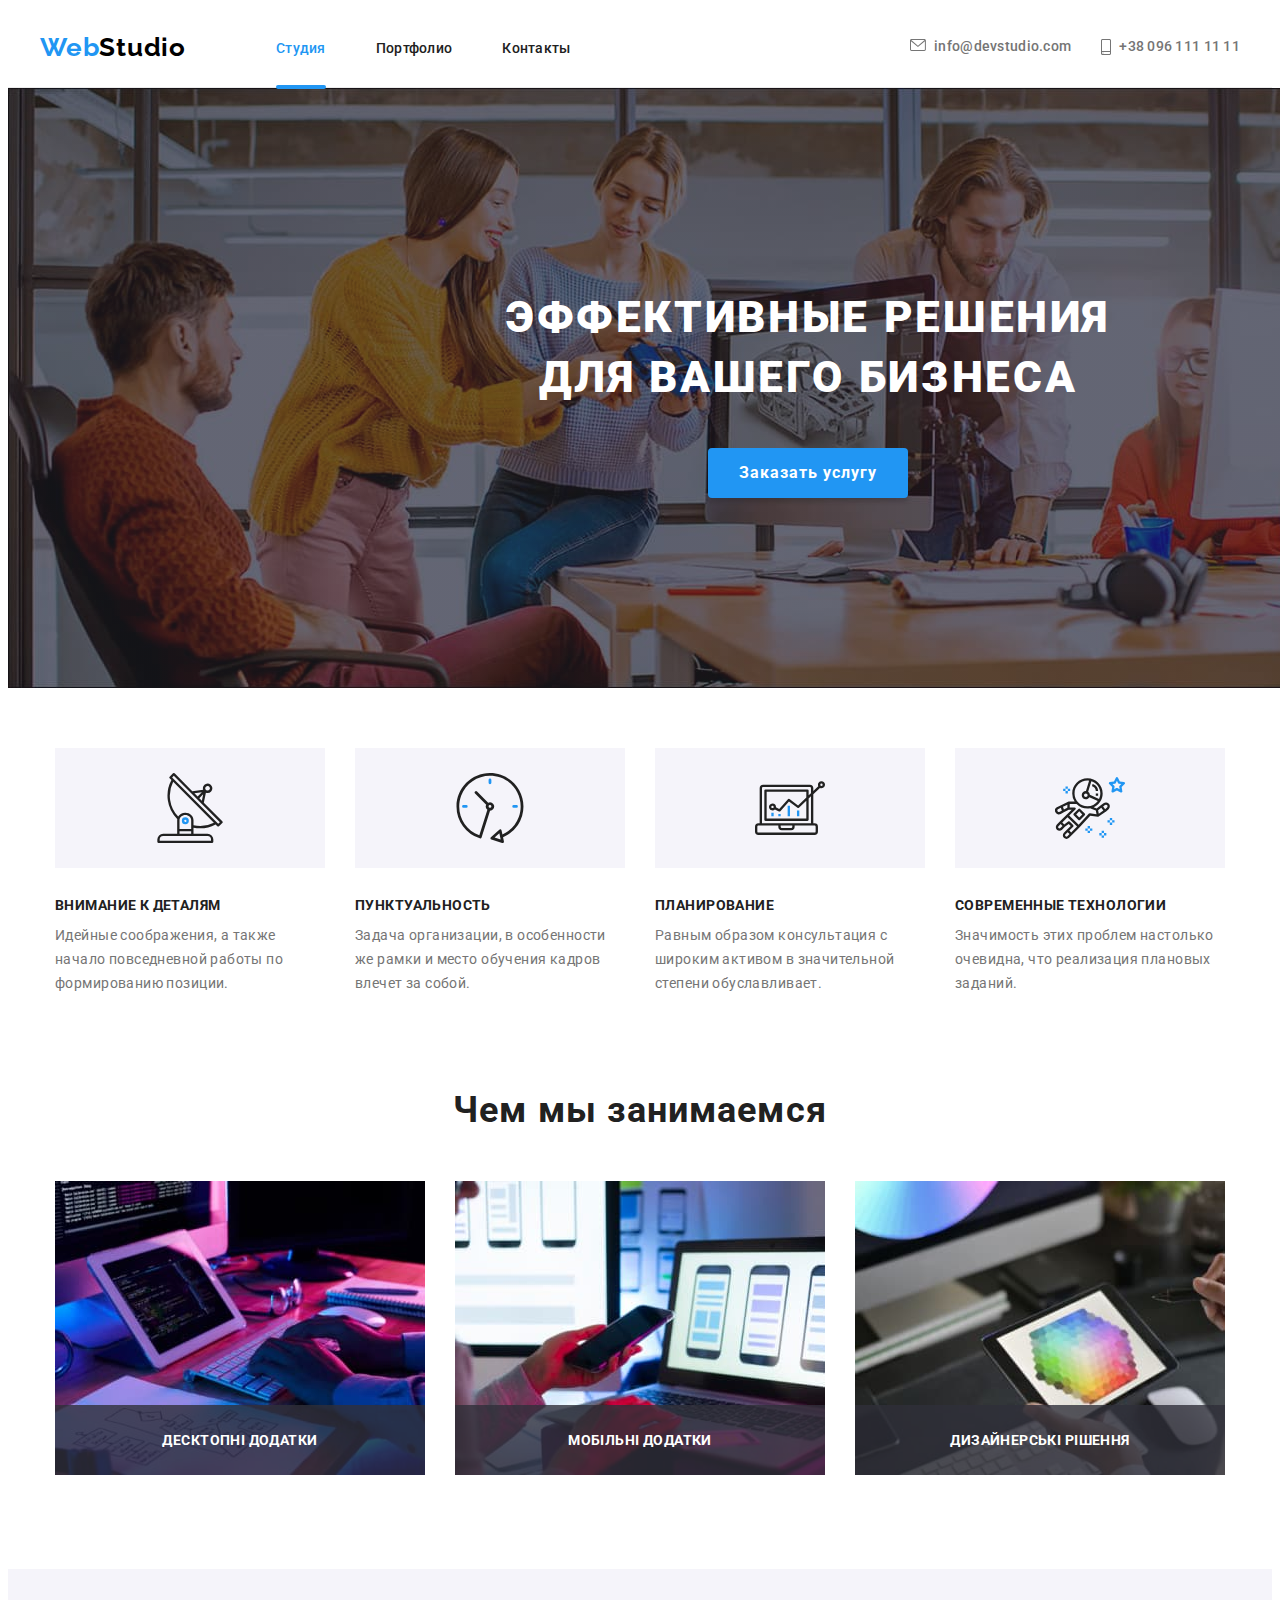
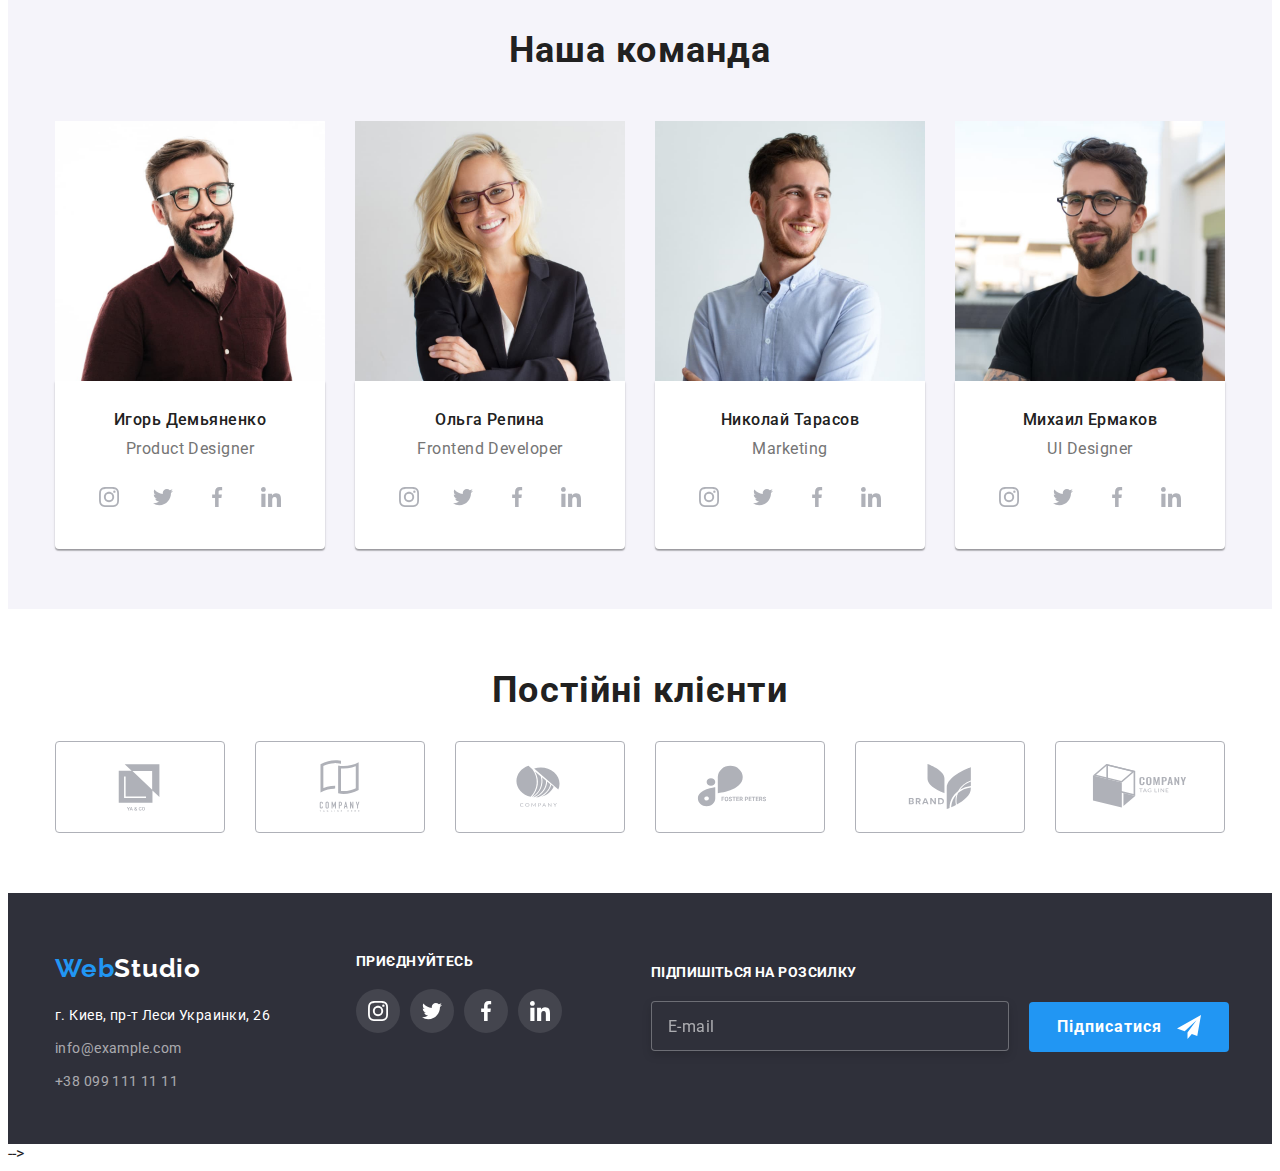
==== commit ec7b0879: "dz-8gotovo" ====
--- a/index.html
+++ b/index.html
@@ -48,41 +48,43 @@
                 </button>
             </div>
             <div class="mob-menu is-hidden" data-menu>
-                <button type="button" class="close-menu border" data-close-menu>
-                    <svg class="mob-menu-svg" width="30" height="30">
-                        <use href="./img/symbol-defs.svg#icon-close"></use>
-                    </svg>
-                </button>
-                <nav>
-                    <ul class="mob-nav list">
-                        <li class="mob-nav__list"><a href="./index.html" class="mob-nav__link item">Студия</a></li>
-                        <li class="mob-nav__list"><a href="./portfolio.html" class="mob-nav__link item">Портфолио</a></li>
-                        <li class="mob-nav__list"><a href="" class="mob-nav__link item">Контакты</a></li>
-                    </ul>
-                </nav>
-                <div class="mob-contact">
-                    <a href="tel:+380961111111" class="mob-contact__tel item">
-                        +380961111111
-                    </a>
-                    <a href="mailto:info@devstudio.com" class="mob-contact__mail item">
-                        info@devstudio.com
-                    </a>
-                </div>
-                <div class="mob-soc">
-                    <ul class="mob-soc__ul">
-                        <li class="mob-soc__list list">
-                            <button type="button" class="mob-soc__item border">Instagram</button>
-                        </li>
-                        <li class="mob-soc__list list">
-                            <button type="button" class="mob-soc__item border">Twitter</button>
-                        </li>
-                        <li class="mob-soc__list list">
-                            <button type="button" class="mob-soc__item border">Facebook</button>
-                        </li>
-                        <li class="mob-soc__list list">
-                            <button type="button" class="mob-soc__item border">LinkedIn</button>
-                        </li>
-                    </ul>    
+                <div class="container">
+                    <button type="button" class="close-menu border" data-close-menu>
+                        <svg class="mob-menu-svg" width="30" height="30">
+                            <use href="./img/symbol-defs.svg#icon-close"></use>
+                        </svg>
+                    </button>
+                    <nav>
+                        <ul class="mob-nav list">
+                            <li class="mob-nav__list"><a href="./index.html" class="mob-nav__link item">Студия</a></li>
+                            <li class="mob-nav__list"><a href="./portfolio.html" class="mob-nav__link item">Портфолио</a></li>
+                            <li class="mob-nav__list"><a href="" class="mob-nav__link item">Контакты</a></li>
+                        </ul>
+                    </nav>
+                    <div class="mob-contact">
+                        <a href="tel:+380961111111" class="mob-contact__tel item">
+                            +380961111111
+                        </a>
+                        <a href="mailto:info@devstudio.com" class="mob-contact__mail item">
+                            info@devstudio.com
+                        </a>
+                    </div>
+                    <div class="mob-soc">
+                        <ul class="mob-soc__ul">
+                            <li class="mob-soc__list list">
+                                <button type="button" class="mob-soc__item border">Instagram</button>
+                            </li>
+                            <li class="mob-soc__list list">
+                                <button type="button" class="mob-soc__item border">Twitter</button>
+                            </li>
+                            <li class="mob-soc__list list">
+                                <button type="button" class="mob-soc__item border">Facebook</button>
+                            </li>
+                            <li class="mob-soc__list list">
+                                <button type="button" class="mob-soc__item border">LinkedIn</button>
+                            </li>
+                        </ul>    
+                    </div>
                 </div>
             </div>
         </header>
@@ -539,7 +541,7 @@
                                     <svg class="check-svg" width="16" height="15">
                                         <use href="./img/symbol-defs.svg#icon-check"></use>
                                     </svg>
-                                </span> Погоджуюся з розсилкою та приймаю<a class="contract-term"> Умови договору</a>
+                                </span> <p class="contract-text">Погоджуюся з розсилкою та приймаю</p><a class="contract-term"> Умови договору</a>
                             </label>
                         </div>
                         <button type="submit" class="modal-btn border">Відправити</button>
--- a/css/main.min.css
+++ b/css/main.min.css
@@ -1 +1 @@
-:root{--main-color-text: #757575;--typical-lh: 1.19;--main-nav-lh: 1.14;--typical-link-lh: 1.71;--icon-color-svg: #2196F3}.visually-hidden{position:absolute;white-space:nowrap;width:1px;height:1px;overflow:hidden;border:0;padding:0;clip:rect(0 0 0 0);-webkit-clip-path:inset(50%);clip-path:inset(50%);margin:-1px}.list{list-style:none}.item{text-decoration:none}.border{border:none}body{font-family:"Roboto",sans-serif;color:#212121}p,h1,h2,h3,h4,h5,h6{margin:0}button{cursor:pointer}ul{margin:0;padding:0}*{-webkit-box-sizing:border-box;box-sizing:border-box}img{display:block;width:100%;max-width:100%;height:auto}.container{width:100%;padding:0 15px;margin:0 auto}@media screen and (min-width: 480px){.container{width:480px}}@media screen and (min-width: 768px){.container{width:768px}}@media screen and (min-width: 1200px){.container{width:1200px}}.backdrop{position:fixed;top:0;width:100%;height:100%;background-color:rgba(0,0,0,.2);-webkit-transition:opacity 1250ms cubic-bezier(0.4, 0, 0.2, 1),visibility 1250ms cubic-bezier(0.4, 0, 0.2, 1);transition:opacity 1250ms cubic-bezier(0.4, 0, 0.2, 1),visibility 1250ms cubic-bezier(0.4, 0, 0.2, 1)}.backdrop.is-hidden .modal{-webkit-transform:translate(-50%, -50%) scale(0) rotate(-120deg);transform:translate(-50%, -50%) scale(0) rotate(-120deg)}.modal{position:absolute;width:528px;min-height:581px;left:50%;top:50%;-webkit-transform:translate(-50%, -50%) scale(1) rotate(0);transform:translate(-50%, -50%) scale(1) rotate(0);background:#fff;-webkit-box-shadow:0px 1px 3px rgba(0,0,0,.12),0px 1px 1px rgba(0,0,0,.14),0px 2px 1px rgba(0,0,0,.2);box-shadow:0px 1px 3px rgba(0,0,0,.12),0px 1px 1px rgba(0,0,0,.14),0px 2px 1px rgba(0,0,0,.2);border-radius:4px;-webkit-transition-duration:1250ms;transition-duration:1250ms;-webkit-transition-timing-function:cubic-bezier(0.4, 0, 0.2, 1);transition-timing-function:cubic-bezier(0.4, 0, 0.2, 1)}.modal-close{position:absolute;right:10px;top:10px}.modal-close .close{display:-webkit-box;display:-ms-flexbox;display:flex;width:30px;height:30px;border:1px solid rgba(0,0,0,.1);-webkit-box-align:center;-ms-flex-align:center;align-items:center;-webkit-box-pack:center;-ms-flex-pack:center;justify-content:center;border-radius:50%;background-color:#fff;cursor:pointer}.modal-svg{fill:#000}.modal-svg:hover{fill:var(--icon-color-svg)}.is-hidden{opacity:0;visibility:hidden;pointer-events:none}.no-scroll{overflow:hidden}.modal-title{font-style:normal;font-weight:700;font-size:20px;line-height:1.1;text-align:center;letter-spacing:.03em;color:#212121;padding:40px 39px 12px 41px}.modal-section{padding:0 40px}.window__label{font-style:normal;font-weight:400;font-size:12px;line-height:1.1;letter-spacing:.01em;color:#757575;display:block;margin-bottom:4px;margin-top:10px}.window__input-svg{position:relative;width:448px;height:40px;color:#2196f3}.window__input{width:100%;height:40px;border:1px solid rgba(33,33,33,.2);border-radius:4px;margin-bottom:10px;padding-left:42px}.window__svg{position:absolute;left:12px;top:50%;-webkit-transform:translateY(-50%);transform:translateY(-50%)}.modal-label-area{font-style:normal;font-weight:400;font-size:12px;line-height:1.1;letter-spacing:.01em;color:#757575;display:block;margin-bottom:4px;margin-top:10px}.window__input:focus+.window__svg{fill:currentColor}.window__input:focus{border:1px solid #2196f3}.modal-area-com{height:120px;width:100%;border:1px solid rgba(33,33,33,.2);border-radius:4px;resize:none;padding:12px 16px}.modal-area-com:focus{border:1px solid #2196f3}.modal-area-com::-webkit-input-placeholder{font-style:normal;font-weight:400;font-size:12px;line-height:1.1;letter-spacing:.01em;color:rgba(117,117,117,.5)}.modal-area-com::-moz-placeholder{font-style:normal;font-weight:400;font-size:12px;line-height:1.1;letter-spacing:.01em;color:rgba(117,117,117,.5)}.modal-area-com:-ms-input-placeholder{font-style:normal;font-weight:400;font-size:12px;line-height:1.1;letter-spacing:.01em;color:rgba(117,117,117,.5)}.modal-area-com::-ms-input-placeholder{font-style:normal;font-weight:400;font-size:12px;line-height:1.1;letter-spacing:.01em;color:rgba(117,117,117,.5)}.modal-area-com::placeholder{font-style:normal;font-weight:400;font-size:12px;line-height:1.1;letter-spacing:.01em;color:rgba(117,117,117,.5)}.check-box{margin-top:20px}.check-box .label-check{font-weight:400;font-size:14px;line-height:1.7;letter-spacing:.03em;color:#757575;display:-webkit-box;display:-ms-flexbox;display:flex;-webkit-box-align:center;-ms-flex-align:center;align-items:center;-webkit-box-pack:center;-ms-flex-pack:center;justify-content:center}.label-check span{width:16px;height:15px;border:1px solid #212121;border-radius:2.5px;margin-right:7px;display:-webkit-box;display:-ms-flexbox;display:flex;-webkit-box-align:center;-ms-flex-align:center;align-items:center;-webkit-box-pack:center;-ms-flex-pack:center;justify-content:center;-webkit-transition-duration:background-color 250ms;transition-duration:background-color 250ms;-webkit-transition-timing-function:cubic-bezier(0.4, 0, 0.2, 1);transition-timing-function:cubic-bezier(0.4, 0, 0.2, 1)}.check-svg{fill:#fff}.contract-term{font-style:normal;font-weight:400;font-size:14px;line-height:1.7;letter-spacing:.03em;-webkit-text-decoration-line:underline;text-decoration-line:underline;color:var(--icon-color-svg);margin-left:4px}.input-check:checked+.label-check span{background-color:var(--icon-color-svg);border-color:var(--icon-color-svg)}.input-check:focus+.label-check span{border-color:var(--icon-color-svg)}.modal-btn{font-family:"Roboto";font-style:normal;font-weight:700;font-size:16px;line-height:1.8;width:200px;height:50px;display:-webkit-box;display:-ms-flexbox;display:flex;-webkit-box-align:center;-ms-flex-align:center;align-items:center;-webkit-box-pack:center;-ms-flex-pack:center;justify-content:center;text-align:center;letter-spacing:.06em;color:#fff;background-color:var(--icon-color-svg);-webkit-box-shadow:0px 4px 4px rgba(0,0,0,.15);box-shadow:0px 4px 4px rgba(0,0,0,.15);border-radius:4px;margin:0 auto;margin-top:30px;cursor:pointer}.close-menu{position:absolute;top:10px;right:10px}.mob-menu{position:fixed;background-color:#fff;z-index:10;top:0;left:0;width:100%;height:100%}@media screen and (min-width: 768px){.mob-menu{display:none}}@media screen and (min-width: 1200px){.mob-menu{display:none}}.mob-menu-svg{fill:#000}.mob-menu-svg:hover{fill:var(--icon-color-svg)}.mob-nav{margin-top:48px;margin-left:40px}.mob-nav__list{margin-bottom:36px}.mob-nav__link{font-family:"Roboto";font-style:normal;font-weight:500;font-size:40px;line-height:47px;letter-spacing:.02em;color:#212121}.mob-contact{display:-webkit-box;display:-ms-flexbox;display:flex;-webkit-box-orient:vertical;-webkit-box-direction:normal;-ms-flex-direction:column;flex-direction:column;padding-top:266px;margin-left:40px}.mob-contact__mail{font-family:"Roboto";font-style:normal;font-weight:500;font-size:24px;line-height:28px;letter-spacing:.02em;color:#757575;margin-bottom:64px}.mob-contact__tel{font-family:"Roboto";font-style:normal;font-weight:500;font-size:34px;line-height:40px;letter-spacing:.02em;color:#2196f3;margin-bottom:32px}.mob-soc__ul{display:-webkit-box;display:-ms-flexbox;display:flex;gap:20px;margin-left:40px}@media screen and (min-wight: 320px){.mob-soc__ul{gap:10px}}.mob-soc__item{font-family:"Roboto";font-style:normal;font-weight:500;font-size:18px;line-height:22px;letter-spacing:.02em;color:#2196f3}.header .container{display:-webkit-box;display:-ms-flexbox;display:flex;-webkit-box-pack:justify;-ms-flex-pack:justify;justify-content:space-between;-webkit-box-align:center;-ms-flex-align:center;align-items:center}@media screen and (min-width: 480px){.header .container{padding:16px 10px 16px 15px}}@media screen and (min-width: 768px){.header .container{padding:26px 15px;display:-webkit-box;display:-ms-flexbox;display:flex;-webkit-box-pack:start;-ms-flex-pack:start;justify-content:flex-start;gap:60px}}@media screen and (min-width: 1200px){.header .container{display:-webkit-box;display:-ms-flexbox;display:flex;-webkit-box-pack:center;-ms-flex-pack:center;justify-content:center;padding:24px 0;gap:90px}}.header{border-bottom:1px solid #ececec}.logo-h{display:-webkit-box;display:-ms-flexbox;display:flex}.logo-h__blue{font-family:"Raleway";font-weight:700;font-size:26px;line-height:var(--typical-lh);letter-spacing:.03em;color:#2196f3}.logo-h__black{font-family:"Raleway";font-weight:700;font-size:26px;line-height:var(--typical-lh);letter-spacing:.03em;color:#000}@media screen and (min-width: 768px){.open-menu{display:none}}@media screen and (min-width: 1200px){.open-menu{display:none}}.open-menu__svg{width:40px;height:40px}@media screen and (min-wight: 320px){.open-menu__svg{margin-top:10px;margin-right:10px}}.navigation{display:none}@media screen and (min-width: 768px){.navigation{display:contents;display:-webkit-box;display:-ms-flexbox;display:flex;-webkit-column-gap:50px;-moz-column-gap:50px;column-gap:50px}.navigation__link{font-style:normal;font-weight:500;font-size:14px;line-height:var(--main-nav-lh);letter-spacing:.02em;color:#212121;position:relative;-webkit-transition-duration:250ms;transition-duration:250ms;-webkit-transition-timing-function:cubic-bezier(0.4, 0, 0.2, 1);transition-timing-function:cubic-bezier(0.4, 0, 0.2, 1)}}@media screen and (min-wight: 768px){.navigation__link{font-style:normal;font-weight:500;font-size:14px;line-height:var(--main-nav-lh);letter-spacing:.02em;color:#212121;position:relative;-webkit-transition-duration:250ms;transition-duration:250ms;-webkit-transition-timing-function:cubic-bezier(0.4, 0, 0.2, 1);transition-timing-function:cubic-bezier(0.4, 0, 0.2, 1)}}.contact{display:none}@media screen and (min-width: 768px){.contact{display:contents;display:-webkit-box;display:-ms-flexbox;display:flex;-webkit-box-orient:vertical;-webkit-box-direction:normal;-ms-flex-direction:column;flex-direction:column;gap:10px}.contact__mail{font-family:"Roboto";font-weight:500;font-size:14px;line-height:1.14;letter-spacing:.02em;color:#757575;-webkit-transition-duration:250ms;transition-duration:250ms;-webkit-transition-timing-function:cubic-bezier(0.4, 0, 0.2, 1);transition-timing-function:cubic-bezier(0.4, 0, 0.2, 1);display:-webkit-box;display:-ms-flexbox;display:flex}.contact__mail-svg{max-width:16px;max-height:12px;margin-right:8px;fill:currentColor;-webkit-transition-duration:250ms;transition-duration:250ms;-webkit-transition-timing-function:cubic-bezier(0.4, 0, 0.2, 1);transition-timing-function:cubic-bezier(0.4, 0, 0.2, 1)}.contact__mail-svg:hover,.contact__mail-svg:focus{fill:currentColor}}@media screen and (min-width: 1200px){.contact{display:contents;display:-webkit-box;display:-ms-flexbox;display:flex;-webkit-box-orient:horizontal;-webkit-box-direction:normal;-ms-flex-direction:row;flex-direction:row;gap:30px;margin-left:auto}}@media screen and (min-width: 768px){.contact__tel{font-family:"Roboto";font-weight:500;font-size:14px;line-height:1.14;letter-spacing:.02em;color:#757575;-webkit-transition-duration:250ms;transition-duration:250ms;-webkit-transition-timing-function:cubic-bezier(0.4, 0, 0.2, 1);transition-timing-function:cubic-bezier(0.4, 0, 0.2, 1);display:-webkit-box;display:-ms-flexbox;display:flex}.contact__tel-svg{max-width:10px;max-height:16px;margin-right:8px;fill:currentColor;-webkit-transition-duration:250ms;transition-duration:250ms;-webkit-transition-timing-function:cubic-bezier(0.4, 0, 0.2, 1);transition-timing-function:cubic-bezier(0.4, 0, 0.2, 1)}.contact__tel-svg:hover,.contact__tel-svg:focus{fill:currentColor}}.emphasize{color:#2196f3}.navigation__link.emphasize::after{content:"";display:block;width:100%;height:4px;background-color:#2196f3;border-radius:2px;position:absolute;bottom:-33px;left:0}@media screen and (min-width: 1200px){.contact__mail:hover,.contact__tel:hover,.navigation__link:hover{color:#2196f3}}@media screen and (min-width: 1200px){.contact__mail:focus,.contact__tel:focus,.navigation__link:focus{color:#2196f3}}.hero{background-image:-webkit-gradient(linear, left top, left bottom, from(rgba(47, 48, 58, 0.4)), to(rgba(47, 48, 58, 0.4))),url(../img/mob-header-x1.jpg);background-image:linear-gradient(rgba(47, 48, 58, 0.4), rgba(47, 48, 58, 0.4)),url(../img/mob-header-x1.jpg);min-width:320px;height:240px;background-size:cover;background-position:center;background-repeat:no-repeat;margin:0 auto}@media screen and (min-width: 480px){.hero{background-image:-webkit-gradient(linear, left top, left bottom, from(rgba(47, 48, 58, 0.4)), to(rgba(47, 48, 58, 0.4))),url(../img/mob-header-x1.jpg);background-image:linear-gradient(rgba(47, 48, 58, 0.4), rgba(47, 48, 58, 0.4)),url(../img/mob-header-x1.jpg);min-width:480px;min-height:400px;background-size:cover;background-position:center;background-repeat:no-repeat;margin:0 auto}}@media screen and (min-width: 768px){.hero{background-image:-webkit-gradient(linear, left top, left bottom, from(rgba(47, 48, 58, 0.4)), to(rgba(47, 48, 58, 0.4))),url(../img/table-header-x1.jpg);background-image:linear-gradient(rgba(47, 48, 58, 0.4), rgba(47, 48, 58, 0.4)),url(../img/table-header-x1.jpg);min-width:768px;min-height:400px;background-size:cover;background-position:center;background-repeat:no-repeat;margin:0 auto}}@media screen and (min-width: 1200px){.hero{background-image:-webkit-gradient(linear, left top, left bottom, from(rgba(47, 48, 58, 0.4)), to(rgba(47, 48, 58, 0.4))),url(../img/fon.jpg);background-image:linear-gradient(rgba(47, 48, 58, 0.4), rgba(47, 48, 58, 0.4)),url(../img/fon.jpg);width:1600px;height:600px;background-size:cover;background-position:center;background-repeat:no-repeat;margin:0 auto}}.hero .container{padding:50px 60px 198px}@media screen and (min-width: 480px){.hero .container{padding:118px 60px 198px}}@media screen and (min-width: 768px){.hero .container{padding:118px 204px 198px}}@media screen and (min-width: 1200px){.hero .container{padding:200px 0 200px}}.hero__box{margin:0 auto}.hero__title{font-weight:900;font-size:16px;line-height:1.7;letter-spacing:.06em;text-transform:uppercase;color:#fff;text-align:center;max-width:650px;height:120px;margin:0 auto}@media screen and (min-width: 480px){.hero__title{font-weight:900;font-size:26px;line-height:1.7;text-align:center;letter-spacing:.06em;text-transform:uppercase;color:#fff}}@media screen and (min-width: 1200px){.hero__title{font-weight:900;font-size:44px;line-height:1.36;text-align:center;letter-spacing:.06em;text-transform:uppercase;color:#fff}}.hero__btn{font-family:"Roboto";font-weight:700;font-size:14px;line-height:1.7;letter-spacing:.06em;color:#fff;background-color:var(--icon-color-svg);min-width:185px;min-height:40px;display:block;margin:0 auto;-webkit-box-shadow:0px 4px 4px rgba(0,0,0,.15);box-shadow:0px 4px 4px rgba(0,0,0,.15);border-radius:4px}@media screen and (min-width: 480px){.hero__btn{font-family:"Roboto";font-style:normal;font-weight:700;font-size:16px;line-height:1.87;display:-webkit-box;display:-ms-flexbox;display:flex;-webkit-box-align:center;-ms-flex-align:center;align-items:center;text-align:center;letter-spacing:.06em;color:#fff;width:200px;height:50px;display:block;margin:0 auto;-webkit-box-shadow:0px 4px 4px rgba(0,0,0,.15);box-shadow:0px 4px 4px rgba(0,0,0,.15);border-radius:4px}}@media screen and (min-width: 1200px){.hero__btn{margin-top:40px}}.benefits{padding-top:94px}@media screen and (min-width: 1200px){.benefits{padding-bottom:94px}}@media screen and (min-width: 320px){.privilege{display:-webkit-box;display:-ms-flexbox;display:flex;gap:30px;-ms-flex-wrap:wrap;flex-wrap:wrap;-webkit-box-align:center;-ms-flex-align:center;align-items:center;-webkit-box-pack:center;-ms-flex-pack:center;justify-content:center}}@media screen and (min-width: 480px){.privilege{display:-webkit-box;display:-ms-flexbox;display:flex;gap:30px;-webkit-box-orient:vertical;-webkit-box-direction:normal;-ms-flex-direction:column;flex-direction:column;-ms-flex-line-pack:center;align-content:center;-webkit-box-align:center;-ms-flex-align:center;align-items:center;-webkit-box-pack:center;-ms-flex-pack:center;justify-content:center}}@media screen and (min-width: 768px){.privilege{display:-webkit-box;display:-ms-flexbox;display:flex;-webkit-box-orient:horizontal;-webkit-box-direction:normal;-ms-flex-direction:row;flex-direction:row}}@media screen and (min-width: 1200px){.privilege{display:-webkit-box;display:-ms-flexbox;display:flex;gap:30px;-webkit-box-pack:center;-ms-flex-pack:center;justify-content:center;-webkit-box-align:center;-ms-flex-align:center;align-items:center}}.privilege__list{width:100%;min-height:101px}@media screen and (min-width: 480px){.privilege__list{width:450px}}@media screen and (min-width: 768px){.privilege__list{width:354px}}@media screen and (min-width: 1200px){.privilege__list{width:270px}}.privilege__subtitle{font-weight:700;font-size:14px;line-height:1.14;letter-spacing:.03em;text-transform:uppercase;text-align:center;color:#212121;margin-bottom:10px}.privilege__desc{font-size:14px;line-height:1.71;letter-spacing:.03em;color:var(--main-color-text);min-width:270px}@media screen and (min-width: 1200px){.privilege__desc{width:270px}}.privilege__svg{margin-bottom:30px;display:-webkit-box;display:-ms-flexbox;display:flex;height:120px;-webkit-box-pack:center;-ms-flex-pack:center;justify-content:center;-webkit-box-align:center;-ms-flex-align:center;align-items:center;background-color:#f5f4fa}.privilege__icon{width:70px;height:70px;display:block}@media screen and (min-width: 320px){.our-work{display:none}}@media screen and (min-width: 480px){.our-work{display:none}}@media screen and (min-width: 768px){.our-work{display:none}}@media screen and (min-width: 1200px){.our-work{display:contents}}.our-work .work__title{font-weight:700;font-size:36px;line-height:1.16;text-align:center;letter-spacing:.03em;color:#212121;margin-bottom:50px}.our-work .work{display:-webkit-box;display:-ms-flexbox;display:flex;gap:30px}.our-work .work__slap{position:relative}.our-work .work__text{position:absolute;top:76%;left:0;width:370px;height:70px;padding-top:27px;font-family:"Roboto";font-style:normal;font-weight:700;font-size:14px;line-height:16px;text-align:center;letter-spacing:.03em;text-transform:uppercase;color:#fff;background-color:rgba(47,48,58,.8)}.section-d{padding-top:94px;padding-bottom:94px;background-color:#f5f4fa}@media screen and (min-width: 1200px){.section-d{padding-top:188px}}.section-d-heading{font-weight:700;font-size:28px;line-height:33px;text-align:center;letter-spacing:.03em;color:#212121;margin-bottom:50px}.section-d-text{display:-webkit-box;display:-ms-flexbox;display:flex;-ms-flex-wrap:wrap;flex-wrap:wrap;gap:30px}.section-d-li{width:100%}@media screen and (min-width: 768px){.section-d-li{width:calc((100% - 30px)/2)}}@media screen and (min-width: 1200px){.section-d-li{width:calc((100% - 90px)/4)}}.section-d-seb-div{padding-top:30px;padding-bottom:30px;text-align:center;background-color:#fff;-webkit-box-shadow:0px 1px 3px rgba(0,0,0,.12),0px 1px 1px rgba(0,0,0,.14),0px 2px 1px rgba(0,0,0,.2);box-shadow:0px 1px 3px rgba(0,0,0,.12),0px 1px 1px rgba(0,0,0,.14),0px 2px 1px rgba(0,0,0,.2);border-radius:0px 0px 4px 4px}.section-d-subtitle{font-weight:500;font-size:16px;line-height:1.18;letter-spacing:.03em;color:#212121;margin-bottom:10px}.section-d-desc{font-size:16px;line-height:1.18;letter-spacing:.03em;color:var(--main-color-text);margin-bottom:16px}.section-d-soc{display:-webkit-box;display:-ms-flexbox;display:flex;-webkit-box-pack:center;-ms-flex-pack:center;justify-content:center;gap:10px}.section-d-soc-link{width:44px;height:44px;border-radius:50%;display:-webkit-box;display:-ms-flexbox;display:flex;-webkit-box-align:center;-ms-flex-align:center;align-items:center;-webkit-box-pack:center;-ms-flex-pack:center;justify-content:center;-webkit-transition-duration:250ms;transition-duration:250ms;-webkit-transition-timing-function:cubic-bezier(0.4, 0, 0.2, 1);transition-timing-function:cubic-bezier(0.4, 0, 0.2, 1)}.section-d-soc-link:hover,.section-d-soc-link:focus{background-color:var(--icon-color-svg)}.section-d-soc-link:hover .section-d-soc-icon,.section-d-soc-link:focus .section-d-soc-icon{fill:#fff}.section-d-soc-icon{fill:#afb1b8;-webkit-transition-duration:250ms;transition-duration:250ms;-webkit-transition-timing-function:cubic-bezier(0.4, 0, 0.2, 1);transition-timing-function:cubic-bezier(0.4, 0, 0.2, 1)}.clients{padding-top:94px;padding-bottom:94px}.clients .clients-head{font-style:normal;font-weight:700;font-size:28px;line-height:33px;text-align:center;letter-spacing:.03em;color:#212121;margin-bottom:30px}.clients-soc{display:-webkit-box;display:-ms-flexbox;display:flex;gap:30px;-ms-flex-wrap:wrap;flex-wrap:wrap}.clients-soc-item{width:210px}@media screen and (min-width: 320px){.clients-soc-item{width:calc((100% - 30px)/2)}}@media screen and (min-width: 480px){.clients-soc-item{width:calc((100% - 30px)/2)}}@media screen and (min-width: 768px){.clients-soc-item{width:calc((100% - 60px)/3)}}@media screen and (min-width: 1200px){.clients-soc-item{width:calc((100% - 150px)/6)}}.clients-soc-link{display:-webkit-box;display:-ms-flexbox;display:flex;-webkit-box-sizing:border-box;box-sizing:border-box;border-radius:4px;border:1px solid #afb1b8;-webkit-box-pack:center;-ms-flex-pack:center;justify-content:center;-webkit-box-align:center;-ms-flex-align:center;align-items:center;color:#afb1b8;-webkit-transition-duration:250ms;transition-duration:250ms;-webkit-transition-timing-function:cubic-bezier(0.4, 0, 0.2, 1);transition-timing-function:cubic-bezier(0.4, 0, 0.2, 1)}.clients-soc-link:hover,.clients-soc-link:focus{color:var(--icon-color-svg);border:1px solid var(--icon-color-svg)}.clients-soc-link .clients-soc-icon{fill:currentColor}@media screen and (min-width: 480px){.clients-soc-link{width:210px;height:92px}}@media screen and (min-width: 768px){.clients-soc-link{width:226px;height:92px}}@media screen and (min-width: 1200px){.clients-soc-link{width:170px;height:92px}}.btn-title{font-family:"Roboto";font-weight:500;font-size:16px;line-height:1.62;letter-spacing:.03em;color:#212121;border-radius:4px;padding:6px 22px;-webkit-transition-duration:250ms;transition-duration:250ms;-webkit-transition-timing-function:cubic-bezier(0.4, 0, 0.2, 1);transition-timing-function:cubic-bezier(0.4, 0, 0.2, 1)}.btn-title:focus,.btn-title:hover{background:#2196f3;color:#fff;-webkit-box-shadow:0px 3px 1px rgba(0,0,0,.1),0px 1px 2px rgba(0,0,0,.08),0px 2px 2px rgba(0,0,0,.12);box-shadow:0px 3px 1px rgba(0,0,0,.1),0px 1px 2px rgba(0,0,0,.08),0px 2px 2px rgba(0,0,0,.12)}.section-img{padding-top:94px;padding-bottom:94px}.section-img .section-nav-text{display:-webkit-box;display:-ms-flexbox;display:flex;-ms-flex-wrap:wrap;flex-wrap:wrap;gap:8px;margin-bottom:50px;-webkit-box-pack:center;-ms-flex-pack:center;justify-content:center}@media screen and (min-width: 768px){.section-img .section-nav-text{display:-webkit-box;display:-ms-flexbox;display:flex;-webkit-box-orient:horizontal;-webkit-box-direction:normal;-ms-flex-direction:row;flex-direction:row}}.section-img .section-img-text{display:-webkit-box;display:-ms-flexbox;display:flex;-ms-flex-wrap:wrap;flex-wrap:wrap;gap:27px}.section-img .section-img-text .portfolio-hover{border:1px solid #eee;-webkit-transition-duration:250ms;transition-duration:250ms;-webkit-transition-timing-function:cubic-bezier(0.4, 0, 0.2, 1);transition-timing-function:cubic-bezier(0.4, 0, 0.2, 1)}@media screen and (min-width: 768px){.section-img .section-img-text .portfolio-hover{width:calc((100% - 30px)/2)}}@media screen and (min-width: 1200px){.section-img .section-img-text .portfolio-hover{width:calc((100% - 60px)/3)}}.section-img .section-img-text .portfolio-hover:hover{border:1px solid #eee;-webkit-box-shadow:0px 1px 1px rgba(0,0,0,.12),0px 4px 4px rgba(0,0,0,.06),1px 4px 6px rgba(0,0,0,.16);box-shadow:0px 1px 1px rgba(0,0,0,.12),0px 4px 4px rgba(0,0,0,.06),1px 4px 6px rgba(0,0,0,.16)}.section-img .section-img-text .portfolio-hover:hover .hover-slap{-webkit-transform:translateY(0%);transform:translateY(0%)}.portfolio-slap{position:relative;overflow:hidden}.portfolio-slap .hover-slap{position:absolute;top:0;left:0;font-family:"Roboto";font-style:normal;font-size:18px;line-height:28px;letter-spacing:.03em;color:#fff;background-color:rgba(33,150,243,.9);padding:63px 24px;height:100%;-webkit-transform:translateY(100%);transform:translateY(100%);-webkit-transition-duration:250ms;transition-duration:250ms;-webkit-transition-timing-function:cubic-bezier(0.4, 0, 0.2, 1);transition-timing-function:cubic-bezier(0.4, 0, 0.2, 1);overflow:auto}.section-text-block{padding:20px 24px;border:1px solid #eee}.section-text-block .icon-box{font-weight:700;font-size:18px;line-height:2;letter-spacing:.06em;color:#212121;margin-bottom:4px}.section-text-block .box-p{font-size:16px;line-height:1.87;letter-spacing:.03em;color:var(--main-color-text)}@media screen and (min-width: 1200px){.footer .container{display:-webkit-box;display:-ms-flexbox;display:flex}}.footer{background:#2f303a;padding-top:60px;padding-bottom:60px}@media screen and (min-width: 768px){.footer .footer-p{margin-left:78px}}@media screen and (min-width: 1200px){.footer .footer-p{margin-left:0;display:block;min-width:231px}}@media screen and (min-width: 320px){.logo{display:-webkit-box;display:-ms-flexbox;display:flex;-webkit-box-pack:center;-ms-flex-pack:center;justify-content:center;margin-bottom:20px}}.logo__blue{font-family:"Raleway";font-weight:700;font-size:26px;line-height:var(--typical-lh);letter-spacing:.03em;color:#2196f3}.logo__white{font-family:"Raleway";font-weight:700;font-size:26px;line-height:var(--typical-lh);letter-spacing:.03em;color:#fff}@media screen and (min-width: 320px){.footer-address{display:-webkit-box;display:-ms-flexbox;display:flex;-ms-flex-wrap:wrap;flex-wrap:wrap;-webkit-box-pack:center;-ms-flex-pack:center;justify-content:center}}@media screen and (min-width: 480px){.footer-address{display:-webkit-box;display:-ms-flexbox;display:flex;-webkit-box-orient:vertical;-webkit-box-direction:normal;-ms-flex-direction:column;flex-direction:column;-webkit-box-align:center;-ms-flex-align:center;align-items:center}}.footer-address .footer-link{font-style:normal;font-size:14px;line-height:var(--typical-link-lh);letter-spacing:.03em;color:#fff}@media screen and (min-width: 768px){.tablet{display:-webkit-box;display:-ms-flexbox;display:flex;-webkit-box-align:center;-ms-flex-align:center;align-items:center;-webkit-box-pack:justify;-ms-flex-pack:justify;justify-content:space-between}}@media screen and (min-width: 1200px){.tablet{display:-webkit-box;display:-ms-flexbox;display:flex;-webkit-box-align:center;-ms-flex-align:center;align-items:center;-webkit-box-pack:start;-ms-flex-pack:start;justify-content:flex-start;gap:70px;margin-top:0}}.footer-text .a-mail-a{margin-bottom:9px}.mail{font-family:"Roboto";font-weight:400;font-style:normal;font-size:14px;line-height:1.71;letter-spacing:.03em;color:rgba(255,255,255,.6)}.tel{font-family:"Roboto";font-weight:400;font-style:normal;font-size:14px;line-height:1.71;letter-spacing:.03em;color:rgba(255,255,255,.6)}@media screen and (min-width: 480px){.footer-soc{margin-top:60px}}@media screen and (min-width: 768px){.footer-soc{margin-bottom:102px;margin-right:89px}}.footer-soc .footer-soc-head{display:-webkit-box;display:-ms-flexbox;display:flex;-webkit-box-pack:center;-ms-flex-pack:center;justify-content:center;font-style:normal;font-weight:700;font-size:14px;line-height:16px;letter-spacing:.03em;text-transform:uppercase;color:#fff;margin-top:10px;margin-bottom:20px}.footer-soc .soc-footer{display:-webkit-box;display:-ms-flexbox;display:flex;-webkit-box-pack:center;-ms-flex-pack:center;justify-content:center;gap:10px}.footer-soc .soc-footer .footer-soc-item .footer-soc-link{width:44px;height:44px;border-radius:50%;background-color:rgba(255,255,255,.1);display:-webkit-box;display:-ms-flexbox;display:flex;gap:10px;-webkit-box-align:center;-ms-flex-align:center;align-items:center;-webkit-box-pack:center;-ms-flex-pack:center;justify-content:center;-webkit-transition-duration:250ms;transition-duration:250ms;-webkit-transition-timing-function:cubic-bezier(0.4, 0, 0.2, 1);transition-timing-function:cubic-bezier(0.4, 0, 0.2, 1)}.footer-soc .soc-footer .footer-soc-item .footer-soc-link:hover,.footer-soc .soc-footer .footer-soc-item .footer-soc-link:focus{background-color:var(--icon-color-svg)}.footer-soc .soc-footer .footer-soc-item .footer-soc-link .footer-soc-icon{fill:#fff}@media screen and (min-width: 320px){.mailing{display:-webkit-box;display:-ms-flexbox;display:flex;-ms-flex-wrap:wrap;flex-wrap:wrap;-webkit-box-pack:center;-ms-flex-pack:center;justify-content:center}}@media screen and (min-width: 480px){.mailing{display:-webkit-box;display:-ms-flexbox;display:flex;-ms-flex-wrap:wrap;flex-wrap:wrap;-webkit-box-pack:center;-ms-flex-pack:center;justify-content:center;margin-top:60px}}@media screen and (min-width: 768px){.mailing{display:-webkit-box;display:-ms-flexbox;display:flex;-webkit-box-orient:vertical;-webkit-box-direction:normal;-ms-flex-direction:column;flex-direction:column;-webkit-box-align:center;-ms-flex-align:center;align-items:center}}@media screen and (min-width: 1200px){.mailing{display:-webkit-box;display:-ms-flexbox;display:flex;-webkit-box-pack:center;-ms-flex-pack:center;justify-content:center;-webkit-box-align:start;-ms-flex-align:start;align-items:flex-start;margin-top:0;margin-bottom:32px}}.mailing .footer-mailing{font-weight:700;font-size:14px;line-height:1.14;letter-spacing:.03em;text-transform:uppercase;color:#fff;margin-top:12px;margin-bottom:20px}@media screen and (min-width: 320px){.mailing .mailing-btn-input{display:-webkit-box;display:-ms-flexbox;display:flex;-ms-flex-wrap:wrap;flex-wrap:wrap;gap:20px;-webkit-box-pack:center;-ms-flex-pack:center;justify-content:center}}@media screen and (min-width: 480px){.mailing .mailing-btn-input{display:-webkit-box;display:-ms-flexbox;display:flex;-ms-flex-wrap:wrap;flex-wrap:wrap;gap:20px;-webkit-box-pack:center;-ms-flex-pack:center;justify-content:center}}@media screen and (min-width: 768px){.mailing .mailing-btn-input{display:-webkit-box;display:-ms-flexbox;display:flex;-ms-flex-wrap:wrap;flex-wrap:wrap;gap:20px;-webkit-box-pack:center;-ms-flex-pack:center;justify-content:center}}@media screen and (min-width: 1200px){.mailing .mailing-btn-input{display:-webkit-box;display:-ms-flexbox;display:flex;-webkit-box-align:baseline;-ms-flex-align:baseline;align-items:baseline;-ms-flex-wrap:nowrap;flex-wrap:nowrap}}.mailing .mailing-btn-input .mailing-input{width:100%;height:50px;border:1px solid rgba(255,255,255,.3);-webkit-filter:drop-shadow(0px 4px 4px rgba(0, 0, 0, 0.15));filter:drop-shadow(0px 4px 4px rgba(0, 0, 0, 0.15));border-radius:4px;font-family:"Roboto";font-style:normal;font-size:16px;line-height:20px;background-color:#2f303a;color:#fff;padding-left:16px}@media screen and (min-width: 1200px){.mailing .mailing-btn-input .mailing-input{width:358px;height:50px}}.mailing .mailing-btn-input .mailing-input::-webkit-input-placeholder{font-family:"Roboto";font-style:normal;font-weight:400;font-size:16px;line-height:20px;display:-webkit-box;display:flex;-webkit-box-align:center;align-items:center;letter-spacing:.03em;color:rgba(255,255,255,.6)}.mailing .mailing-btn-input .mailing-input::-moz-placeholder{font-family:"Roboto";font-style:normal;font-weight:400;font-size:16px;line-height:20px;display:flex;align-items:center;letter-spacing:.03em;color:rgba(255,255,255,.6)}.mailing .mailing-btn-input .mailing-input:-ms-input-placeholder{font-family:"Roboto";font-style:normal;font-weight:400;font-size:16px;line-height:20px;display:-ms-flexbox;display:flex;-ms-flex-align:center;align-items:center;letter-spacing:.03em;color:rgba(255,255,255,.6)}.mailing .mailing-btn-input .mailing-input::-ms-input-placeholder{font-family:"Roboto";font-style:normal;font-weight:400;font-size:16px;line-height:20px;display:-ms-flexbox;display:flex;-ms-flex-align:center;align-items:center;letter-spacing:.03em;color:rgba(255,255,255,.6)}.mailing .mailing-btn-input .mailing-input::placeholder{font-family:"Roboto";font-style:normal;font-weight:400;font-size:16px;line-height:20px;display:-webkit-box;display:-ms-flexbox;display:flex;-webkit-box-align:center;-ms-flex-align:center;align-items:center;letter-spacing:.03em;color:rgba(255,255,255,.6)}.mailing-btn{font-family:"Roboto";font-style:normal;font-weight:700;font-size:16px;line-height:30px;position:relative;width:200px;height:50px;background:#2196f3;border-radius:4px;padding-top:10px;padding-bottom:10px;padding-left:28px;display:-webkit-box;display:-ms-flexbox;display:flex;-webkit-box-align:center;-ms-flex-align:center;align-items:center;text-align:center;letter-spacing:.06em;color:#fff}.mailing-btn .button-svg{position:absolute;top:13px;right:28px;fill:#fff}/*# sourceMappingURL=main.min.css.map */+:root{--main-color-text: #757575;--typical-lh: 1.19;--main-nav-lh: 1.14;--typical-link-lh: 1.71;--icon-color-svg: #2196F3}.visually-hidden{position:absolute;white-space:nowrap;width:1px;height:1px;overflow:hidden;border:0;padding:0;clip:rect(0 0 0 0);-webkit-clip-path:inset(50%);clip-path:inset(50%);margin:-1px}.list{list-style:none}.item{text-decoration:none}.border{border:none}body{font-family:"Roboto",sans-serif;color:#212121}p,h1,h2,h3,h4,h5,h6{margin:0}button{cursor:pointer}ul{margin:0;padding:0}*{-webkit-box-sizing:border-box;box-sizing:border-box}img{display:block;width:100%;max-width:100%;height:auto}.container{width:100%;padding:0 15px;margin:0 auto}@media screen and (min-width: 480px){.container{width:480px}}@media screen and (min-width: 768px){.container{width:768px}}@media screen and (min-width: 1200px){.container{width:1200px}}.backdrop{position:fixed;top:0;width:100%;height:100%;background-color:rgba(0,0,0,.2);-webkit-transition:opacity 1250ms cubic-bezier(0.4, 0, 0.2, 1),visibility 1250ms cubic-bezier(0.4, 0, 0.2, 1);transition:opacity 1250ms cubic-bezier(0.4, 0, 0.2, 1),visibility 1250ms cubic-bezier(0.4, 0, 0.2, 1)}.backdrop.is-hidden .modal{-webkit-transform:translate(-50%, -50%) scale(0) rotate(-120deg);transform:translate(-50%, -50%) scale(0) rotate(-120deg)}.modal{position:absolute;left:50%;top:50%;-webkit-transform:translate(-50%, -50%) scale(1) rotate(0);transform:translate(-50%, -50%) scale(1) rotate(0);background:#fff;-webkit-box-shadow:0px 1px 3px rgba(0,0,0,.12),0px 1px 1px rgba(0,0,0,.14),0px 2px 1px rgba(0,0,0,.2);box-shadow:0px 1px 3px rgba(0,0,0,.12),0px 1px 1px rgba(0,0,0,.14),0px 2px 1px rgba(0,0,0,.2);border-radius:4px;-webkit-transition-duration:1250ms;transition-duration:1250ms;-webkit-transition-timing-function:cubic-bezier(0.4, 0, 0.2, 1);transition-timing-function:cubic-bezier(0.4, 0, 0.2, 1)}@media screen and (min-width: 320px){.modal{width:320px;min-height:609px}}@media screen and (min-width: 480px){.modal{min-width:450px;min-height:609px}}@media screen and (min-width: 768px){.modal{width:450px;min-height:609px}}@media screen and (min-width: 1200px){.modal{width:528px;min-height:581px}}.modal-close{position:absolute;right:10px;top:10px}.modal-close .close{display:-webkit-box;display:-ms-flexbox;display:flex;width:30px;height:30px;border:1px solid rgba(0,0,0,.1);-webkit-box-align:center;-ms-flex-align:center;align-items:center;-webkit-box-pack:center;-ms-flex-pack:center;justify-content:center;border-radius:50%;background-color:#fff;cursor:pointer}.modal-svg{fill:#000}.modal-svg:hover{fill:var(--icon-color-svg)}.is-hidden{opacity:0;visibility:hidden;pointer-events:none}.no-scroll{overflow:hidden}.modal-title{font-style:normal;font-weight:700;text-align:center;letter-spacing:.03em;color:#212121;padding:40px 39px 12px 41px}@media screen and (min-width: 320px){.modal-title{font-size:20px;line-height:30px}}@media screen and (min-width: 480px){.modal-title{font-size:20px;line-height:30px}}@media screen and (min-width: 768px){.modal-title{font-size:20px;line-height:30px}}@media screen and (min-width: 1200px){.modal-title{font-size:20px;line-height:1.1}}@media screen and (min-width: 320px){.modal-section{padding:0 30px}}@media screen and (min-width: 480px){.modal-section{padding:0 40px}}.window__label{font-style:normal;font-weight:400;font-size:12px;line-height:1.1;letter-spacing:.01em;color:#757575;display:block;margin-bottom:4px;margin-top:10px}.window__input-svg{position:relative;width:448px;height:40px;color:#2196f3}.window__input{height:40px;border:1px solid rgba(33,33,33,.2);border-radius:4px;margin-bottom:10px;padding-left:42px}@media screen and (min-width: 320px){.window__input{min-width:260px}}@media screen and (min-width: 480px){.window__input{min-width:370px}}@media screen and (min-width: 1200px){.window__input{min-width:448px}}.window__svg{position:absolute;left:12px;top:50%;-webkit-transform:translateY(-50%);transform:translateY(-50%)}.modal-label-area{font-style:normal;font-weight:400;font-size:12px;line-height:1.1;letter-spacing:.01em;color:#757575;display:block;margin-bottom:4px;margin-top:10px}.window__input:focus+.window__svg{fill:currentColor}.window__input:focus{border:1px solid #2196f3}.modal-area-com{height:120px;width:100%;border:1px solid rgba(33,33,33,.2);border-radius:4px;resize:none;padding:12px 16px}.modal-area-com:focus{border:1px solid #2196f3}.modal-area-com::-webkit-input-placeholder{font-style:normal;font-weight:400;font-size:12px;line-height:1.1;letter-spacing:.01em;color:rgba(117,117,117,.5)}.modal-area-com::-moz-placeholder{font-style:normal;font-weight:400;font-size:12px;line-height:1.1;letter-spacing:.01em;color:rgba(117,117,117,.5)}.modal-area-com:-ms-input-placeholder{font-style:normal;font-weight:400;font-size:12px;line-height:1.1;letter-spacing:.01em;color:rgba(117,117,117,.5)}.modal-area-com::-ms-input-placeholder{font-style:normal;font-weight:400;font-size:12px;line-height:1.1;letter-spacing:.01em;color:rgba(117,117,117,.5)}.modal-area-com::placeholder{font-style:normal;font-weight:400;font-size:12px;line-height:1.1;letter-spacing:.01em;color:rgba(117,117,117,.5)}.check-box{margin-top:20px}.check-box .label-check{font-weight:400;font-size:14px;line-height:1.7;letter-spacing:.03em;color:#757575;display:-webkit-box;display:-ms-flexbox;display:flex;-webkit-box-align:center;-ms-flex-align:center;align-items:center;-webkit-box-pack:center;-ms-flex-pack:center;justify-content:center}.label-check span{width:16px;height:15px;border:1px solid #212121;border-radius:2.5px;margin-right:7px;display:-webkit-box;display:-ms-flexbox;display:flex;-webkit-box-align:center;-ms-flex-align:center;align-items:center;-webkit-box-pack:center;-ms-flex-pack:center;justify-content:center;-webkit-transition-duration:background-color 250ms;transition-duration:background-color 250ms;-webkit-transition-timing-function:cubic-bezier(0.4, 0, 0.2, 1);transition-timing-function:cubic-bezier(0.4, 0, 0.2, 1)}.check-svg{fill:#fff}.contract-text{font-style:normal;font-weight:400;letter-spacing:.03em;-webkit-text-decoration-line:underline;text-decoration-line:underline}@media screen and (min-width: 320px){.contract-text{font-size:8px;line-height:12px}}@media screen and (min-width: 480px){.contract-text{font-size:12px;line-height:14px}}@media screen and (min-width: 768px){.contract-text{font-size:12px;line-height:14px}}@media screen and (min-width: 1200px){.contract-text{font-style:14px;line-height:1.7}}.contract-term{font-style:normal;font-weight:400;letter-spacing:.03em;-webkit-text-decoration-line:underline;text-decoration-line:underline;color:var(--icon-color-svg);margin-left:4px}@media screen and (min-width: 320px){.contract-term{font-size:8px;line-height:12px}}@media screen and (min-width: 480px){.contract-term{font-size:12px;line-height:14px}}@media screen and (min-width: 768px){.contract-term{font-size:12px;line-height:14px}}@media screen and (min-width: 1200px){.contract-term{font-size:14px;line-height:1.7}}.input-check:checked+.label-check span{background-color:var(--icon-color-svg);border-color:var(--icon-color-svg)}.input-check:focus+.label-check span{border-color:var(--icon-color-svg)}.modal-btn{font-family:"Roboto";font-style:normal;font-weight:700;font-size:16px;line-height:1.8;width:200px;height:50px;display:-webkit-box;display:-ms-flexbox;display:flex;-webkit-box-align:center;-ms-flex-align:center;align-items:center;-webkit-box-pack:center;-ms-flex-pack:center;justify-content:center;text-align:center;letter-spacing:.06em;color:#fff;background-color:var(--icon-color-svg);-webkit-box-shadow:0px 4px 4px rgba(0,0,0,.15);box-shadow:0px 4px 4px rgba(0,0,0,.15);border-radius:4px;margin:0 auto;margin-top:30px;cursor:pointer}.header .container{display:-webkit-box;display:-ms-flexbox;display:flex;-webkit-box-pack:justify;-ms-flex-pack:justify;justify-content:space-between;-webkit-box-align:center;-ms-flex-align:center;align-items:center}@media screen and (min-width: 480px){.header .container{padding:16px 10px 16px 15px}}@media screen and (min-width: 768px){.header .container{padding:26px 15px;display:-webkit-box;display:-ms-flexbox;display:flex;-webkit-box-pack:start;-ms-flex-pack:start;justify-content:flex-start;gap:60px}}@media screen and (min-width: 1200px){.header .container{display:-webkit-box;display:-ms-flexbox;display:flex;-webkit-box-pack:center;-ms-flex-pack:center;justify-content:center;padding:24px 0;gap:90px}}.header{border-bottom:1px solid #ececec}.logo-h{display:-webkit-box;display:-ms-flexbox;display:flex}.logo-h__blue{font-family:"Raleway";font-weight:700;font-size:26px;line-height:var(--typical-lh);letter-spacing:.03em;color:#2196f3}.logo-h__black{font-family:"Raleway";font-weight:700;font-size:26px;line-height:var(--typical-lh);letter-spacing:.03em;color:#000}.open-menu{background-color:#fff}@media screen and (min-width: 768px){.open-menu{display:none}}@media screen and (min-width: 1200px){.open-menu{display:none}}.open-menu__svg{width:40px;height:40px}@media screen and (min-wight: 320px){.open-menu__svg{margin-top:10px;margin-right:10px}}.navigation{display:none}@media screen and (min-width: 768px){.navigation{display:contents;display:-webkit-box;display:-ms-flexbox;display:flex;-webkit-column-gap:50px;-moz-column-gap:50px;column-gap:50px}.navigation__link{font-style:normal;font-weight:500;font-size:14px;line-height:var(--main-nav-lh);letter-spacing:.02em;color:#212121;position:relative;-webkit-transition-duration:250ms;transition-duration:250ms;-webkit-transition-timing-function:cubic-bezier(0.4, 0, 0.2, 1);transition-timing-function:cubic-bezier(0.4, 0, 0.2, 1)}}@media screen and (min-wight: 768px){.navigation__link{font-style:normal;font-weight:500;font-size:14px;line-height:var(--main-nav-lh);letter-spacing:.02em;color:#212121;position:relative;-webkit-transition-duration:250ms;transition-duration:250ms;-webkit-transition-timing-function:cubic-bezier(0.4, 0, 0.2, 1);transition-timing-function:cubic-bezier(0.4, 0, 0.2, 1)}}.contact{display:none}@media screen and (min-width: 768px){.contact{display:contents;display:-webkit-box;display:-ms-flexbox;display:flex;-webkit-box-orient:vertical;-webkit-box-direction:normal;-ms-flex-direction:column;flex-direction:column;gap:10px}.contact__mail{font-family:"Roboto";font-weight:500;font-size:14px;line-height:1.14;letter-spacing:.02em;color:#757575;-webkit-transition-duration:250ms;transition-duration:250ms;-webkit-transition-timing-function:cubic-bezier(0.4, 0, 0.2, 1);transition-timing-function:cubic-bezier(0.4, 0, 0.2, 1);display:-webkit-box;display:-ms-flexbox;display:flex}.contact__mail-svg{max-width:16px;max-height:12px;margin-right:8px;fill:currentColor;-webkit-transition-duration:250ms;transition-duration:250ms;-webkit-transition-timing-function:cubic-bezier(0.4, 0, 0.2, 1);transition-timing-function:cubic-bezier(0.4, 0, 0.2, 1)}.contact__mail-svg:hover,.contact__mail-svg:focus{fill:currentColor}}@media screen and (min-width: 1200px){.contact{display:contents;display:-webkit-box;display:-ms-flexbox;display:flex;-webkit-box-orient:horizontal;-webkit-box-direction:normal;-ms-flex-direction:row;flex-direction:row;gap:30px;margin-left:auto}}@media screen and (min-width: 768px){.contact__tel{font-family:"Roboto";font-weight:500;font-size:14px;line-height:1.14;letter-spacing:.02em;color:#757575;-webkit-transition-duration:250ms;transition-duration:250ms;-webkit-transition-timing-function:cubic-bezier(0.4, 0, 0.2, 1);transition-timing-function:cubic-bezier(0.4, 0, 0.2, 1);display:-webkit-box;display:-ms-flexbox;display:flex}.contact__tel-svg{max-width:10px;max-height:16px;margin-right:8px;fill:currentColor;-webkit-transition-duration:250ms;transition-duration:250ms;-webkit-transition-timing-function:cubic-bezier(0.4, 0, 0.2, 1);transition-timing-function:cubic-bezier(0.4, 0, 0.2, 1)}.contact__tel-svg:hover,.contact__tel-svg:focus{fill:currentColor}}.emphasize{color:#2196f3}.navigation__link.emphasize::after{content:"";display:block;width:100%;height:4px;background-color:#2196f3;border-radius:2px;position:absolute;bottom:-33px;left:0}@media screen and (min-width: 1200px){.contact__mail:hover,.contact__tel:hover,.navigation__link:hover{color:#2196f3}}@media screen and (min-width: 1200px){.contact__mail:focus,.contact__tel:focus,.navigation__link:focus{color:#2196f3}}.close-menu{position:absolute;top:10px;right:10px}.mob-menu .container{height:100%;display:-webkit-box;display:-ms-flexbox;display:flex;-webkit-box-orient:vertical;-webkit-box-direction:normal;-ms-flex-direction:column;flex-direction:column;-webkit-box-align:start;-ms-flex-align:start;align-items:flex-start;-webkit-box-pack:justify;-ms-flex-pack:justify;justify-content:space-between;padding:48px 40px}.mob-menu{position:fixed;background-color:#fff;z-index:10;top:0;left:0;width:100vw;height:100vh}@media screen and (min-width: 768px){.mob-menu{display:none}}@media screen and (min-width: 1200px){.mob-menu{display:none}}.mob-menu-svg{fill:#000}.mob-menu-svg:hover{fill:var(--icon-color-svg)}@media screen and (min-width: 320px){.mob-nav__list{margin-bottom:10px}}@media screen and (min-width: 320px){.mob-nav__link{font-family:"Roboto";font-style:normal;font-weight:400;font-size:28px;line-height:34px;letter-spacing:.02em;color:#212121}}@media screen and (min-width: 480px){.mob-nav__link{font-family:"Roboto";font-style:normal;font-weight:500;font-size:40px;line-height:47px;letter-spacing:.02em;color:#212121}}.mob-contact{display:-webkit-box;display:-ms-flexbox;display:flex;-webkit-box-orient:vertical;-webkit-box-direction:normal;-ms-flex-direction:column;flex-direction:column}@media screen and (min-width: 320px){.mob-contact__mail{font-family:"Roboto";font-style:normal;font-weight:400;font-size:18px;line-height:24px;letter-spacing:.02em;color:#212121}}@media screen and (min-width: 480px){.mob-contact__mail{font-family:"Roboto";font-style:normal;font-weight:500;font-size:24px;line-height:28px;letter-spacing:.02em;color:#757575}}@media screen and (min-width: 320px){.mob-contact__tel{font-family:"Roboto";font-style:normal;font-weight:400;font-size:28px;line-height:34px;letter-spacing:.02em;color:#212121;margin-bottom:16px;color:#2196f3}}@media screen and (min-width: 480px){.mob-contact__tel{font-family:"Roboto";font-style:normal;font-weight:500;font-size:34px;line-height:40px;letter-spacing:.02em;color:#2196f3;margin-bottom:32px}}.mob-soc__ul{display:-webkit-box;display:-ms-flexbox;display:flex}@media screen and (min-wight: 320px){.mob-soc__ul{gap:10px}}@media screen and (min-width: 480px){.mob-soc__ul{gap:20px}}@media screen and (min-width: 320px){.mob-soc__item{font-family:"Roboto";font-style:normal;font-weight:500;font-size:12px;line-height:16px;letter-spacing:.02em;color:#2196f3}}@media screen and (min-width: 480px){.mob-soc__item{font-family:"Roboto";font-style:normal;font-weight:500;font-size:18px;line-height:22px;letter-spacing:.02em;color:#2196f3}}.hero{background-image:-webkit-gradient(linear, left top, left bottom, from(rgba(47, 48, 58, 0.4)), to(rgba(47, 48, 58, 0.4))),url(../img/mob-header-x1.jpg);background-image:linear-gradient(rgba(47, 48, 58, 0.4), rgba(47, 48, 58, 0.4)),url(../img/mob-header-x1.jpg);min-width:320px;height:240px;background-size:cover;background-position:center;background-repeat:no-repeat;margin:0 auto}@media screen and (min-width: 480px){.hero{background-image:-webkit-gradient(linear, left top, left bottom, from(rgba(47, 48, 58, 0.4)), to(rgba(47, 48, 58, 0.4))),url(../img/mob-header-x1.jpg);background-image:linear-gradient(rgba(47, 48, 58, 0.4), rgba(47, 48, 58, 0.4)),url(../img/mob-header-x1.jpg);min-width:480px;min-height:400px;background-size:cover;background-position:center;background-repeat:no-repeat;margin:0 auto}}@media screen and (min-width: 768px){.hero{background-image:-webkit-gradient(linear, left top, left bottom, from(rgba(47, 48, 58, 0.4)), to(rgba(47, 48, 58, 0.4))),url(../img/table-header-x1.jpg);background-image:linear-gradient(rgba(47, 48, 58, 0.4), rgba(47, 48, 58, 0.4)),url(../img/table-header-x1.jpg);min-width:768px;min-height:400px;background-size:cover;background-position:center;background-repeat:no-repeat;margin:0 auto}}@media screen and (min-width: 1200px){.hero{background-image:-webkit-gradient(linear, left top, left bottom, from(rgba(47, 48, 58, 0.4)), to(rgba(47, 48, 58, 0.4))),url(../img/fon.jpg);background-image:linear-gradient(rgba(47, 48, 58, 0.4), rgba(47, 48, 58, 0.4)),url(../img/fon.jpg);width:1600px;height:600px;background-size:cover;background-position:center;background-repeat:no-repeat;margin:0 auto}}.hero .container{padding:50px 60px 198px}@media screen and (min-width: 480px){.hero .container{padding:118px 60px 198px}}@media screen and (min-width: 768px){.hero .container{padding:118px 204px 198px}}@media screen and (min-width: 1200px){.hero .container{padding:200px 0 200px}}.hero__box{margin:0 auto}.hero__title{font-weight:900;font-size:16px;line-height:1.7;letter-spacing:.06em;text-transform:uppercase;color:#fff;text-align:center;max-width:650px;height:120px;margin:0 auto}@media screen and (min-width: 480px){.hero__title{font-weight:900;font-size:26px;line-height:1.7;text-align:center;letter-spacing:.06em;text-transform:uppercase;color:#fff}}@media screen and (min-width: 1200px){.hero__title{font-weight:900;font-size:44px;line-height:1.36;text-align:center;letter-spacing:.06em;text-transform:uppercase;color:#fff}}.hero__btn{font-family:"Roboto";font-weight:700;font-size:14px;line-height:1.7;letter-spacing:.06em;color:#fff;background-color:var(--icon-color-svg);min-width:185px;min-height:40px;display:block;margin:0 auto;-webkit-box-shadow:0px 4px 4px rgba(0,0,0,.15);box-shadow:0px 4px 4px rgba(0,0,0,.15);border-radius:4px}@media screen and (min-width: 480px){.hero__btn{font-family:"Roboto";font-style:normal;font-weight:700;font-size:16px;line-height:1.87;display:-webkit-box;display:-ms-flexbox;display:flex;-webkit-box-align:center;-ms-flex-align:center;align-items:center;text-align:center;letter-spacing:.06em;color:#fff;width:200px;height:50px;display:block;margin:0 auto;-webkit-box-shadow:0px 4px 4px rgba(0,0,0,.15);box-shadow:0px 4px 4px rgba(0,0,0,.15);border-radius:4px}}@media screen and (min-width: 1200px){.hero__btn{margin-top:40px}}.benefits{padding:60px 0}@media screen and (min-width: 1200px){.benefits{padding-bottom:94px}}@media screen and (min-width: 320px){.privilege{display:-webkit-box;display:-ms-flexbox;display:flex;gap:30px;-ms-flex-wrap:wrap;flex-wrap:wrap;-webkit-box-align:center;-ms-flex-align:center;align-items:center;-webkit-box-pack:center;-ms-flex-pack:center;justify-content:center}}@media screen and (min-width: 480px){.privilege{display:-webkit-box;display:-ms-flexbox;display:flex;gap:30px;-webkit-box-orient:vertical;-webkit-box-direction:normal;-ms-flex-direction:column;flex-direction:column;-ms-flex-line-pack:center;align-content:center;-webkit-box-align:center;-ms-flex-align:center;align-items:center;-webkit-box-pack:center;-ms-flex-pack:center;justify-content:center}}@media screen and (min-width: 768px){.privilege{display:-webkit-box;display:-ms-flexbox;display:flex;-webkit-box-orient:horizontal;-webkit-box-direction:normal;-ms-flex-direction:row;flex-direction:row}}@media screen and (min-width: 1200px){.privilege{display:-webkit-box;display:-ms-flexbox;display:flex;gap:30px;-webkit-box-pack:center;-ms-flex-pack:center;justify-content:center;-webkit-box-align:center;-ms-flex-align:center;align-items:center}}.privilege__list{width:100%;min-height:101px}@media screen and (min-width: 480px){.privilege__list{width:450px}}@media screen and (min-width: 768px){.privilege__list{width:354px}}@media screen and (min-width: 1200px){.privilege__list{width:270px}}.privilege__subtitle{font-weight:700;font-size:14px;line-height:1.14;letter-spacing:.03em;text-transform:uppercase;color:#212121;margin-bottom:10px;text-align:center}@media screen and (min-width: 768px){.privilege__subtitle{text-align:left}}.privilege__desc{font-size:14px;line-height:1.71;letter-spacing:.03em;color:var(--main-color-text);min-width:270px}@media screen and (min-width: 1200px){.privilege__desc{width:270px}}.privilege__svg{margin-bottom:30px;display:-webkit-box;display:-ms-flexbox;display:flex;height:120px;-webkit-box-pack:center;-ms-flex-pack:center;justify-content:center;-webkit-box-align:center;-ms-flex-align:center;align-items:center;background-color:#f5f4fa}.privilege__icon{width:70px;height:70px;display:block}.our-work .container{padding-bottom:94px}@media screen and (min-width: 320px){.our-work{display:none}}@media screen and (min-width: 480px){.our-work{display:none}}@media screen and (min-width: 768px){.our-work{display:none}}@media screen and (min-width: 1200px){.our-work{display:contents}}.our-work .work__title{font-weight:700;font-size:36px;line-height:1.16;text-align:center;letter-spacing:.03em;color:#212121;margin-bottom:50px}.our-work .work{display:-webkit-box;display:-ms-flexbox;display:flex;gap:30px}.our-work .work__slap{position:relative}.our-work .work__text{position:absolute;top:76%;left:0;width:370px;height:70px;padding-top:27px;font-family:"Roboto";font-style:normal;font-weight:700;font-size:14px;line-height:16px;text-align:center;letter-spacing:.03em;text-transform:uppercase;color:#fff;background-color:rgba(47,48,58,.8)}.section-d{background-color:#f5f4fa}@media screen and (min-width: 320px){.section-d{padding:60px 0}}@media screen and (min-width: 1200px){.section-d{padding:60px 0}}.section-d-heading{font-weight:700;font-size:28px;line-height:33px;text-align:center;letter-spacing:.03em;color:#212121;margin-bottom:50px}@media screen and (min-width: 1200px){.section-d-heading{font-size:36px;line-height:42px}}.section-d-text{display:-webkit-box;display:-ms-flexbox;display:flex;-ms-flex-wrap:wrap;flex-wrap:wrap;gap:30px}.section-d-li{width:100%}@media screen and (min-width: 768px){.section-d-li{width:calc((100% - 30px)/2)}}@media screen and (min-width: 1200px){.section-d-li{width:calc((100% - 90px)/4)}}.section-d-seb-div{padding-top:30px;padding-bottom:30px;text-align:center;background-color:#fff;-webkit-box-shadow:0px 1px 3px rgba(0,0,0,.12),0px 1px 1px rgba(0,0,0,.14),0px 2px 1px rgba(0,0,0,.2);box-shadow:0px 1px 3px rgba(0,0,0,.12),0px 1px 1px rgba(0,0,0,.14),0px 2px 1px rgba(0,0,0,.2);border-radius:0px 0px 4px 4px}.section-d-subtitle{font-weight:500;font-size:16px;line-height:1.18;letter-spacing:.03em;color:#212121;margin-bottom:10px}.section-d-desc{font-size:16px;line-height:1.18;letter-spacing:.03em;color:var(--main-color-text);margin-bottom:16px}.section-d-soc{display:-webkit-box;display:-ms-flexbox;display:flex;-webkit-box-pack:center;-ms-flex-pack:center;justify-content:center;gap:10px}.section-d-soc-link{width:44px;height:44px;border-radius:50%;display:-webkit-box;display:-ms-flexbox;display:flex;-webkit-box-align:center;-ms-flex-align:center;align-items:center;-webkit-box-pack:center;-ms-flex-pack:center;justify-content:center;-webkit-transition-duration:250ms;transition-duration:250ms;-webkit-transition-timing-function:cubic-bezier(0.4, 0, 0.2, 1);transition-timing-function:cubic-bezier(0.4, 0, 0.2, 1)}.section-d-soc-link:hover,.section-d-soc-link:focus{background-color:var(--icon-color-svg)}.section-d-soc-link:hover .section-d-soc-icon,.section-d-soc-link:focus .section-d-soc-icon{fill:#fff}.section-d-soc-icon{fill:#afb1b8;-webkit-transition-duration:250ms;transition-duration:250ms;-webkit-transition-timing-function:cubic-bezier(0.4, 0, 0.2, 1);transition-timing-function:cubic-bezier(0.4, 0, 0.2, 1)}.clients{padding:60px 0}.clients .clients-head{font-style:normal;font-weight:700;font-size:28px;line-height:33px;text-align:center;letter-spacing:.03em;color:#212121;margin-bottom:30px}@media screen and (min-width: 1200px){.clients .clients-head{font-size:36px;line-height:42px}}.clients-soc{display:-webkit-box;display:-ms-flexbox;display:flex;gap:30px;-ms-flex-wrap:wrap;flex-wrap:wrap}.clients-soc-item{width:210px}@media screen and (min-width: 320px){.clients-soc-item{width:calc((100% - 30px)/2)}}@media screen and (min-width: 480px){.clients-soc-item{width:calc((100% - 30px)/2)}}@media screen and (min-width: 768px){.clients-soc-item{width:calc((100% - 60px)/3)}}@media screen and (min-width: 1200px){.clients-soc-item{width:calc((100% - 150px)/6)}}.clients-soc-link{display:-webkit-box;display:-ms-flexbox;display:flex;-webkit-box-sizing:border-box;box-sizing:border-box;border-radius:4px;border:1px solid #afb1b8;-webkit-box-pack:center;-ms-flex-pack:center;justify-content:center;-webkit-box-align:center;-ms-flex-align:center;align-items:center;color:#afb1b8;-webkit-transition-duration:250ms;transition-duration:250ms;-webkit-transition-timing-function:cubic-bezier(0.4, 0, 0.2, 1);transition-timing-function:cubic-bezier(0.4, 0, 0.2, 1)}.clients-soc-link:hover,.clients-soc-link:focus{color:var(--icon-color-svg);border:1px solid var(--icon-color-svg)}.clients-soc-link .clients-soc-icon{fill:currentColor}@media screen and (min-width: 480px){.clients-soc-link{width:210px;height:92px}}@media screen and (min-width: 768px){.clients-soc-link{width:226px;height:92px}}@media screen and (min-width: 1200px){.clients-soc-link{width:170px;height:92px}}.btn-title{font-family:"Roboto";font-weight:500;font-size:16px;line-height:1.62;letter-spacing:.03em;color:#212121;border-radius:4px;padding:6px 22px;-webkit-transition-duration:250ms;transition-duration:250ms;-webkit-transition-timing-function:cubic-bezier(0.4, 0, 0.2, 1);transition-timing-function:cubic-bezier(0.4, 0, 0.2, 1)}.btn-title:focus,.btn-title:hover{background:#2196f3;color:#fff;-webkit-box-shadow:0px 3px 1px rgba(0,0,0,.1),0px 1px 2px rgba(0,0,0,.08),0px 2px 2px rgba(0,0,0,.12);box-shadow:0px 3px 1px rgba(0,0,0,.1),0px 1px 2px rgba(0,0,0,.08),0px 2px 2px rgba(0,0,0,.12)}.section-img{padding-top:94px;padding-bottom:94px}.section-img .section-nav-text{display:-webkit-box;display:-ms-flexbox;display:flex;-ms-flex-wrap:wrap;flex-wrap:wrap;gap:8px;margin-bottom:50px;-webkit-box-pack:center;-ms-flex-pack:center;justify-content:center}@media screen and (min-width: 768px){.section-img .section-nav-text{display:-webkit-box;display:-ms-flexbox;display:flex;-webkit-box-orient:horizontal;-webkit-box-direction:normal;-ms-flex-direction:row;flex-direction:row}}.section-img .section-img-text{display:-webkit-box;display:-ms-flexbox;display:flex;-ms-flex-wrap:wrap;flex-wrap:wrap;gap:27px}.section-img .section-img-text .portfolio-hover{border:1px solid #eee;-webkit-transition-duration:250ms;transition-duration:250ms;-webkit-transition-timing-function:cubic-bezier(0.4, 0, 0.2, 1);transition-timing-function:cubic-bezier(0.4, 0, 0.2, 1)}@media screen and (min-width: 768px){.section-img .section-img-text .portfolio-hover{width:calc((100% - 30px)/2)}}@media screen and (min-width: 1200px){.section-img .section-img-text .portfolio-hover{width:calc((100% - 60px)/3)}}.section-img .section-img-text .portfolio-hover:hover{border:1px solid #eee;-webkit-box-shadow:0px 1px 1px rgba(0,0,0,.12),0px 4px 4px rgba(0,0,0,.06),1px 4px 6px rgba(0,0,0,.16);box-shadow:0px 1px 1px rgba(0,0,0,.12),0px 4px 4px rgba(0,0,0,.06),1px 4px 6px rgba(0,0,0,.16)}.section-img .section-img-text .portfolio-hover:hover .hover-slap{-webkit-transform:translateY(0%);transform:translateY(0%)}.portfolio-slap{position:relative;overflow:hidden}.portfolio-slap .hover-slap{position:absolute;top:0;left:0;font-family:"Roboto";font-style:normal;font-size:18px;line-height:28px;letter-spacing:.03em;color:#fff;background-color:rgba(33,150,243,.9);padding:63px 24px;height:100%;-webkit-transform:translateY(100%);transform:translateY(100%);-webkit-transition-duration:250ms;transition-duration:250ms;-webkit-transition-timing-function:cubic-bezier(0.4, 0, 0.2, 1);transition-timing-function:cubic-bezier(0.4, 0, 0.2, 1);overflow:auto}.section-text-block{padding:20px 24px;border:1px solid #eee}.section-text-block .icon-box{font-weight:700;font-size:18px;line-height:2;letter-spacing:.06em;color:#212121;margin-bottom:4px}.section-text-block .box-p{font-size:16px;line-height:1.87;letter-spacing:.03em;color:var(--main-color-text)}@media screen and (min-width: 320px){.footer .container{padding-top:60px;padding-bottom:60px}}@media screen and (min-width: 1200px){.footer .container{display:-webkit-box;display:-ms-flexbox;display:flex}}.footer{background:#2f303a}@media screen and (min-width: 768px){.footer .footer-p{margin-left:78px}}@media screen and (min-width: 1200px){.footer .footer-p{margin-left:0;display:-webkit-box;display:-ms-flexbox;display:flex;-webkit-box-orient:vertical;-webkit-box-direction:normal;-ms-flex-direction:column;flex-direction:column;-webkit-box-align:start;-ms-flex-align:start;align-items:flex-start;min-width:231px}}@media screen and (min-width: 320px){.logo{display:-webkit-box;display:-ms-flexbox;display:flex;-webkit-box-pack:center;-ms-flex-pack:center;justify-content:center;margin-bottom:20px}}.logo__blue{font-family:"Raleway";font-weight:700;font-size:26px;line-height:var(--typical-lh);letter-spacing:.03em;color:#2196f3}.logo__white{font-family:"Raleway";font-weight:700;font-size:26px;line-height:var(--typical-lh);letter-spacing:.03em;color:#fff}@media screen and (min-width: 320px){.footer-address{display:-webkit-box;display:-ms-flexbox;display:flex;-webkit-box-orient:vertical;-webkit-box-direction:normal;-ms-flex-direction:column;flex-direction:column;-webkit-box-pack:center;-ms-flex-pack:center;justify-content:center;-webkit-box-align:center;-ms-flex-align:center;align-items:center}}@media screen and (min-width: 480px){.footer-address{display:-webkit-box;display:-ms-flexbox;display:flex;-webkit-box-orient:vertical;-webkit-box-direction:normal;-ms-flex-direction:column;flex-direction:column;-webkit-box-align:center;-ms-flex-align:center;align-items:center}}@media screen and (min-width: 1200px){.footer-address{-webkit-box-align:start;-ms-flex-align:start;align-items:flex-start}}.footer-address .footer-link{font-style:normal;font-size:14px;line-height:var(--typical-link-lh);letter-spacing:.03em;color:#fff;margin-bottom:9px}@media screen and (min-width: 768px){.tablet{display:-webkit-box;display:-ms-flexbox;display:flex;-webkit-box-align:start;-ms-flex-align:start;align-items:flex-start;-webkit-box-pack:justify;-ms-flex-pack:justify;justify-content:space-between;max-height:120px;margin-bottom:60px}}@media screen and (min-width: 1200px){.tablet{display:-webkit-box;display:-ms-flexbox;display:flex;-webkit-box-align:start;-ms-flex-align:start;align-items:flex-start;-webkit-box-pack:start;-ms-flex-pack:start;justify-content:flex-start;gap:70px;margin-top:0;margin-bottom:0}}.footer-text .a-mail-a{margin-bottom:9px}.mail{font-family:"Roboto";font-weight:400;font-style:normal;font-size:14px;line-height:1.71;letter-spacing:.03em;color:rgba(255,255,255,.6)}.tel{font-family:"Roboto";font-weight:400;font-style:normal;font-size:14px;line-height:1.71;letter-spacing:.03em;color:rgba(255,255,255,.6)}@media screen and (min-width: 320px){.footer-soc{margin-top:60px;margin-bottom:60px}}@media screen and (min-width: 768px){.footer-soc{margin-right:89px;margin-top:0;margin-bottom:0}}@media screen and (min-width: 1200px){.footer-soc{display:-webkit-box;display:-ms-flexbox;display:flex;-webkit-box-orient:vertical;-webkit-box-direction:normal;-ms-flex-direction:column;flex-direction:column;-webkit-box-align:start;-ms-flex-align:start;align-items:flex-start}}.footer-soc .footer-soc-head{display:-webkit-box;display:-ms-flexbox;display:flex;-webkit-box-pack:center;-ms-flex-pack:center;justify-content:center;font-style:normal;font-weight:700;font-size:14px;line-height:16px;letter-spacing:.03em;text-transform:uppercase;color:#fff;margin-bottom:20px}.footer-soc .soc-footer{display:-webkit-box;display:-ms-flexbox;display:flex;-webkit-box-pack:center;-ms-flex-pack:center;justify-content:center;gap:10px}.footer-soc .soc-footer .footer-soc-item .footer-soc-link{width:44px;height:44px;border-radius:50%;background-color:rgba(255,255,255,.1);display:-webkit-box;display:-ms-flexbox;display:flex;gap:10px;-webkit-box-align:center;-ms-flex-align:center;align-items:center;-webkit-box-pack:center;-ms-flex-pack:center;justify-content:center;-webkit-transition-duration:250ms;transition-duration:250ms;-webkit-transition-timing-function:cubic-bezier(0.4, 0, 0.2, 1);transition-timing-function:cubic-bezier(0.4, 0, 0.2, 1)}.footer-soc .soc-footer .footer-soc-item .footer-soc-link:hover,.footer-soc .soc-footer .footer-soc-item .footer-soc-link:focus{background-color:var(--icon-color-svg)}.footer-soc .soc-footer .footer-soc-item .footer-soc-link .footer-soc-icon{fill:#fff}@media screen and (min-width: 320px){.mailing{display:-webkit-box;display:-ms-flexbox;display:flex;-ms-flex-wrap:wrap;flex-wrap:wrap;-webkit-box-pack:center;-ms-flex-pack:center;justify-content:center}}@media screen and (min-width: 480px){.mailing{display:-webkit-box;display:-ms-flexbox;display:flex;-ms-flex-wrap:wrap;flex-wrap:wrap;-webkit-box-pack:center;-ms-flex-pack:center;justify-content:center;margin-top:60px}}@media screen and (min-width: 768px){.mailing{display:-webkit-box;display:-ms-flexbox;display:flex;-webkit-box-orient:vertical;-webkit-box-direction:normal;-ms-flex-direction:column;flex-direction:column;-webkit-box-align:center;-ms-flex-align:center;align-items:center;margin-top:0}}@media screen and (min-width: 1200px){.mailing{display:-webkit-box;display:-ms-flexbox;display:flex;-webkit-box-pack:center;-ms-flex-pack:center;justify-content:center;-webkit-box-align:start;-ms-flex-align:start;align-items:flex-start;margin-top:0;margin-bottom:32px}}.mailing .footer-mailing{font-weight:700;font-size:14px;line-height:1.14;letter-spacing:.03em;text-transform:uppercase;color:#fff;margin-top:12px;margin-bottom:20px}@media screen and (min-width: 320px){.mailing .mailing-btn-input{display:-webkit-box;display:-ms-flexbox;display:flex;-ms-flex-wrap:wrap;flex-wrap:wrap;gap:20px;-webkit-box-pack:center;-ms-flex-pack:center;justify-content:center}}@media screen and (min-width: 480px){.mailing .mailing-btn-input{display:-webkit-box;display:-ms-flexbox;display:flex;-ms-flex-wrap:wrap;flex-wrap:wrap;gap:20px;-webkit-box-pack:center;-ms-flex-pack:center;justify-content:center}}@media screen and (min-width: 768px){.mailing .mailing-btn-input{display:-webkit-box;display:-ms-flexbox;display:flex;-ms-flex-wrap:wrap;flex-wrap:wrap;gap:20px;-webkit-box-pack:center;-ms-flex-pack:center;justify-content:center}}@media screen and (min-width: 1200px){.mailing .mailing-btn-input{display:-webkit-box;display:-ms-flexbox;display:flex;-webkit-box-align:baseline;-ms-flex-align:baseline;align-items:baseline;-ms-flex-wrap:nowrap;flex-wrap:nowrap}}.mailing .mailing-btn-input .mailing-input{width:100%;height:50px;border:1px solid rgba(255,255,255,.3);-webkit-filter:drop-shadow(0px 4px 4px rgba(0, 0, 0, 0.15));filter:drop-shadow(0px 4px 4px rgba(0, 0, 0, 0.15));border-radius:4px;font-family:"Roboto";font-style:normal;font-size:16px;line-height:20px;background-color:#2f303a;color:#fff;padding-left:16px}@media screen and (min-width: 1200px){.mailing .mailing-btn-input .mailing-input{width:358px;height:50px}}.mailing .mailing-btn-input .mailing-input::-webkit-input-placeholder{font-family:"Roboto";font-style:normal;font-weight:400;font-size:16px;line-height:20px;display:-webkit-box;display:flex;-webkit-box-align:center;align-items:center;letter-spacing:.03em;color:rgba(255,255,255,.6)}.mailing .mailing-btn-input .mailing-input::-moz-placeholder{font-family:"Roboto";font-style:normal;font-weight:400;font-size:16px;line-height:20px;display:flex;align-items:center;letter-spacing:.03em;color:rgba(255,255,255,.6)}.mailing .mailing-btn-input .mailing-input:-ms-input-placeholder{font-family:"Roboto";font-style:normal;font-weight:400;font-size:16px;line-height:20px;display:-ms-flexbox;display:flex;-ms-flex-align:center;align-items:center;letter-spacing:.03em;color:rgba(255,255,255,.6)}.mailing .mailing-btn-input .mailing-input::-ms-input-placeholder{font-family:"Roboto";font-style:normal;font-weight:400;font-size:16px;line-height:20px;display:-ms-flexbox;display:flex;-ms-flex-align:center;align-items:center;letter-spacing:.03em;color:rgba(255,255,255,.6)}.mailing .mailing-btn-input .mailing-input::placeholder{font-family:"Roboto";font-style:normal;font-weight:400;font-size:16px;line-height:20px;display:-webkit-box;display:-ms-flexbox;display:flex;-webkit-box-align:center;-ms-flex-align:center;align-items:center;letter-spacing:.03em;color:rgba(255,255,255,.6)}.mailing-btn{font-family:"Roboto";font-style:normal;font-weight:700;font-size:16px;line-height:30px;position:relative;width:200px;height:50px;background:#2196f3;border-radius:4px;padding-top:10px;padding-bottom:10px;padding-left:28px;display:-webkit-box;display:-ms-flexbox;display:flex;-webkit-box-align:center;-ms-flex-align:center;align-items:center;text-align:center;letter-spacing:.06em;color:#fff}.mailing-btn .button-svg{position:absolute;top:13px;right:28px;fill:#fff}/*# sourceMappingURL=main.min.css.map */